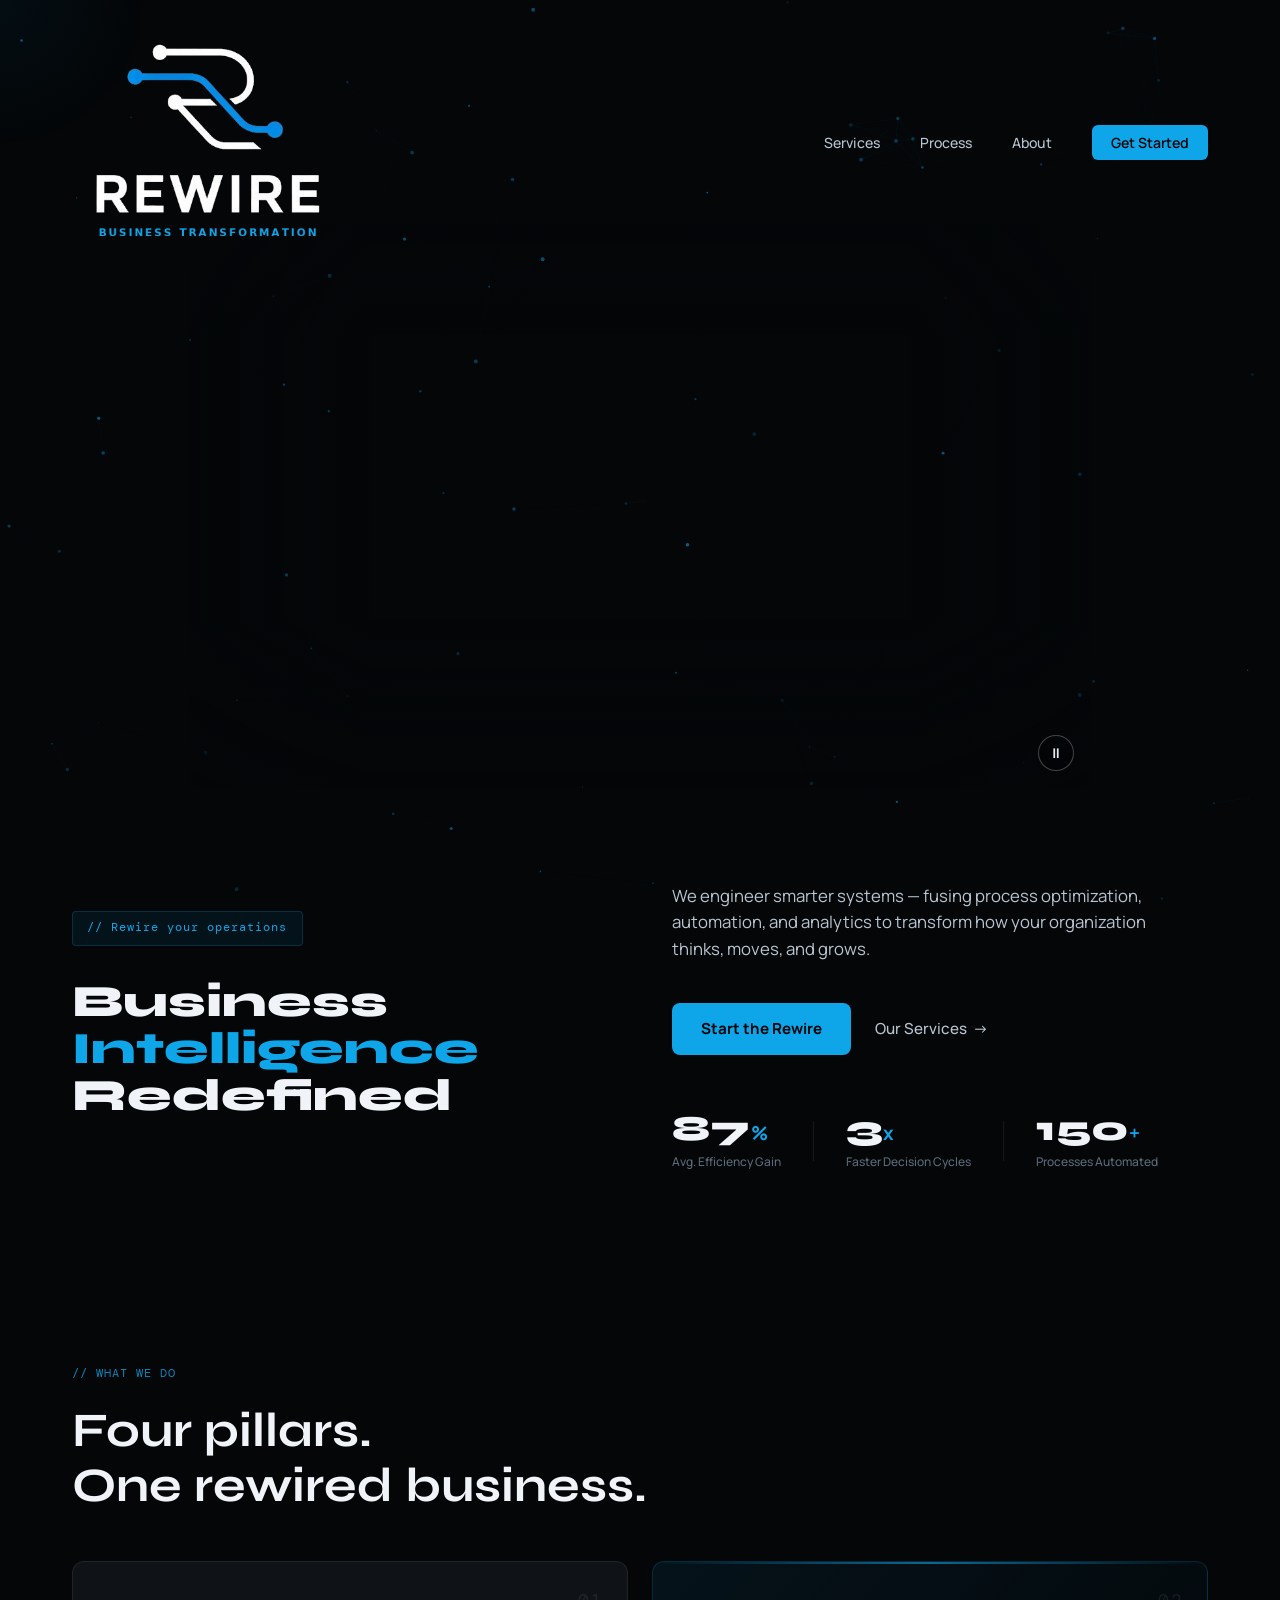
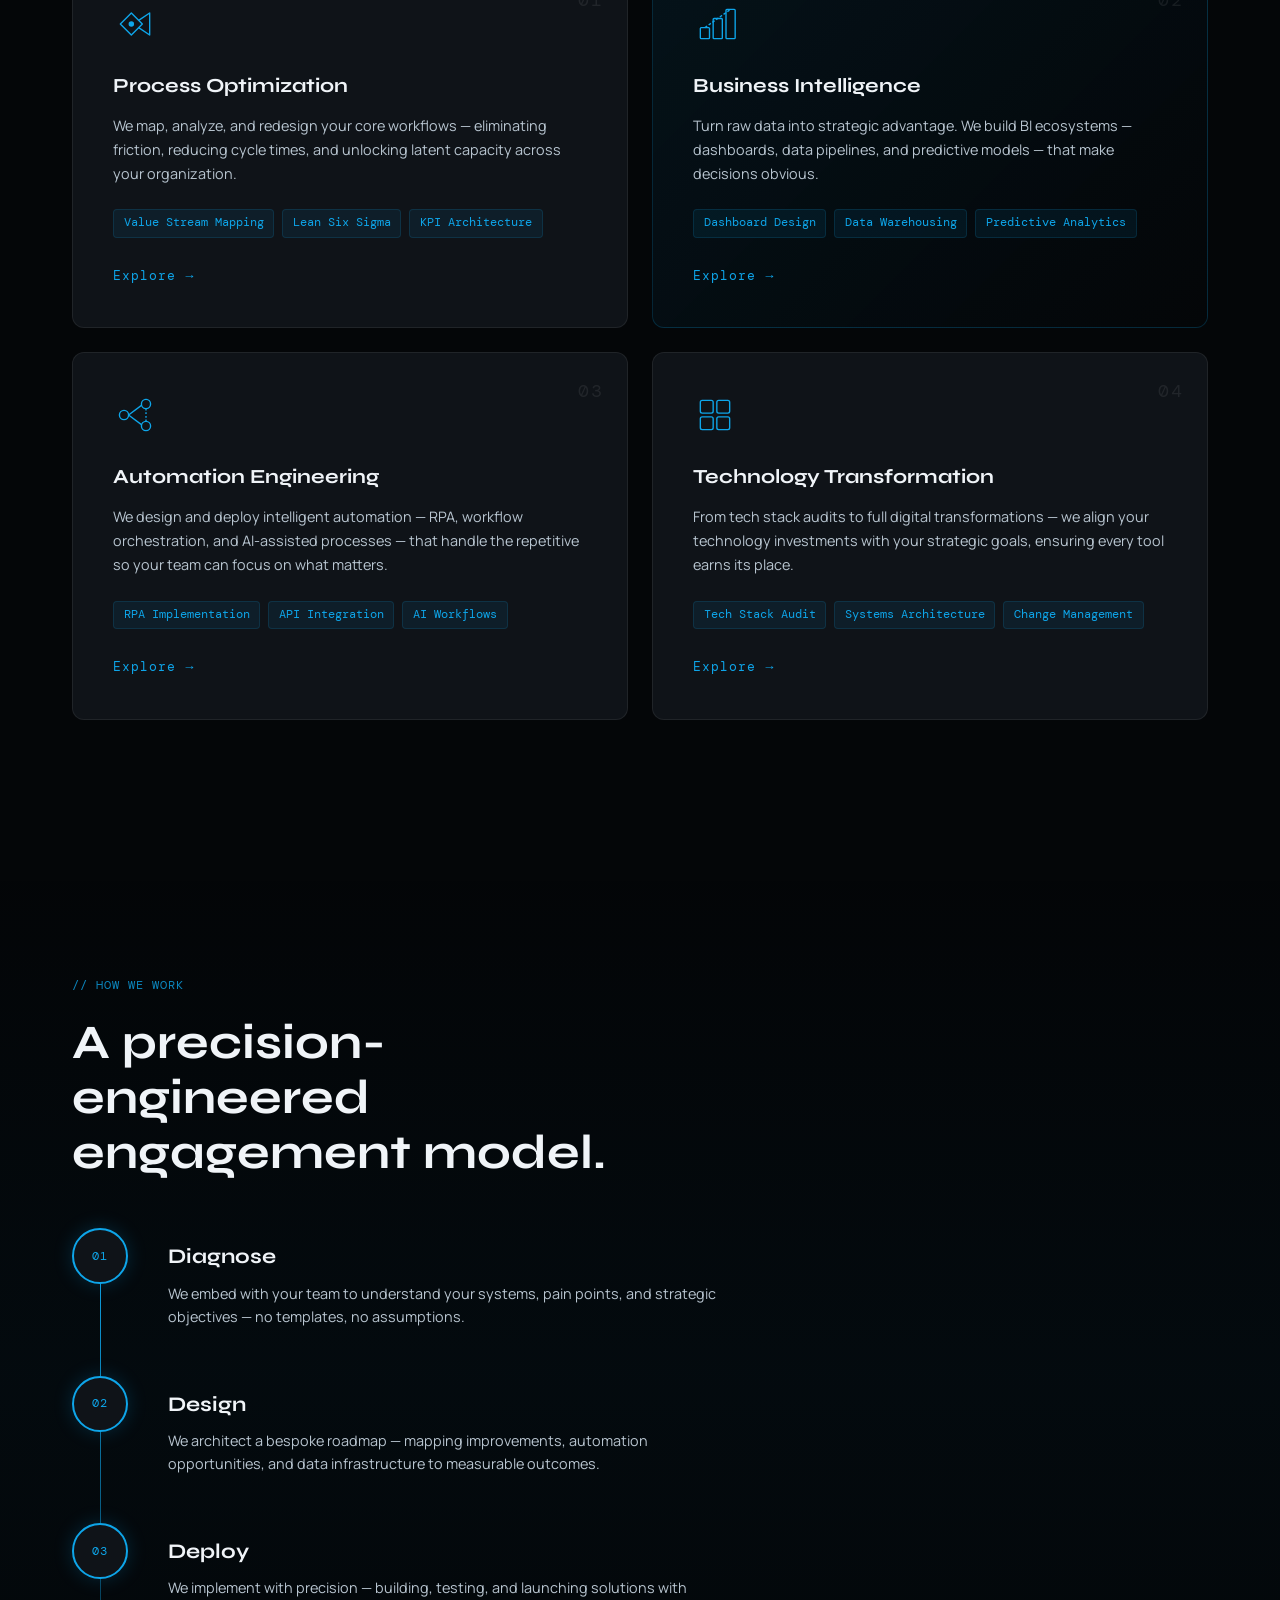
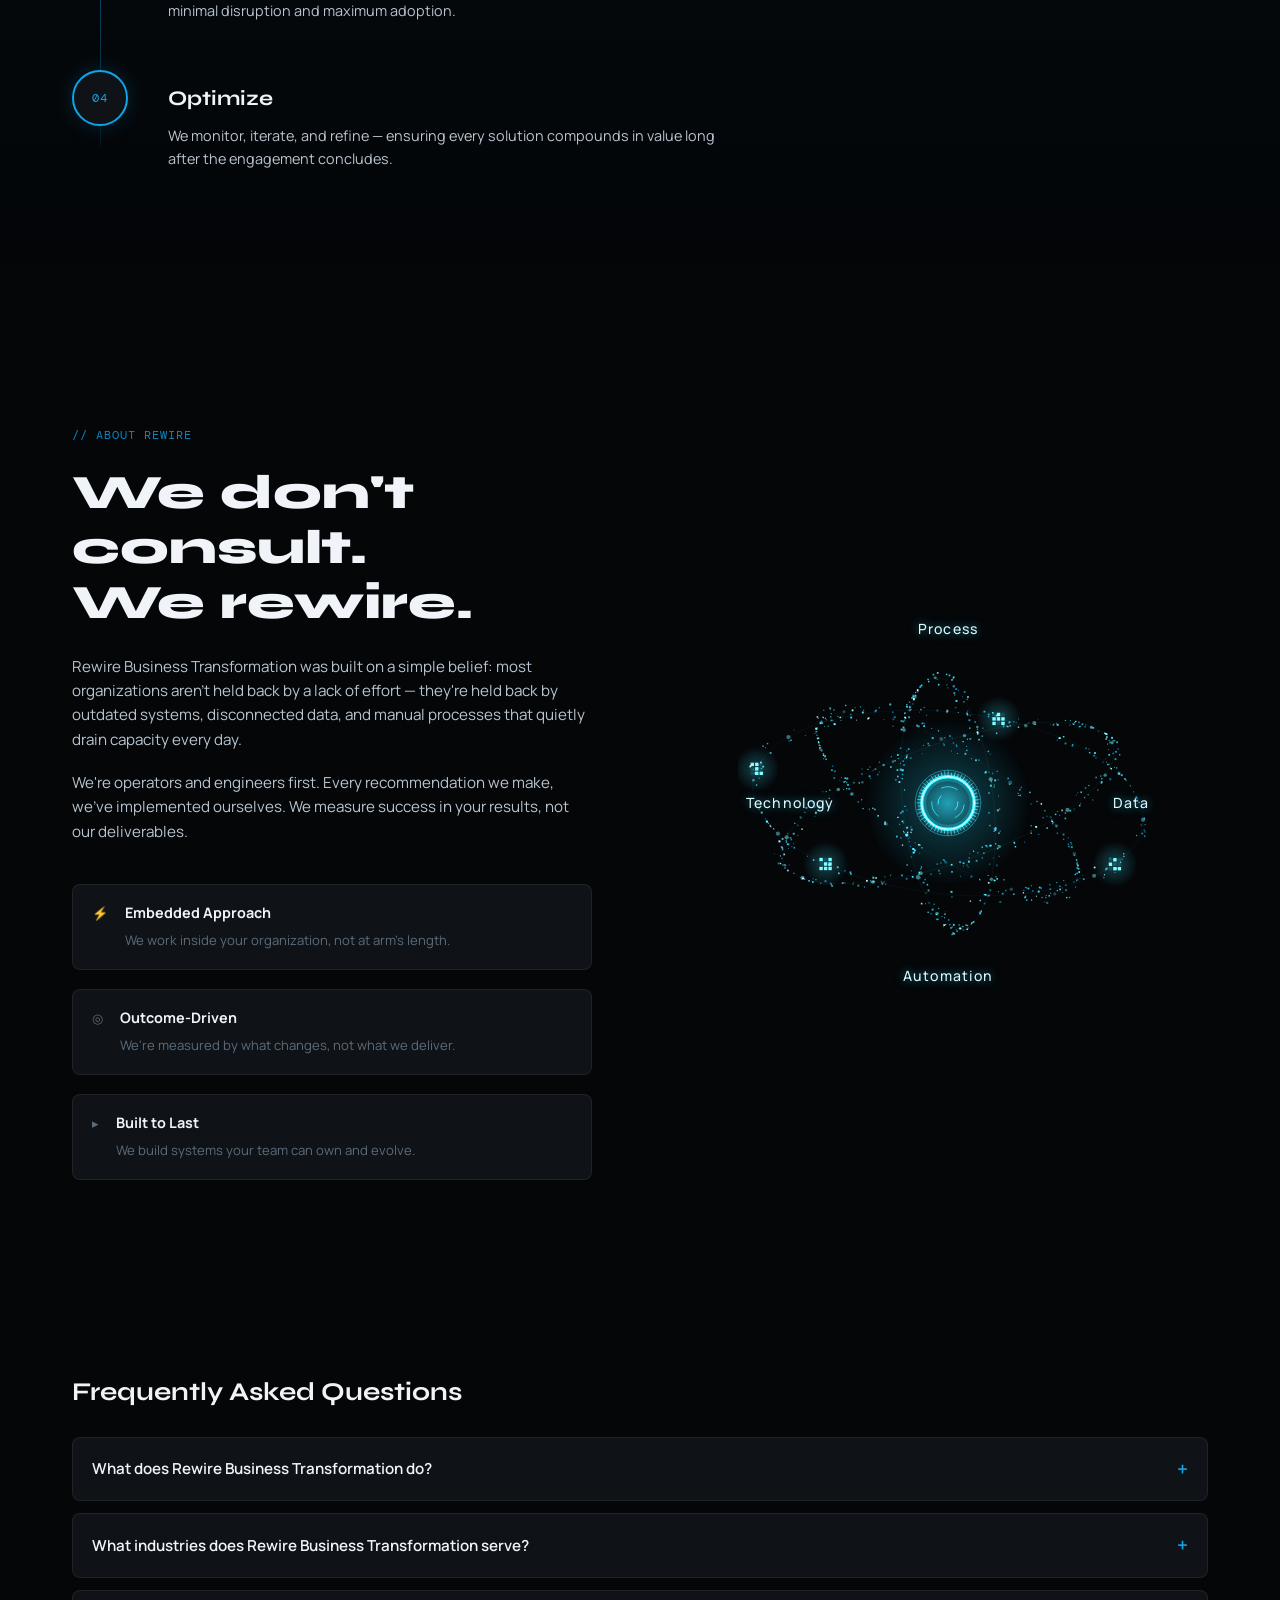
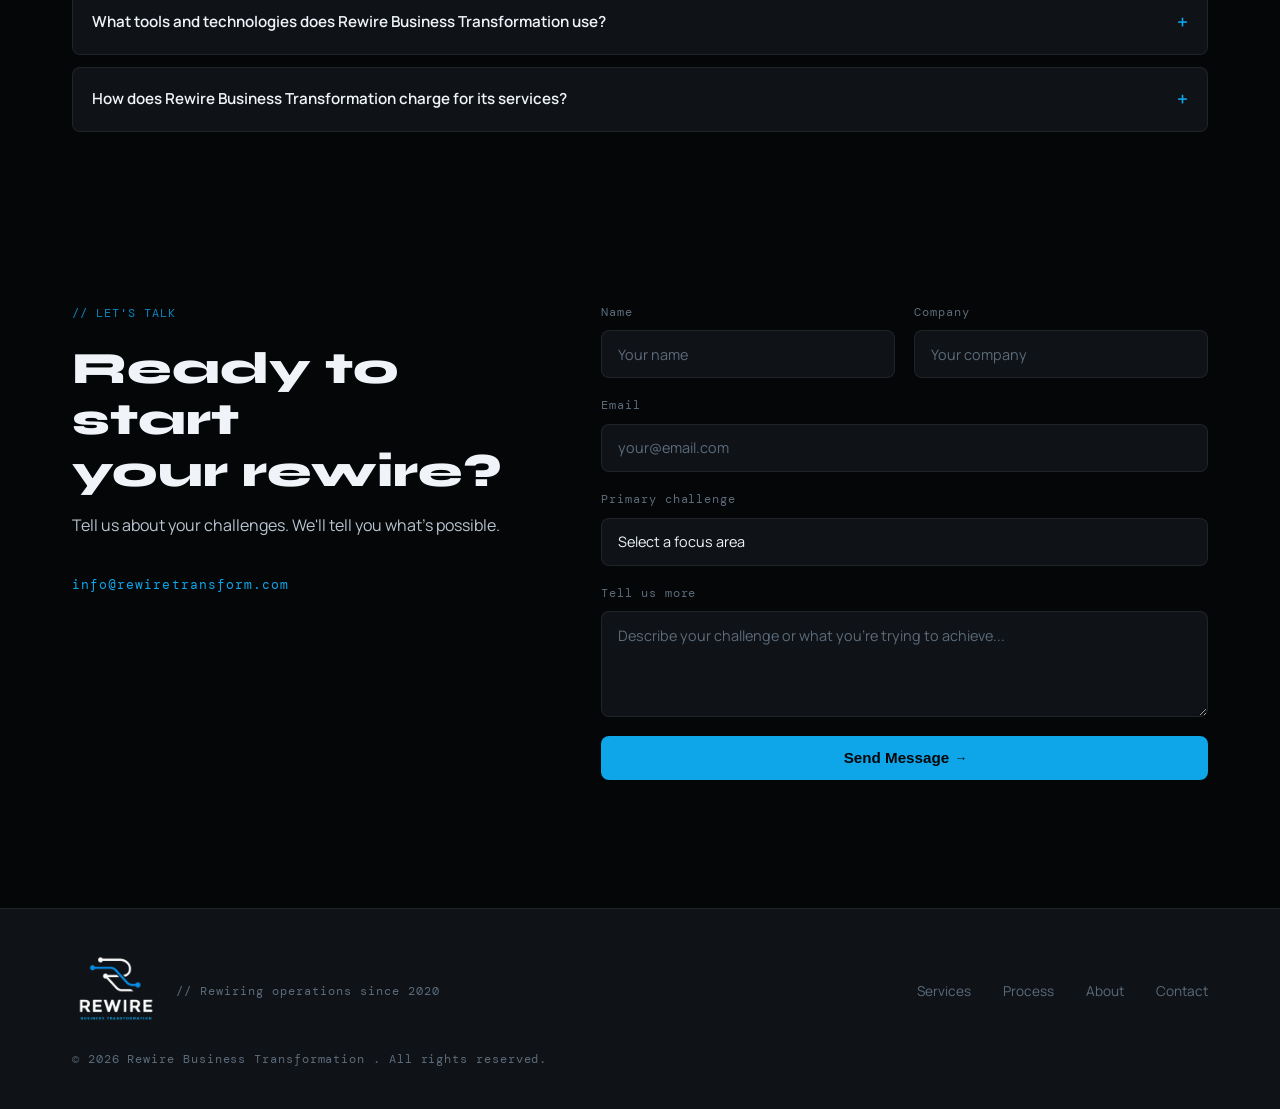
==== index.html @ fec54590 "Add files via upload" ====
<!DOCTYPE html>
<html lang="en">
<head>
<meta charset="UTF-8" />
<meta name="viewport" content="width=device-width, initial-scale=1.0" />

<!-- ═══ PRIMARY SEO ═══ -->
<title>Rewire Business Transformation | Business Intelligence, Process Optimization & Automation</title>
<meta name="description" content="Rewire Business Transformation helps SMBs eliminate operational drag and unlock data-driven growth through process optimization, workflow automation, business intelligence dashboards, and AI technology consulting." />
<meta name="keywords" content="business intelligence consulting, process optimization, workflow automation, RPA consulting, data analytics, dashboard design, AI automation, technology consulting, SMB consulting, operational efficiency" />
<meta name="author" content="Rewire Business Transformation" />
<meta name="robots" content="index, follow, max-snippet:-1, max-image-preview:large, max-video-preview:-1" />
<link rel="canonical" href="https://www.rewiretransform.com/" />

<!-- ═══ OPEN GRAPH (Facebook, LinkedIn) ═══ -->
<meta property="og:type" content="website" />
<meta property="og:url" content="https://www.rewiretransform.com/" />
<meta property="og:title" content="Rewire Business Transformation | Business Intelligence & Process Automation" />
<meta property="og:description" content="We find where your business is leaking time and money, then fix it with automation, dashboards, and intelligent systems. SMB specialists." />
<meta property="og:image" content="https://www.rewiretransform.com/Rewire.png" />
<meta property="og:image:width" content="1200" />
<meta property="og:image:height" content="630" />
<meta property="og:site_name" content="Rewire Business Transformation" />
<meta property="og:locale" content="en_US" />

<!-- ═══ TWITTER CARD ═══ -->
<meta name="twitter:card" content="summary_large_image" />
<meta name="twitter:url" content="https://www.rewiretransform.com/" />
<meta name="twitter:title" content="Rewire Business Transformation | Business Intelligence & Process Automation" />
<meta name="twitter:description" content="We find where your business is leaking time and money, then fix it with automation, dashboards, and intelligent systems." />
<meta name="twitter:image" content="https://www.rewiretransform.com/Rewire.png" />

<!-- ═══ STRUCTURED DATA — Organization ═══ -->
<script type="application/ld+json">
{
"@context": "https://schema.org",
"@type": "ProfessionalService",
"name": "Rewire Business Transformation",
"url": "https://www.rewiretransform.com",
"logo": "https://www.rewiretransform.com/Rewire.png",
"image": "https://www.rewiretransform.com/Rewire.png",
"description": "Rewire Business Transformation helps businesses eliminate operational inefficiency through process optimization, workflow automation, business intelligence dashboards, and AI technology consulting.",
"email": "info@rewiretransform.com",
"areaServed": "US",
"priceRange": "$$",
"knowsAbout": [
"Business Intelligence",
"Process Optimization",
"Workflow Automation",
"RPA Implementation",
"Data Analytics",
"Dashboard Design",
"AI Workflow Integration",
"Technology Consulting"
],
"hasOfferCatalog": {
"@type": "OfferCatalog",
"name": "Transformation Services",
"itemListElement": [
{
"@type": "Offer",
"itemOffered": {
"@type": "Service",
"name": "Process Optimization",
"description": "We map, analyze, and redesign your core workflows — eliminating friction, reducing cycle times, and unlocking latent capacity across your organization."
}
},
{
"@type": "Offer",
"itemOffered": {
"@type": "Service",
"name": "Business Intelligence",
"description": "We build BI ecosystems — dashboards, data pipelines, and predictive models — that make decisions obvious."
}
},
{
"@type": "Offer",
"itemOffered": {
"@type": "Service",
"name": "Automation Engineering",
"description": "We design and deploy intelligent automation — RPA, workflow orchestration, and AI-assisted processes."
}
},
{
"@type": "Offer",
"itemOffered": {
"@type": "Service",
"name": "Technology Transformation",
"description": "We align your technology investments with your strategic goals, ensuring every tool earns its place."
}
}
]
},
"sameAs": []
}
</script>

<!-- ═══ STRUCTURED DATA — FAQ ═══ -->
<script type="application/ld+json">
{
"@context": "https://schema.org",
"@type": "FAQPage",
"mainEntity": [
{
"@type": "Question",
"name": "What does Rewire Business Transformation do?",
"acceptedAnswer": {
"@type": "Answer",
"text": "Rewire Business Transformation helps small and mid-sized businesses eliminate operational drag and make smarter decisions through process optimization, workflow automation, business intelligence dashboards, and AI technology consulting."
}
},
{
"@type": "Question",
"name": "What industries does Rewire Business Transformation serve?",
"acceptedAnswer": {
"@type": "Answer",
"text": "We work with professional services, e-commerce operators, real estate teams, and SMBs with 10 to 100 employees who need better systems and data visibility to grow."
}
},
{
"@type": "Question",
"name": "How does Rewire Business Transformation charge for its services?",
"acceptedAnswer": {
"@type": "Answer",
"text": "We offer fixed-scope project engagements starting with a Business Diagnostic, through to full Rewire engagements covering automation, dashboards, and AI workflows. Monthly retainers are available for ongoing optimization."
}
},
{
"@type": "Question",
"name": "What tools and technologies does Rewire Business Transformation use?",
"acceptedAnswer": {
"@type": "Answer",
"text": "We use Make.com, n8n, Python, OpenAI APIs for automation; Power BI, Looker Studio, and Google Sheets for dashboards; and QuickBooks, Xero, and various CRMs for financial intelligence integrations."
}
}
]
}
</script>

<!-- ═══ PERFORMANCE ═══ -->
<link rel="preconnect" href="https://fonts.googleapis.com" />
<link rel="preconnect" href="https://fonts.gstatic.com" crossorigin />
<link href="https://fonts.googleapis.com/css2?family=Syne:wght@400;600;700;800&family=DM+Mono:wght@300;400;500&family=Manrope:wght@300;400;500;600&display=swap" rel="stylesheet" />
<link rel="stylesheet" href="style.css?v=1" />

<!-- Preload hero image for LCP -->
<link rel="preload" as="image" href="Rewire.png" />
</head>
<body>
<!-- Background canvas -->
<canvas id="bg-canvas" aria-hidden="true"></canvas>

<!-- Nav -->
<nav class="nav" id="nav" role="navigation" aria-label="Main navigation">
<div class="nav-inner">
<div class="nav-logo">
<a href="/" aria-label="Rewire Business Transformation home">
<img src="Rewire.png" alt="Rewire Business Transformation logo" class="logo-img" width="160" height="160" />
</a>
</div>
<ul class="nav-links">
<li><a href="#services">Services</a></li>
<li><a href="#process">Process</a></li>
<li><a href="#about">About</a></li>
<li><a href="#contact" class="nav-cta">Get Started</a></li>
</ul>
<button class="burger" id="burger" aria-label="Open menu" aria-expanded="false" aria-controls="mobile-menu">
<span></span><span></span><span></span>
</button>
</div>
</nav>

<!-- Mobile menu -->
<div class="mobile-menu" id="mobile-menu" role="dialog" aria-label="Mobile navigation" aria-modal="true">
<ul>
<li><a href="#services">Services</a></li>
<li><a href="#process">Process</a></li>
<li><a href="#about">About</a></li>
<li><a href="#contact">Get Started</a></li>
</ul>
</div>

<!-- Hero Video (own section, now on top) -->
<section class="hero-video-section">
<div class="hero-visual" aria-hidden="true">
<div class="circuit-diagram">
<video class="hero-video" autoplay muted loop playsinline id="hero-video">
<source src="Digital_data_flows_to_grids_202607132219.mp4" type="video/mp4" />
</video>
<div class="hero-video-overlay"></div>
<button id="video-toggle" class="video-toggle-btn" type="button" aria-label="Pause background video">⏸</button>
</div>
</div>
</section>

<!-- Hero (two columns: title left, copy/CTA/stats right) -->
<section class="hero" id="hero" aria-labelledby="hero-heading">
<div class="hero-content">
<div class="hero-left">
<div class="hero-tag mono">// Rewire your operations</div>
<h1 class="hero-title" id="hero-heading">
<span class="line">Business</span>
<span class="line accent-word">Intelligence</span>
<span class="line">Redefined</span>
</h1>
</div>
<div class="hero-right">
<p class="hero-sub">
We engineer smarter systems — fusing process optimization, automation, and analytics
to transform how your organization thinks, moves, and grows.
</p>
<div class="hero-actions">
<a href="#contact" class="btn-primary">Start the Rewire</a>
<a href="#services" class="btn-ghost">Our Services <span class="arrow" aria-hidden="true">→</span></a>
</div>
<div class="hero-stats" aria-label="Key results">
<div class="stat">
<span class="stat-num" data-target="87">0</span><span class="stat-unit" aria-hidden="true">%</span>
<span class="stat-label">Avg. Efficiency Gain</span>
</div>
<div class="stat-divider" aria-hidden="true"></div>
<div class="stat">
<span class="stat-num" data-target="3">0</span><span class="stat-unit" aria-hidden="true">x</span>
<span class="stat-label">Faster Decision Cycles</span>
</div>
<div class="stat-divider" aria-hidden="true"></div>
<div class="stat">
<span class="stat-num" data-target="150">0</span><span class="stat-unit" aria-hidden="true">+</span>
<span class="stat-label">Processes Automated</span>
</div>
</div>
</div>
</div>
</section>

<!-- Services -->
<section class="services" id="services" aria-labelledby="services-heading">
<div class="container">
<div class="section-header">
<div class="mono section-tag">// What we do</div>
<h2 class="section-title" id="services-heading">Four pillars.<br />One rewired business.</h2>
</div>
<div class="services-grid">

<article class="service-card" data-index="01">
<div class="service-icon" aria-hidden="true">
<svg viewBox="0 0 48 48" fill="none" xmlns="http://www.w3.org/2000/svg">
<path d="M8 24 L20 12 L32 24 L20 36 Z" stroke="currentColor" stroke-width="1.5" stroke-linejoin="round"/>
<path d="M28 20 L40 12 L40 36 L28 28" stroke="currentColor" stroke-width="1.5" stroke-linejoin="round"/>
<circle cx="20" cy="24" r="3" fill="currentColor"/>
</svg>
</div>
<span class="service-num mono" aria-hidden="true">01</span>
<h3>Process Optimization</h3>
<p>We map, analyze, and redesign your core workflows — eliminating friction, reducing cycle times, and unlocking latent capacity across your organization.</p>
<ul class="service-tags">
<li>Value Stream Mapping</li>
<li>Lean Six Sigma</li>
<li>KPI Architecture</li>
</ul>
<a href="#contact" class="service-link mono">Explore →</a>
</article>

<article class="service-card featured" data-index="02">
<div class="service-icon" aria-hidden="true">
<svg viewBox="0 0 48 48" fill="none" xmlns="http://www.w3.org/2000/svg">
<rect x="8" y="28" width="10" height="12" rx="1" stroke="currentColor" stroke-width="1.5"/>
<rect x="22" y="18" width="10" height="22" rx="1" stroke="currentColor" stroke-width="1.5"/>
<rect x="36" y="8" width="10" height="32" rx="1" stroke="currentColor" stroke-width="1.5"/>
<path d="M13 28 L27 18 L41 8" stroke="currentColor" stroke-width="1.5" stroke-dasharray="3 2"/>
</svg>
</div>
<span class="service-num mono" aria-hidden="true">02</span>
<h3>Business Intelligence</h3>
<p>Turn raw data into strategic advantage. We build BI ecosystems — dashboards, data pipelines, and predictive models — that make decisions obvious.</p>
<ul class="service-tags">
<li>Dashboard Design</li>
<li>Data Warehousing</li>
<li>Predictive Analytics</li>
</ul>
<a href="#contact" class="service-link mono">Explore →</a>
</article>

<article class="service-card" data-index="03">
<div class="service-icon" aria-hidden="true">
<svg viewBox="0 0 48 48" fill="none" xmlns="http://www.w3.org/2000/svg">
<circle cx="12" cy="24" r="5" stroke="currentColor" stroke-width="1.5"/>
<circle cx="36" cy="12" r="5" stroke="currentColor" stroke-width="1.5"/>
<circle cx="36" cy="36" r="5" stroke="currentColor" stroke-width="1.5"/>
<path d="M17 24 L31 13.5" stroke="currentColor" stroke-width="1.5"/>
<path d="M17 24 L31 34.5" stroke="currentColor" stroke-width="1.5"/>
<path d="M36 17 L36 31" stroke="currentColor" stroke-width="1.5" stroke-dasharray="2 2"/>
</svg>
</div>
<span class="service-num mono" aria-hidden="true">03</span>
<h3>Automation Engineering</h3>
<p>We design and deploy intelligent automation — RPA, workflow orchestration, and AI-assisted processes — that handle the repetitive so your team can focus on what matters.</p>
<ul class="service-tags">
<li>RPA Implementation</li>
<li>API Integration</li>
<li>AI Workflows</li>
</ul>
<a href="#contact" class="service-link mono">Explore →</a>
</article>

<article class="service-card" data-index="04">
<div class="service-icon" aria-hidden="true">
<svg viewBox="0 0 48 48" fill="none" xmlns="http://www.w3.org/2000/svg">
<rect x="8" y="8" width="14" height="14" rx="2" stroke="currentColor" stroke-width="1.5"/>
<rect x="26" y="8" width="14" height="14" rx="2" stroke="currentColor" stroke-width="1.5"/>
<rect x="8" y="26" width="14" height="14" rx="2" stroke="currentColor" stroke-width="1.5"/>
<rect x="26" y="26" width="14" height="14" rx="2" stroke="currentColor" stroke-width="1.5"/>
</svg>
</div>
<span class="service-num mono" aria-hidden="true">04</span>
<h3>Technology Transformation</h3>
<p>From tech stack audits to full digital transformations — we align your technology investments with your strategic goals, ensuring every tool earns its place.</p>
<ul class="service-tags">
<li>Tech Stack Audit</li>
<li>Systems Architecture</li>
<li>Change Management</li>
</ul>
<a href="#contact" class="service-link mono">Explore →</a>
</article>

</div>
</div>
</section>

<!-- Process Section -->
<section class="process" id="process" aria-labelledby="process-heading">
<div class="container">
<div class="section-header">
<div class="mono section-tag">// How we work</div>
<h2 class="section-title" id="process-heading">A precision-engineered<br />engagement model.</h2>
</div>
<div class="process-track">
<div class="process-line" aria-hidden="true"></div>
<ol class="process-steps">
<li class="process-step">
<div class="step-node" aria-hidden="true"><span class="mono">01</span></div>
<div class="step-content">
<h3>Diagnose</h3>
<p>We embed with your team to understand your systems, pain points, and strategic objectives — no templates, no assumptions.</p>
</div>
</li>
<li class="process-step">
<div class="step-node" aria-hidden="true"><span class="mono">02</span></div>
<div class="step-content">
<h3>Design</h3>
<p>We architect a bespoke roadmap — mapping improvements, automation opportunities, and data infrastructure to measurable outcomes.</p>
</div>
</li>
<li class="process-step">
<div class="step-node" aria-hidden="true"><span class="mono">03</span></div>
<div class="step-content">
<h3>Deploy</h3>
<p>We implement with precision — building, testing, and launching solutions with minimal disruption and maximum adoption.</p>
</div>
</li>
<li class="process-step">
<div class="step-node" aria-hidden="true"><span class="mono">04</span></div>
<div class="step-content">
<h3>Optimize</h3>
<p>We monitor, iterate, and refine — ensuring every solution compounds in value long after the engagement concludes.</p>
</div>
</li>
</ol>
</div>
</div>
</section>

<!-- About -->
<section class="about" id="about" aria-labelledby="about-heading">
<div class="container about-inner">
<div class="about-left">
<div class="mono section-tag">// About Rewire</div>
<h2 id="about-heading">We don't consult.<br />We rewire.</h2>
<p>Rewire Business Transformation was built on a simple belief: most organizations aren't held back by a lack of effort — they're held back by outdated systems, disconnected data, and manual processes that quietly drain capacity every day.</p>
<p>We're operators and engineers first. Every recommendation we make, we've implemented ourselves. We measure success in your results, not our deliverables.</p>
<div class="about-values">
<div class="value-item">
<span class="value-icon mono" aria-hidden="true">⚡</span>
<div>
<strong>Embedded Approach</strong>
<span>We work inside your organization, not at arm's length.</span>
</div>
</div>
<div class="value-item">
<span class="value-icon mono" aria-hidden="true">◎</span>
<div>
<strong>Outcome-Driven</strong>
<span>We're measured by what changes, not what we deliver.</span>
</div>
</div>
<div class="value-item">
<span class="value-icon mono" aria-hidden="true">▸</span>
<div>
<strong>Built to Last</strong>
<span>We build systems your team can own and evolve.</span>
</div>
</div>
</div>
</div>
<div class="about-right">
<div class="about-visual">
<div class="rw-orbiter" data-rw-orbiter data-loop="12" style="height:380px"
     data-labels="Process|Data|Automation|Technology"
     data-links=""></div>
</div>
</div>
</div>
</section>

<!-- FAQ — hidden visually but indexed by Google -->
<section class="faq-hidden" aria-label="Frequently asked questions">
<div class="container">
<h2>Frequently Asked Questions</h2>
<details>
<summary>What does Rewire Business Transformation do?</summary>
<p>Rewire Business Transformation helps small and mid-sized businesses eliminate operational drag and make smarter decisions through process optimization, workflow automation, business intelligence dashboards, and AI technology consulting.</p>
</details>
<details>
<summary>What industries does Rewire Business Transformation serve?</summary>
<p>We work with professional services, e-commerce operators, real estate teams, and SMBs with 10 to 100 employees who need better systems and data visibility to grow.</p>
</details>
<details>
<summary>What tools and technologies does Rewire Business Transformation use?</summary>
<p>We use Make.com, n8n, Python, and OpenAI APIs for automation; Power BI, Looker Studio, and Google Sheets for dashboards; and QuickBooks, Xero, and various CRMs for financial intelligence integrations.</p>
</details>
<details>
<summary>How does Rewire Business Transformation charge for its services?</summary>
<p>We offer fixed-scope project engagements starting with a Business Diagnostic, through to full Rewire engagements covering automation, dashboards, and AI workflows. Monthly retainers are available for ongoing optimization support.</p>
</details>
</div>
</section>

<!-- Contact -->
<section class="contact" id="contact" aria-labelledby="contact-heading">
<div class="container">
<div class="contact-inner">
<div class="contact-left">
<div class="mono section-tag">// Let's talk</div>
<h2 id="contact-heading">Ready to start<br />your rewire?</h2>
<p>Tell us about your challenges. We'll tell you what's possible.</p>
<div class="contact-info">
<a href="mailto:info@rewiretransform.com" class="mono contact-link">info@rewiretransform.com</a>
</div>
</div>
<form class="contact-form" id="contact-form" novalidate aria-label="Contact form">
<div class="form-row">
<div class="form-group">
<label class="mono" for="name">Name</label>
<input type="text" id="name" name="name" placeholder="Your name" required autocomplete="name" />
</div>
<div class="form-group">
<label class="mono" for="company">Company</label>
<input type="text" id="company" name="company" placeholder="Your company" autocomplete="organization" />
</div>
</div>
<div class="form-group">
<label class="mono" for="email">Email</label>
<input type="email" id="email" name="email" placeholder="your@email.com" required autocomplete="email" />
</div>
<div class="form-group">
<label class="mono" for="challenge">Primary challenge</label>
<select id="challenge" name="challenge">
<option value="">Select a focus area</option>
<option>Process Optimization</option>
<option>Business Intelligence</option>
<option>Automation Engineering</option>
<option>Technology Consulting</option>
<option>Multiple / Unsure</option>
</select>
</div>
<div class="form-group">
<label class="mono" for="message">Tell us more</label>
<textarea id="message" name="message" rows="4" placeholder="Describe your challenge or what you're trying to achieve..."></textarea>
</div>
<button type="submit" class="btn-primary full-width">Send Message <span class="mono" aria-hidden="true">→</span></button>
</form>
</div>
</div>
</section>

<!-- Footer -->
<footer class="footer" role="contentinfo">
<div class="container footer-inner">
<div class="footer-logo">
<a href="/" aria-label="Rewire Business Transformation home">
<img src="Rewire.png" alt="Rewire Business Transformation" width="52" height="52" />
</a>
<span class="mono footer-tagline">// Rewiring operations since 2020</span>
</div>
<nav class="footer-nav" aria-label="Footer navigation">
<a href="#services">Services</a>
<a href="#process">Process</a>
<a href="#about">About</a>
<a href="#contact">Contact</a>
</nav>
<div class="footer-copy mono">
© 2026 Rewire Business Transformation . All rights reserved.
</div>
</div>
</footer>

<script src="script.js?v=1"></script>

<!-- Rewire Orbiter — animated hero-style orbit (About section) -->
<script>
(function () {
  const TAU = Math.PI * 2;

  function mulberry32(a) {
    return function () {
      a |= 0; a = a + 0x6D2B79F5 | 0;
      let t = Math.imul(a ^ a >>> 15, 1 | a);
      t = t + Math.imul(t ^ t >>> 7, 61 | t) ^ t;
      return ((t ^ t >>> 14) >>> 0) / 4294967296;
    };
  }

  function createOrbiter(el, opts) {
    opts = Object.assign({ loop: 12, bg: null, labels: [], links: [] }, opts || {});
    const canvas = document.createElement('canvas');
    el.appendChild(canvas);
    canvas.setAttribute('aria-hidden', 'true');
    const ctx = canvas.getContext('2d');
    let W = 0, H = 0, dpr = 1;
    let T = opts.loop;
    let bg = opts.bg;
    const rnd = mulberry32(11);

    const COL = ['63,216,238', '14,165,233', '10,154,163', '201,248,255'];

    const orbits = [
      { rx: 1.00, ry: 0.34, tilt: -0.35, k:  1, n: 240, prec: 0.10 },
      { rx: 0.86, ry: 0.30, tilt:  0.55, k: -1, n: 210, prec: 0.08 },
      { rx: 0.72, ry: 0.26, tilt:  1.45, k:  1, n: 190, prec: 0.12 },
      { rx: 1.12, ry: 0.52, tilt:  0.10, k: -1, n: 150, prec: 0.05 }
    ];

    orbits.forEach(function (o, oi) {
      o.parts = [];
      for (let i = 0; i < o.n; i++) {
        o.parts.push({
          u: rnd(), off: (rnd() - 0.5) * 0.07, sp: rnd() < 0.25 ? 2 : 1,
          sz: 1.4 + rnd() * 2.2, a: 0.5 + rnd() * 0.5, c: rnd() < 0.12 ? 3 : (rnd() < 0.3 ? 1 : 0)
        });
      }
      o.pads = [];
      const np = oi === 3 ? 10 : 14;
      for (let j = 0; j < np; j++) {
        o.pads.push({
          a: TAU * j / np + (rnd() - 0.5) * 0.18,
          stub: (rnd() < 0.5 ? -1 : 1) * (0.035 + rnd() * 0.05),
          turn: (rnd() < 0.5 ? -1 : 1) * (0.02 + rnd() * 0.03),
          sz: 2 + rnd() * 2
        });
      }
    });

    const inbound = [];
    for (let i = 0; i < 620; i++) {
      inbound.push({
        ang: rnd() * TAU, u: rnd(), k: rnd() < 0.3 ? 2 : 1, spin: (rnd() - 0.5) * 1.6,
        jit: (rnd() - 0.5) * 2, sz: 1.3 + rnd() * 2.4, a: 0.5 + rnd() * 0.5,
        c: rnd() < 0.15 ? 3 : (rnd() < 0.3 ? 1 : 0)
      });
    }

    const blocks = [];
    const NB = Math.max(1, opts.labels.length || 4);
    for (let i = 0; i < NB; i++) {
      const cells = [];
      for (let j = 0; j < 9; j++) cells.push({ f: 2 + Math.floor(rnd() * 6), ph: rnd() * TAU });
      blocks.push({ ph: i / NB + 0.06, amp: 0.22 + rnd() * 0.16, cells: cells });
    }

    const labels = [];
    let burn = false;
    opts.labels.forEach(function (txt, i) {
      const href = opts.links[i];
      const n = document.createElement(href ? 'a' : 'span');
      n.className = 'rw-orbiter-label';
      if (href) n.href = href;
      n.textContent = txt;
      el.appendChild(n);
      labels.push({ el: n, txt: txt, w: 0, h: 0, font: '' });
    });
    function measureLabels() {
      labels.forEach(function (l) {
        l.w = l.el.offsetWidth; l.h = l.el.offsetHeight;
        l.font = getComputedStyle(l.el).font;
      });
    }
    if (document.fonts && document.fonts.ready) document.fonts.ready.then(function () { measureLabels(); placeLabels(); });

    const ticks = [];
    for (let i = 0; i < 56; i++) ticks.push({ r: 0.35 + rnd() * 0.65 });

    function resize() {
      const r = el.getBoundingClientRect();
      dpr = Math.min(window.devicePixelRatio || 1, 2);
      W = Math.max(1, r.width); H = Math.max(1, r.height);
      canvas.width = Math.round(W * dpr);
      canvas.height = Math.round(H * dpr);
      measureLabels();
      placeLabels();
    }

    // Fixed, evenly-spaced label positions (N/E/S/W-ish) so they never
    // overlap each other, regardless of where the animated blocks are.
    function placeLabels() {
      if (!labels.length) return;
      const U = Math.min(W * 0.5 / 1.2, H * 0.5 / 0.82);
      const cx = W / 2, cy = H / 2;
      const labelRadius = U * 1.55;
      const n = labels.length;
      labels.forEach(function (lb, i) {
        const a = -Math.PI / 2 + (TAU * i / n);
        let lx = cx + Math.cos(a) * labelRadius;
        let ly = cy + Math.sin(a) * labelRadius;
        lx = Math.max(lb.w / 2 + 8, Math.min(W - lb.w / 2 - 8, lx));
        ly = Math.max(lb.h / 2 + 8, Math.min(H - lb.h / 2 - 8, ly));
        lb.fx = lx; lb.fy = ly;
        lb.el.style.transform = 'translate(' + (lx - lb.w / 2).toFixed(1) + 'px,' + (ly - lb.h / 2).toFixed(1) + 'px)';
      });
    }

    function render(time) {
      const t = ((time % T) + T) % T;
      const p = t / T;
      ctx.setTransform(dpr, 0, 0, dpr, 0, 0);
      ctx.globalCompositeOperation = 'source-over';
      if (bg) { ctx.fillStyle = bg; ctx.fillRect(0, 0, W, H); } else { ctx.clearRect(0, 0, W, H); }
      ctx.globalCompositeOperation = 'lighter';

      const U = Math.min(W * 0.5 / 1.2, H * 0.5 / 0.82);
      const s = Math.max(0.55, Math.min(1.6, U / 450));
      const cx = W / 2, cy = H / 2;
      const R = U * 0.15;
      const f2 = (p * 2) % 1;
      const pulse = Math.exp(-f2 * 5);
      const rippleMax = U * 1.15;

      let g = ctx.createRadialGradient(cx, cy, 0, cx, cy, R * 1.25);
      g.addColorStop(0, 'rgba(40,170,190,' + (0.45 + 0.25 * pulse) + ')');
      g.addColorStop(1, 'rgba(40,170,190,0)');
      ctx.fillStyle = g; ctx.beginPath(); ctx.arc(cx, cy, R * 1.25, 0, TAU); ctx.fill();
      g = ctx.createRadialGradient(cx, cy, R * 0.9, cx, cy, R * 3.2);
      g.addColorStop(0, 'rgba(30,190,220,' + (0.16 + 0.12 * pulse) + ')');
      g.addColorStop(1, 'rgba(30,190,220,0)');
      ctx.fillStyle = g; ctx.beginPath(); ctx.arc(cx, cy, R * 3.2, 0, TAU); ctx.fill();

      orbits.forEach(function (o) {
        const tilt = o.tilt + o.prec * Math.sin(TAU * p);
        const oc = Math.cos(tilt), os = Math.sin(tilt);
        ctx.beginPath();
        for (let i = 0; i <= 128; i++) {
          const a = TAU * i / 128;
          const x = o.rx * Math.cos(a), y = o.ry * Math.sin(a);
          const px = cx + U * (x * oc - y * os), py = cy + U * (x * os + y * oc);
          if (i === 0) ctx.moveTo(px, py); else ctx.lineTo(px, py);
        }
        ctx.strokeStyle = 'rgba(63,216,238,0.10)';
        ctx.lineWidth = 1 * s;
        ctx.stroke();

        o.pads.forEach(function (pad) {
          const x = o.rx * Math.cos(pad.a), y = o.ry * Math.sin(pad.a);
          const px = cx + U * (x * oc - y * os), py = cy + U * (x * os + y * oc);
          ctx.beginPath();
          ctx.arc(px, py, pad.sz * s, 0, TAU);
          ctx.fillStyle = 'rgba(120,235,250,0.5)';
          ctx.fill();
        });

        o.parts.forEach(function (part) {
          const u = (part.u + p * o.k * part.sp) % 1;
          const a = TAU * u;
          const x = o.rx * Math.cos(a) + part.off, y = o.ry * Math.sin(a) + part.off;
          const px = cx + U * (x * oc - y * os), py = cy + U * (x * os + y * oc);
          const z = part.sz * s;
          ctx.globalAlpha = part.a;
          ctx.fillStyle = 'rgba(' + COL[part.c] + ',1)';
          ctx.fillRect(px - z / 2, py - z / 2, z, z);
        });
      });
      ctx.globalAlpha = 1;

      const ob = orbits[3];
      const obt = ob.tilt + ob.prec * Math.sin(TAU * p);
      const oc2 = Math.cos(obt), os2 = Math.sin(obt);
      const cell = U * 0.019, gap = cell * 0.35;
      const burnList = [];
      blocks.forEach(function (bk, bi) {
        const a = TAU * bk.ph + bk.amp * Math.sin(TAU * p + bk.ph * 7);
        const x = ob.rx * Math.cos(a), y = ob.ry * Math.sin(a);
        const bx = cx + U * (x * oc2 - y * os2), by = cy + U * (x * os2 + y * oc2);
        const gr = ctx.createRadialGradient(bx, by, 0, bx, by, cell * 7);
        gr.addColorStop(0, 'rgba(63,216,238,0.3)'); gr.addColorStop(1, 'rgba(63,216,238,0)');
        ctx.fillStyle = gr; ctx.beginPath(); ctx.arc(bx, by, cell * 7, 0, TAU); ctx.fill();
        for (let j = 0; j < 9; j++) {
          const cl = bk.cells[j];
          const on = Math.sin(TAU * cl.f * p + cl.ph) > -0.25;
          const gx = bx + ((j % 3) - 1) * (cell + gap), gy = by + (Math.floor(j / 3) - 1) * (cell + gap);
          ctx.fillStyle = on ? 'rgba(120,235,250,0.95)' : 'rgba(40,160,180,0.16)';
          ctx.fillRect(gx - cell / 2, gy - cell / 2, cell, cell);
        }

        const lb = labels[bi];
        if (lb && burn && lb.fx != null) {
          burnList.push([lb, lb.fx, lb.fy]);
        }
      });

      ctx.lineWidth = 1.5 * s;
      ctx.strokeStyle = 'rgba(63,216,238,' + (Math.pow(1 - f2, 2) * 0.5) + ')';
      ctx.beginPath(); ctx.arc(cx, cy, R + (rippleMax - R) * f2, 0, TAU); ctx.stroke();

      ctx.lineCap = 'round';
      ctx.lineWidth = 16 * s; ctx.strokeStyle = 'rgba(30,190,220,' + (0.12 + 0.12 * pulse) + ')';
      ctx.beginPath(); ctx.arc(cx, cy, R, 0, TAU); ctx.stroke();
      ctx.lineWidth = 6 * s; ctx.strokeStyle = 'rgba(63,216,238,' + (0.35 + 0.3 * pulse) + ')';
      ctx.beginPath(); ctx.arc(cx, cy, R, 0, TAU); ctx.stroke();
      ctx.lineWidth = 1.8 * s; ctx.strokeStyle = 'rgba(210,250,255,' + (0.85 + 0.15 * pulse) + ')';
      ctx.beginPath(); ctx.arc(cx, cy, R, 0, TAU); ctx.stroke();

      ctx.lineWidth = 1 * s;
      ctx.strokeStyle = 'rgba(160,240,255,' + (0.25 + 0.55 * pulse) + ')';
      ctx.beginPath();
      for (let i = 0; i < ticks.length; i++) {
        const a = TAU * (i / ticks.length + p);
        const len = R * (0.03 + 0.16 * pulse * ticks[i].r);
        ctx.moveTo(cx + Math.cos(a) * (R + 3 * s), cy + Math.sin(a) * (R + 3 * s));
        ctx.lineTo(cx + Math.cos(a) * (R + 3 * s + len), cy + Math.sin(a) * (R + 3 * s + len));
      }
      ctx.stroke();

      ctx.lineWidth = 1.2 * s; ctx.strokeStyle = 'rgba(63,216,238,0.7)';
      for (let i = 0; i < 3; i++) {
        const a0 = TAU * (p + i / 3);
        ctx.beginPath(); ctx.arc(cx, cy, R * 0.62, a0, a0 + 1.0); ctx.stroke();
      }
      for (let i = 0; i < 2; i++) {
        const a0 = -TAU * (p + i / 2);
        ctx.beginPath(); ctx.arc(cx, cy, R * 0.38, a0, a0 + 0.9); ctx.stroke();
      }

      ctx.globalCompositeOperation = 'source-over';

      if (burn) {
        ctx.textAlign = 'center'; ctx.textBaseline = 'middle';
        burnList.forEach(function (b) {
          ctx.font = b[0].font; ctx.shadowColor = 'rgba(63,216,238,0.85)'; ctx.shadowBlur = 10;
          ctx.fillStyle = '#d6f8ff'; ctx.fillText(b[0].txt, b[1], b[2]);
          ctx.shadowBlur = 0;
        });
      }
    }

    let raf = 0, start = 0, running = false, visible = true;
    const reduce = window.matchMedia && window.matchMedia('(prefers-reduced-motion: reduce)').matches;

    function frame(now) {
      if (!running) return;
      render((now - start) / 1000);
      raf = requestAnimationFrame(frame);
    }
    function play() {
      if (running || reduce) return;
      running = true; start = performance.now() - (start ? 0 : 0);
      raf = requestAnimationFrame(frame);
    }
    function stop() { running = false; cancelAnimationFrame(raf); }
    function restart() { stop(); start = performance.now(); running = true; raf = requestAnimationFrame(frame); }

    resize();
    if (reduce) { render(T * 0.18); } else { start = performance.now(); play(); }

    if ('ResizeObserver' in window) {
      new ResizeObserver(function () { resize(); if (!running) render(T * 0.18); }).observe(el);
    } else { window.addEventListener('resize', resize); }
    if ('IntersectionObserver' in window) {
      new IntersectionObserver(function (e) {
        visible = e[0].isIntersecting;
        if (visible && !document.hidden) play(); else stop();
      }).observe(el);
    }
    document.addEventListener('visibilitychange', function () {
      if (document.hidden) stop(); else if (visible) play();
    });

    return {
      canvas: canvas, restart: restart, stop: stop, play: play, renderAt: render,
      get loop() { return T; },
      setBg: function (v) { bg = v; if (!running) render(T * 0.18); },
      setBurn: function (v) {
        burn = v;
        labels.forEach(function (l) { l.el.style.visibility = v ? 'hidden' : ''; });
        if (!running) render(T * 0.18);
      }
    };
  }

  window.createOrbiter = createOrbiter;

  document.querySelectorAll('[data-rw-orbiter]').forEach(function (el) {
    createOrbiter(el, {
      loop: parseFloat(el.dataset.loop) || 12,
      bg: el.dataset.bg || null,
      labels: el.dataset.labels ? el.dataset.labels.split('|') : [],
      links: el.dataset.links ? el.dataset.links.split('|').filter(Boolean) : []
    });
  });
})();
</script>
</body>
</html>
---- style.css ----
/* ============================================================
   REWIRE CONSULTING — CSS
   Dark space aesthetic, electric blue accents
   ============================================================ */

*, *::before, *::after { box-sizing: border-box; margin: 0; padding: 0; }

:root {
  --black:    #040608;
  --dark:     #0a0d12;
  --surface:  #0f1318;
  --surface2: #141920;
  --border:   rgba(255,255,255,0.07);
  --blue:     #0ea5e9;
  --blue-dim: #0369a1;
  --blue-glow:#38bdf8;
  --white:    #f0f4f8;
  --muted:    #5c6b7a;
  --text:     #b8c5d0;

  --font-display: 'Syne', sans-serif;
  --font-body:    'Manrope', sans-serif;
  --font-mono:    'DM Mono', monospace;

  --radius: 12px;
  --transition: 0.3s cubic-bezier(0.25, 0.46, 0.45, 0.94);
}

html { scroll-behavior: smooth; }

body {
  background: var(--black);
  color: var(--text);
  font-family: var(--font-body);
  font-size: 16px;
  line-height: 1.6;
  overflow-x: hidden;
}

/* ── Scrollbar ── */
::-webkit-scrollbar { width: 4px; }
::-webkit-scrollbar-track { background: var(--dark); }
::-webkit-scrollbar-thumb { background: var(--blue-dim); border-radius: 2px; }

/* ── Utils ── */
.mono { font-family: var(--font-mono); font-size: 0.78rem; letter-spacing: 0.08em; }
.container { max-width: 1200px; margin: 0 auto; padding: 0 2rem; }
.section-tag { color: var(--blue); text-transform: uppercase; margin-bottom: 1.2rem; opacity: 0.8; }
.section-title {
  font-family: var(--font-display);
  font-size: clamp(2rem, 4vw, 3rem);
  font-weight: 700;
  color: var(--white);
  line-height: 1.15;
  margin-bottom: 3rem;
}
.section-header { max-width: 600px; }

/* ── Canvas Background ── */
#bg-canvas {
  position: fixed;
  top: 0; left: 0;
  width: 100%; height: 100%;
  z-index: 0;
  pointer-events: none;
}

/* ── Navigation ── */
.nav {
  position: fixed;
  top: 0; left: 0; right: 0;
  z-index: 100;
  padding: 1.2rem 0;
  transition: var(--transition);
}
.nav.scrolled {
  background: rgba(4, 6, 8, 0.92);
  backdrop-filter: blur(20px);
  border-bottom: 1px solid var(--border);
  padding: 0.6rem 0;
}
.nav.scrolled .logo-img { height: 165px; }
.nav-inner {
  max-width: 1200px;
  margin: 0 auto;
  padding: 0 2rem;
  display: flex;
  align-items: center;
  justify-content: space-between;
}
.nav-logo { display: flex; align-items: center; }
.logo-img { height: 240px; width: auto; transition: height var(--transition); }
.nav-links { display: flex; align-items: center; gap: 2.5rem; list-style: none; }
.nav-links a {
  color: var(--text);
  text-decoration: none;
  font-size: 0.88rem;
  font-weight: 500;
  transition: color var(--transition);
}
.nav-links a:hover { color: var(--white); }
.nav-cta {
  background: var(--blue) !important;
  color: var(--black) !important;
  padding: 0.5rem 1.2rem;
  border-radius: 6px;
  font-weight: 600 !important;
  transition: all var(--transition) !important;
}
.nav-cta:hover { background: var(--blue-glow) !important; transform: translateY(-1px); }
.burger { display: none; flex-direction: column; gap: 5px; background: none; border: none; cursor: pointer; padding: 4px; }
.burger span { display: block; width: 22px; height: 1.5px; background: var(--white); transition: var(--transition); }

/* ── Mobile Menu ── */
.mobile-menu {
  position: fixed;
  top: 0; left: 0; right: 0; bottom: 0;
  background: var(--dark);
  z-index: 99;
  display: flex;
  align-items: center;
  justify-content: center;
  opacity: 0;
  pointer-events: none;
  transition: var(--transition);
}
.mobile-menu.open { opacity: 1; pointer-events: all; }
.mobile-menu ul { list-style: none; text-align: center; }
.mobile-menu li { margin: 1.5rem 0; }
.mobile-menu a {
  font-family: var(--font-display);
  font-size: 2rem;
  font-weight: 700;
  color: var(--white);
  text-decoration: none;
  transition: color var(--transition);
}
.mobile-menu a:hover { color: var(--blue); }

/* ── Hero (video now sits in its own section above this one) ── */
.hero {
  position: relative;
  z-index: 1;
  max-width: 1200px;
  margin: 0 auto;
  padding: 4rem 2rem;
}
.hero-content {
  position: relative;
  display: grid;
  grid-template-columns: 1fr 1fr;
  gap: 4rem;
  align-items: center;
}
.hero-left { position: relative; }
.hero-right { position: relative; }
.hero-tag {
  display: inline-flex;
  align-items: center;
  gap: 0.5rem;
  color: var(--blue);
  background: rgba(14, 165, 233, 0.08);
  border: 1px solid rgba(14, 165, 233, 0.2);
  padding: 0.4rem 0.9rem;
  border-radius: 4px;
  margin-bottom: 2rem;
  animation: fadeUp 0.8s ease both;
}
.hero-title {
  font-family: var(--font-display);
  font-size: clamp(1.8rem, 3.5vw, 3rem);
  font-weight: 800;
  color: var(--white);
  line-height: 1.05;
  margin-bottom: 1.5rem;
}
.hero-title .line {
  display: block;
  opacity: 0;
  transform: translateY(30px);
  animation: fadeUp 0.8s ease forwards;
}
.hero-title .line:nth-child(1) { animation-delay: 0.1s; }
.hero-title .line:nth-child(2) { animation-delay: 0.2s; }
.hero-title .line:nth-child(3) { animation-delay: 0.3s; }
.accent-word { color: var(--blue); }
.hero-sub {
  font-size: 1.05rem;
  color: var(--text);
  max-width: 480px;
  margin-bottom: 2.5rem;
  opacity: 0;
  animation: fadeUp 0.8s ease 0.5s forwards;
}
.hero-actions {
  display: flex;
  align-items: center;
  gap: 1.5rem;
  flex-wrap: wrap;
  margin-bottom: 3.5rem;
  opacity: 0;
  animation: fadeUp 0.8s ease 0.6s forwards;
}
.btn-primary {
  display: inline-flex;
  align-items: center;
  gap: 0.5rem;
  background: var(--blue);
  color: var(--black);
  padding: 0.85rem 1.8rem;
  border-radius: 8px;
  font-weight: 700;
  font-size: 0.95rem;
  text-decoration: none;
  border: none;
  cursor: pointer;
  transition: all var(--transition);
  position: relative;
  overflow: hidden;
}
.btn-primary::before {
  content: '';
  position: absolute;
  top: 0; left: -100%; width: 100%; height: 100%;
  background: linear-gradient(90deg, transparent, rgba(255,255,255,0.2), transparent);
  transition: left 0.5s ease;
}
.btn-primary:hover::before { left: 100%; }
.btn-primary:hover { background: var(--blue-glow); transform: translateY(-2px); box-shadow: 0 8px 30px rgba(14, 165, 233, 0.35); }
.btn-primary.full-width { width: 100%; justify-content: center; }
.btn-ghost {
  display: inline-flex;
  align-items: center;
  gap: 0.4rem;
  color: var(--text);
  text-decoration: none;
  font-weight: 500;
  font-size: 0.95rem;
  transition: color var(--transition);
}
.btn-ghost:hover { color: var(--white); }
.btn-ghost .arrow { transition: transform var(--transition); }
.btn-ghost:hover .arrow { transform: translateX(4px); }

/* ── Hero Stats ── */
.hero-stats {
  display: flex;
  align-items: center;
  gap: 2rem;
  opacity: 0;
  animation: fadeUp 0.8s ease 0.8s forwards;
}
.stat { text-align: left; }
.stat-num {
  font-family: var(--font-display);
  font-size: 2.2rem;
  font-weight: 800;
  color: var(--white);
  line-height: 1;
}
.stat-unit { font-size: 1.2rem; color: var(--blue); font-weight: 700; }
.stat-label { display: block; font-size: 0.75rem; color: var(--muted); margin-top: 0.25rem; font-weight: 500; }
.stat-divider { width: 1px; height: 40px; background: var(--border); }

/* ── Hero Video Section (its own section, stacked below .hero) ── */
.hero-video-section {
  position: relative;
  z-index: 1;
  max-width: 1200px;
  margin: 0 auto;
  padding: 14rem 2rem 2rem;
}
.hero-visual {
  position: relative;
  max-width: 900px;
  margin: 0 auto;
  opacity: 0;
  animation: fadeIn 1.2s ease 0.4s forwards;
}
.circuit-diagram {
  position: relative;
  aspect-ratio: 16 / 10;
  overflow: hidden;
  border-radius: 12px;
}
.circuit-svg {
  width: 100%;
  height: 100%;
  filter: drop-shadow(0 0 30px rgba(14, 165, 233, 0.15));
}
.c-path {
  stroke-dasharray: 1000;
  stroke-dashoffset: 1000;
  animation: drawPath 2s ease 0.8s forwards;
}
.metric-card {
  position: absolute;
  background: rgba(15, 19, 24, 0.9);
  border: 1px solid var(--border);
  border-radius: 8px;
  padding: 0.75rem 1rem;
  backdrop-filter: blur(10px);
  display: flex;
  flex-direction: column;
  gap: 0.2rem;
  animation: floatCard 4s ease-in-out infinite;
  min-width: 130px;
}
.metric-card:nth-child(2) { animation-delay: 2s; }
.metric-card .mono { color: var(--muted); font-size: 0.68rem; }
.metric-card strong { color: var(--white); font-size: 1.1rem; font-family: var(--font-display); }
.metric-dot {
  width: 6px; height: 6px;
  background: var(--blue);
  border-radius: 50%;
  align-self: flex-start;
  margin-bottom: 0.2rem;
  box-shadow: 0 0 8px var(--blue);
  animation: pulse 2s ease infinite;
}

/* ── Hero pause/play toggle (ADA: WCAG 2.2.2 Pause, Stop, Hide) ── */
.video-toggle-btn {
  position: absolute;
  bottom: 16px;
  right: 16px;
  z-index: 5;
  width: 36px;
  height: 36px;
  border-radius: 50%;
  border: 1px solid rgba(255,255,255,0.25);
  background: rgba(4,6,8,0.6);
  color: #e5edf3;
  font-size: 14px;
  line-height: 1;
  cursor: pointer;
  display: flex;
  align-items: center;
  justify-content: center;
  transition: background 0.2s ease, border-color 0.2s ease;
}
.video-toggle-btn:hover,
.video-toggle-btn:focus-visible {
  background: rgba(4,6,8,0.85);
  border-color: rgba(14,165,233,0.6);
}
.video-toggle-btn:focus-visible {
  outline: 2px solid #0ea5e9;
  outline-offset: 2px;
}

/* ── Services ── */
.services {
  position: relative;
  z-index: 1;
  padding: 8rem 0;
}
.services-grid {
  display: grid;
  grid-template-columns: repeat(2, 1fr);
  gap: 1.5rem;
}
.service-card {
  background: var(--surface);
  border: 1px solid var(--border);
  border-radius: var(--radius);
  padding: 2.5rem;
  position: relative;
  overflow: hidden;
  transition: all var(--transition);
  cursor: pointer;
}
.service-card::before {
  content: '';
  position: absolute;
  top: 0; left: 0; right: 0;
  height: 2px;
  background: linear-gradient(90deg, transparent, var(--blue), transparent);
  opacity: 0;
  transition: opacity var(--transition);
}
.service-card:hover { border-color: rgba(14, 165, 233, 0.25); transform: translateY(-4px); background: var(--surface2); }
.service-card:hover::before { opacity: 1; }
.service-card.featured {
  background: linear-gradient(135deg, rgba(14, 165, 233, 0.08), rgba(4, 6, 8, 0.5));
  border-color: rgba(14, 165, 233, 0.2);
}
.service-card.featured::before { opacity: 0.6; }
.service-icon {
  width: 44px; height: 44px;
  color: var(--blue);
  margin-bottom: 1.5rem;
}
.service-num {
  position: absolute;
  top: 1.5rem; right: 1.5rem;
  color: rgba(255,255,255,0.08);
  font-size: 1.1rem;
}
.service-card h3 {
  font-family: var(--font-display);
  font-size: 1.25rem;
  font-weight: 700;
  color: var(--white);
  margin-bottom: 0.75rem;
}
.service-card p { font-size: 0.9rem; color: var(--text); margin-bottom: 1.5rem; line-height: 1.65; }
.service-tags {
  display: flex;
  flex-wrap: wrap;
  gap: 0.5rem;
  list-style: none;
  margin-bottom: 1.5rem;
}
.service-tags li {
  font-size: 0.72rem;
  font-family: var(--font-mono);
  color: var(--blue);
  background: rgba(14, 165, 233, 0.08);
  border: 1px solid rgba(14, 165, 233, 0.15);
  padding: 0.25rem 0.6rem;
  border-radius: 4px;
}
.service-link {
  color: var(--blue);
  text-decoration: none;
  font-size: 0.82rem;
  transition: all var(--transition);
}
.service-link:hover { color: var(--blue-glow); letter-spacing: 0.02em; }

/* ── Process ── */
.process {
  position: relative;
  z-index: 1;
  padding: 8rem 0;
  background: linear-gradient(180deg, transparent, rgba(14, 165, 233, 0.03) 50%, transparent);
}
.process-track { position: relative; }
.process-line {
  position: absolute;
  left: 28px;
  top: 24px;
  bottom: 24px;
  width: 1px;
  background: linear-gradient(180deg, var(--blue), rgba(14, 165, 233, 0.1));
}
.process-steps { display: flex; flex-direction: column; gap: 3rem; }
.process-step {
  display: flex;
  gap: 2.5rem;
  align-items: flex-start;
  opacity: 0;
  transform: translateX(-20px);
  transition: all 0.6s ease;
}
.process-step.visible { opacity: 1; transform: none; }
.step-node {
  width: 56px; height: 56px;
  background: var(--surface);
  border: 2px solid var(--blue);
  border-radius: 50%;
  display: flex;
  align-items: center;
  justify-content: center;
  flex-shrink: 0;
  position: relative;
  z-index: 1;
  box-shadow: 0 0 20px rgba(14, 165, 233, 0.2);
}
.step-node .mono { color: var(--blue); font-size: 0.75rem; }
.step-content { padding-top: 0.75rem; }
.step-content h3 {
  font-family: var(--font-display);
  font-size: 1.3rem;
  font-weight: 700;
  color: var(--white);
  margin-bottom: 0.5rem;
}
.step-content p { font-size: 0.9rem; color: var(--text); max-width: 560px; }

/* ── About ── */
.about {
  position: relative;
  z-index: 1;
  padding: 8rem 0;
}
.about-inner {
  display: grid;
  grid-template-columns: 1fr 1fr;
  gap: 6rem;
  align-items: center;
}
.about-left h2 {
  font-family: var(--font-display);
  font-size: clamp(2rem, 4vw, 3rem);
  font-weight: 800;
  color: var(--white);
  line-height: 1.15;
  margin-bottom: 1.5rem;
}
.about-left p { color: var(--text); margin-bottom: 1.2rem; font-size: 0.95rem; }
.about-values { margin-top: 2.5rem; display: flex; flex-direction: column; gap: 1.2rem; }
.value-item {
  display: flex;
  align-items: flex-start;
  gap: 1rem;
  padding: 1rem 1.2rem;
  background: var(--surface);
  border: 1px solid var(--border);
  border-radius: 8px;
  transition: border-color var(--transition);
}
.value-item:hover { border-color: rgba(14, 165, 233, 0.2); }
.value-icon { color: var(--blue); font-size: 1rem; margin-top: 0.1rem; flex-shrink: 0; }
.value-item strong { display: block; color: var(--white); font-size: 0.9rem; margin-bottom: 0.2rem; }
.value-item span { color: var(--muted); font-size: 0.82rem; }

/* ── Orbiter (animated canvas orbit, replaces old CSS spin orbit) ── */
.about-right { display: flex; justify-content: center; }
.about-visual { width: 100%; max-width: 420px; margin: 0 auto; }
.rw-orbiter { position: relative; width: 100%; background: transparent; }
.rw-orbiter canvas { position: absolute; inset: 0; width: 100%; height: 100%; display: block; }

.rw-orbiter-label {
  position: absolute; left: 0; top: 0; white-space: nowrap; will-change: transform;
  font-size: clamp(12px, 1.1vw, 15px); font-weight: 500; line-height: 1.2; font-family: inherit; letter-spacing: .08em;
  color: #d6f8ff; text-decoration: none; text-shadow: 0 0 10px rgba(63,216,238,.65), 0 0 2px rgba(0,0,0,.9);
  transition: color .2s, text-shadow .2s;
}
a.rw-orbiter-label:hover, a.rw-orbiter-label:focus-visible { color: #fff; text-shadow: 0 0 16px rgba(63,216,238,1); outline: none; }

/* ── Contact ── */
.contact {
  position: relative;
  z-index: 1;
  padding: 8rem 0;
}
.contact-inner {
  display: grid;
  grid-template-columns: 1fr 1.4fr;
  gap: 6rem;
  align-items: start;
}
.contact-left h2 {
  font-family: var(--font-display);
  font-size: clamp(2rem, 3.5vw, 2.8rem);
  font-weight: 800;
  color: var(--white);
  line-height: 1.15;
  margin-bottom: 1rem;
}
.contact-left p { color: var(--text); margin-bottom: 2rem; }
.contact-link { color: var(--blue); text-decoration: none; font-size: 0.82rem; }
.contact-link:hover { color: var(--blue-glow); }

/* ── Form ── */
.contact-form { display: flex; flex-direction: column; gap: 1.2rem; }
.form-row { display: grid; grid-template-columns: 1fr 1fr; gap: 1.2rem; }
.form-group { display: flex; flex-direction: column; gap: 0.5rem; }
.form-group label { color: var(--muted); font-size: 0.72rem; }
.form-group input,
.form-group select,
.form-group textarea {
  background: var(--surface);
  border: 1px solid var(--border);
  border-radius: 8px;
  padding: 0.85rem 1rem;
  color: var(--white);
  font-family: var(--font-body);
  font-size: 0.9rem;
  transition: border-color var(--transition), box-shadow var(--transition);
  outline: none;
  width: 100%;
  -webkit-appearance: none;
}
.form-group select { cursor: pointer; }
.form-group input::placeholder,
.form-group textarea::placeholder { color: var(--muted); }
.form-group input:focus,
.form-group select:focus,
.form-group textarea:focus {
  border-color: rgba(14, 165, 233, 0.4);
  box-shadow: 0 0 0 3px rgba(14, 165, 233, 0.08);
}
.form-group textarea { resize: vertical; min-height: 100px; }
.form-group select option { background: var(--surface); }

/* ── Footer ── */
.footer {
  position: relative;
  z-index: 1;
  border-top: 1px solid var(--border);
  padding: 2.5rem 0;
  background: var(--surface);
}
.footer-inner {
  display: flex;
  align-items: center;
  justify-content: space-between;
  flex-wrap: wrap;
  gap: 1rem;
}
.footer-logo { display: flex; align-items: center; gap: 1rem; }
.footer-logo img { height: 78px; width: auto; }
.footer-tagline { color: var(--muted); }
.footer-nav { display: flex; gap: 2rem; }
.footer-nav a { color: var(--muted); text-decoration: none; font-size: 0.85rem; transition: color var(--transition); }
.footer-nav a:hover { color: var(--white); }
.footer-copy { color: var(--muted); font-size: 0.72rem; }

/* ── Animations ── */
@keyframes fadeUp {
  to { opacity: 1; transform: translateY(0); }
}
@keyframes fadeIn {
  to { opacity: 1; }
}
@keyframes drawPath {
  to { stroke-dashoffset: 0; }
}
@keyframes floatCard {
  0%, 100% { transform: translateY(0); }
  50% { transform: translateY(-10px); }
}
@keyframes pulse {
  0%, 100% { box-shadow: 0 0 6px var(--blue); }
  50% { box-shadow: 0 0 14px var(--blue), 0 0 28px rgba(14,165,233,0.4); }
}

/* ── Responsive ── */

/* Tablet */
@media (max-width: 1024px) {
  .logo-img { height: 180px; }
  .nav.scrolled .logo-img { height: 128px; }
  .hero { padding: 2rem; }
  .hero-content { grid-template-columns: 1fr; gap: 2.5rem; }
  .hero-video-section { padding: 10rem 2rem 2rem; }
  .hero-visual { max-width: 420px; margin: 0 auto; }
  .about-inner { grid-template-columns: 1fr; gap: 4rem; }
  .contact-inner { grid-template-columns: 1fr; gap: 3rem; }
  .services { padding: 6rem 0; }
  .process { padding: 6rem 0; }
  .about  { padding: 6rem 0; }
  .contact { padding: 6rem 0; }
}

/* Mobile */
@media (max-width: 768px) {
  /* Nav */
  .nav { padding: 0.6rem 0; }
  .nav.scrolled { padding: 0.4rem 0; }
  .nav-links { display: none; }
  .burger { display: flex; }
  .logo-img { height: 120px; }
  .nav.scrolled .logo-img { height: 90px; }

  /* Hero — push down enough for the logo */
  .hero { padding: 1.5rem; }
  .hero-video-section { padding: 8rem 1.5rem 1.5rem; }
  .hero-sub { font-size: 0.95rem; }
  .hero-stats {
    display: grid;
    grid-template-columns: repeat(3, 1fr);
    gap: 0;
    background: var(--surface);
    border: 1px solid var(--border);
    border-radius: 10px;
    padding: 1.2rem 0.5rem;
    text-align: center;
  }
  .stat { text-align: center; }
  .stat-divider { display: block; width: 1px; height: auto; background: var(--border); }
  .stat-num { font-size: 1.6rem; }
  .stat-label { font-size: 0.68rem; }

  /* Services */
  .services { padding: 5rem 0; }
  .services-grid { grid-template-columns: 1fr; gap: 1rem; }
  .service-card { padding: 1.8rem; }

  /* Process */
  .process { padding: 5rem 0; }
  .process-line { left: 23px; }
  .process-step { gap: 1.5rem; }
  .step-node { width: 46px; height: 46px; flex-shrink: 0; }
  .step-content h3 { font-size: 1.1rem; }
  .step-content p { font-size: 0.85rem; }

  /* About */
  .about { padding: 5rem 0; }
  .about-right { display: none; }
  .about-left h2 { font-size: 2rem; }

  /* Contact */
  .contact { padding: 5rem 0; }
  .form-row { grid-template-columns: 1fr; }
  .contact-left h2 { font-size: 1.8rem; }

  /* Footer */
  .footer-inner { flex-direction: column; align-items: center; text-align: center; gap: 1.2rem; }
  .footer-logo { flex-direction: column; gap: 0.5rem; }
  .footer-logo img { height: 105px; }
  .footer-nav { flex-wrap: wrap; justify-content: center; gap: 1rem; }
}

/* Small mobile */
@media (max-width: 480px) {
  .container { padding: 0 1.2rem; }
  .logo-img { height: 96px; }
  .nav.scrolled .logo-img { height: 75px; }
  .hero-video-section { padding-top: 7rem; }
  .hero-title { font-size: 2rem; }
  .hero-tag { font-size: 0.7rem; }
  .hero-actions { flex-direction: column; align-items: stretch; }
  .btn-primary, .btn-ghost { text-align: center; justify-content: center; }
  .metric-card { display: none; }
  .section-title { font-size: 1.8rem; }
  .service-card { padding: 1.4rem; }
  .service-card h3 { font-size: 1.1rem; }
  .hero-stats { padding: 1rem 0.3rem; }
  .stat-num { font-size: 1.4rem; }
  .stat-label { font-size: 0.62rem; }
  .mobile-menu a { font-size: 1.6rem; }
  .footer-logo img { height: 84px; }
}

/* ── FAQ hidden section (crawlable, not visually prominent) ── */
.faq-hidden {
  padding: 4rem 0 2rem;
  position: relative;
  z-index: 1;
}
.faq-hidden h2 {
  font-family: var(--font-display);
  font-size: 1.6rem;
  color: var(--white);
  margin-bottom: 1.5rem;
}
.faq-hidden details {
  border: 1px solid var(--border);
  border-radius: 8px;
  margin-bottom: 0.75rem;
  background: var(--surface);
}
.faq-hidden summary {
  padding: 1rem 1.2rem;
  cursor: pointer;
  font-weight: 600;
  color: var(--white);
  list-style: none;
  display: flex;
  justify-content: space-between;
  align-items: center;
  font-size: 0.95rem;
}
.faq-hidden summary::-webkit-details-marker { display: none; }
.faq-hidden summary::after {
  content: '+';
  color: var(--blue);
  font-size: 1.2rem;
  transition: transform var(--transition);
}
.faq-hidden details[open] summary::after { transform: rotate(45deg); }
.faq-hidden details p {
  padding: 0 1.2rem 1rem;
  color: var(--text);
  font-size: 0.9rem;
  line-height: 1.65;
}

/* ── HERO VIDEO ── */
.hero-video {
  width: 100%;
  height: 100%;
  object-fit: cover;
  object-position: center;
  display: block;
  border-radius: var(--radius);
}
.hero-video-overlay {
  position: absolute;
  inset: 0;
  border-radius: var(--radius);
  background:
    linear-gradient(to right, rgba(4,6,8,0.35) 0%, transparent 20%, transparent 80%, rgba(4,6,8,0.35) 100%),
    linear-gradient(to bottom, rgba(4,6,8,0.2) 0%, transparent 20%, transparent 70%, rgba(4,6,8,0.55) 100%);
  pointer-events: none;
}
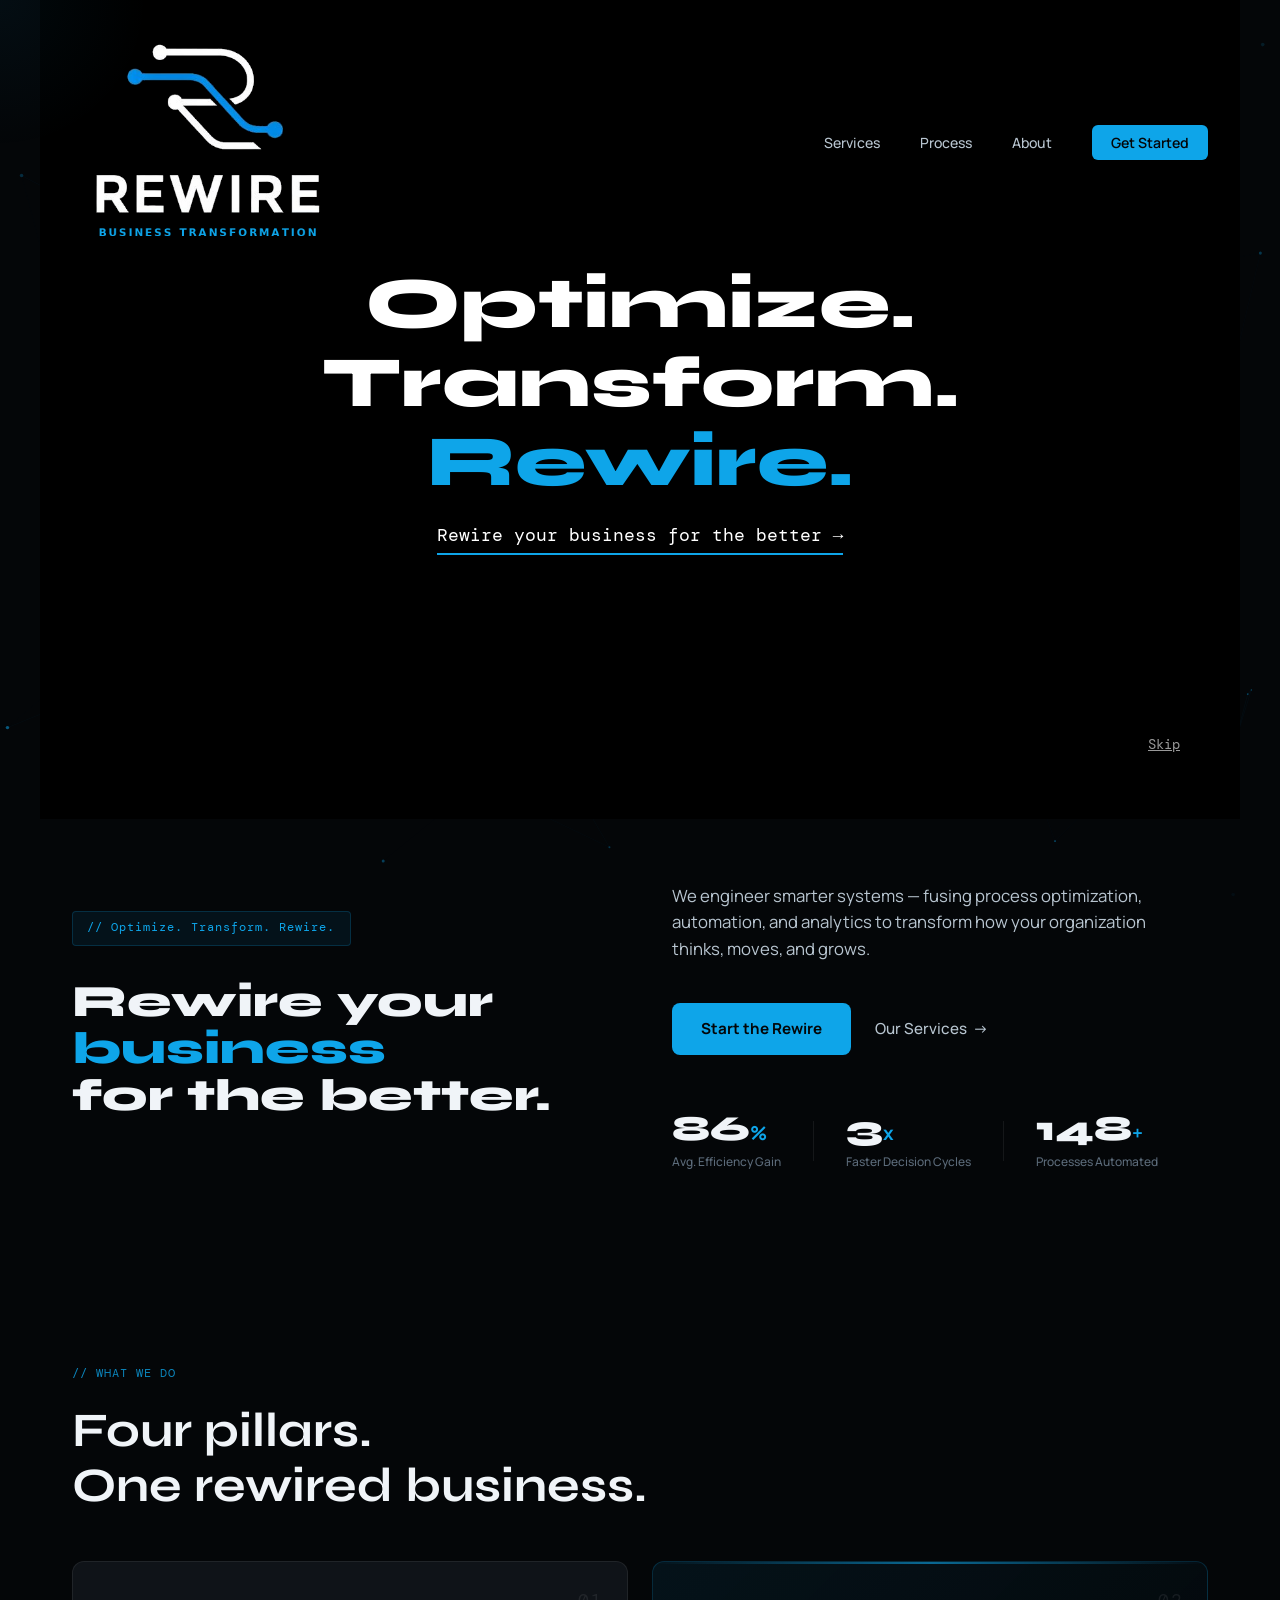
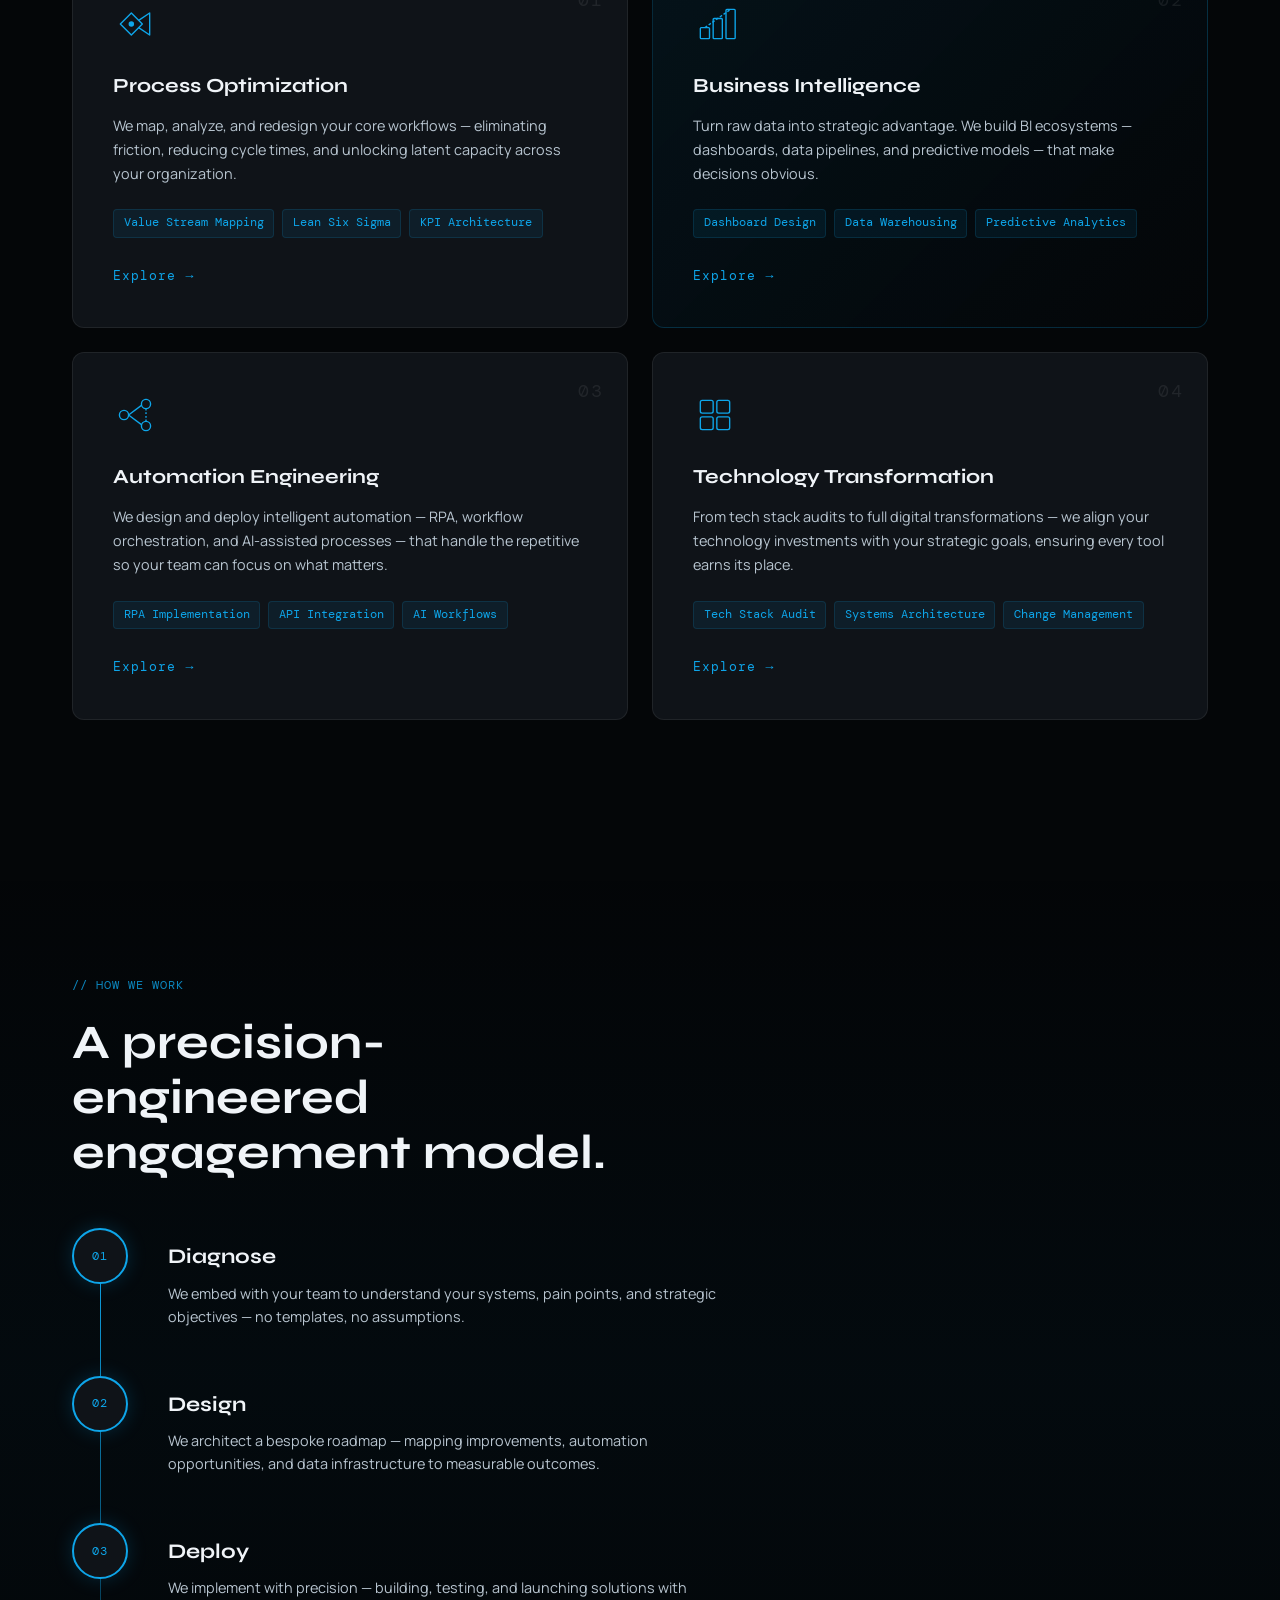
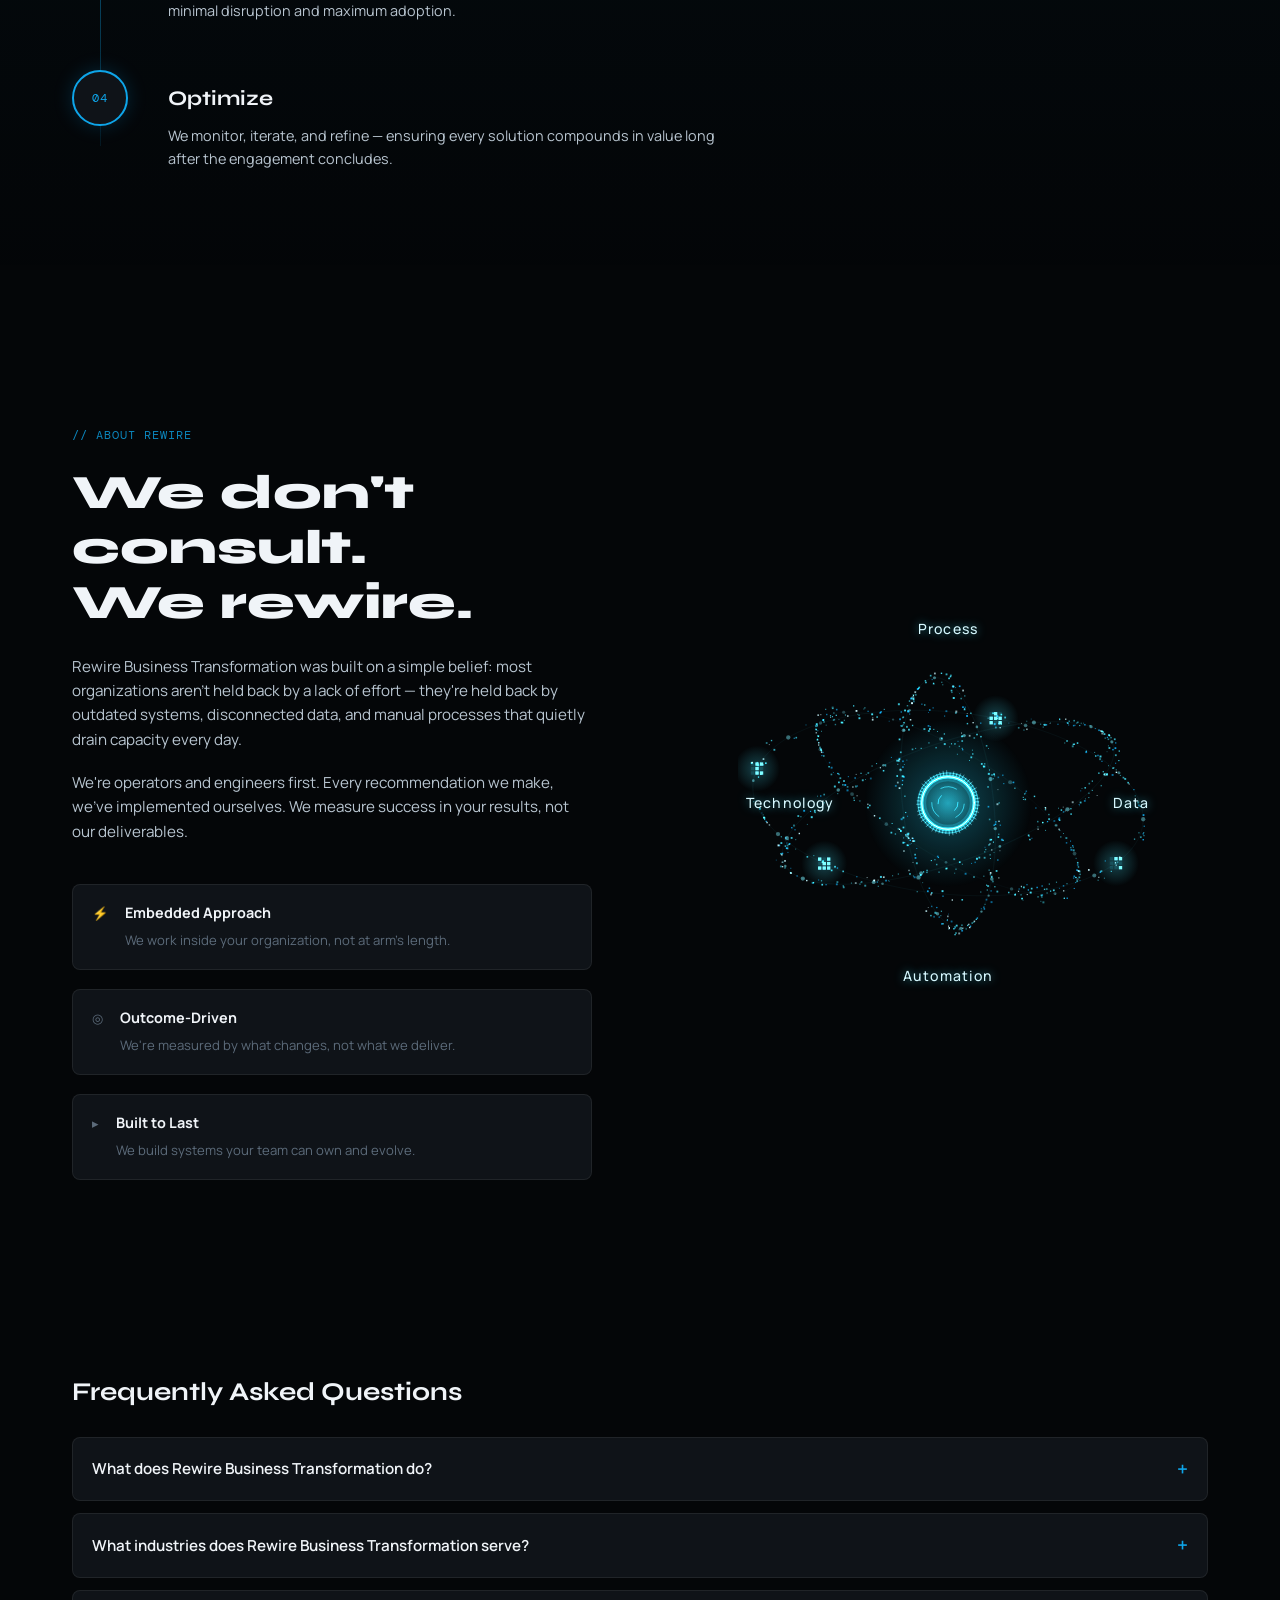
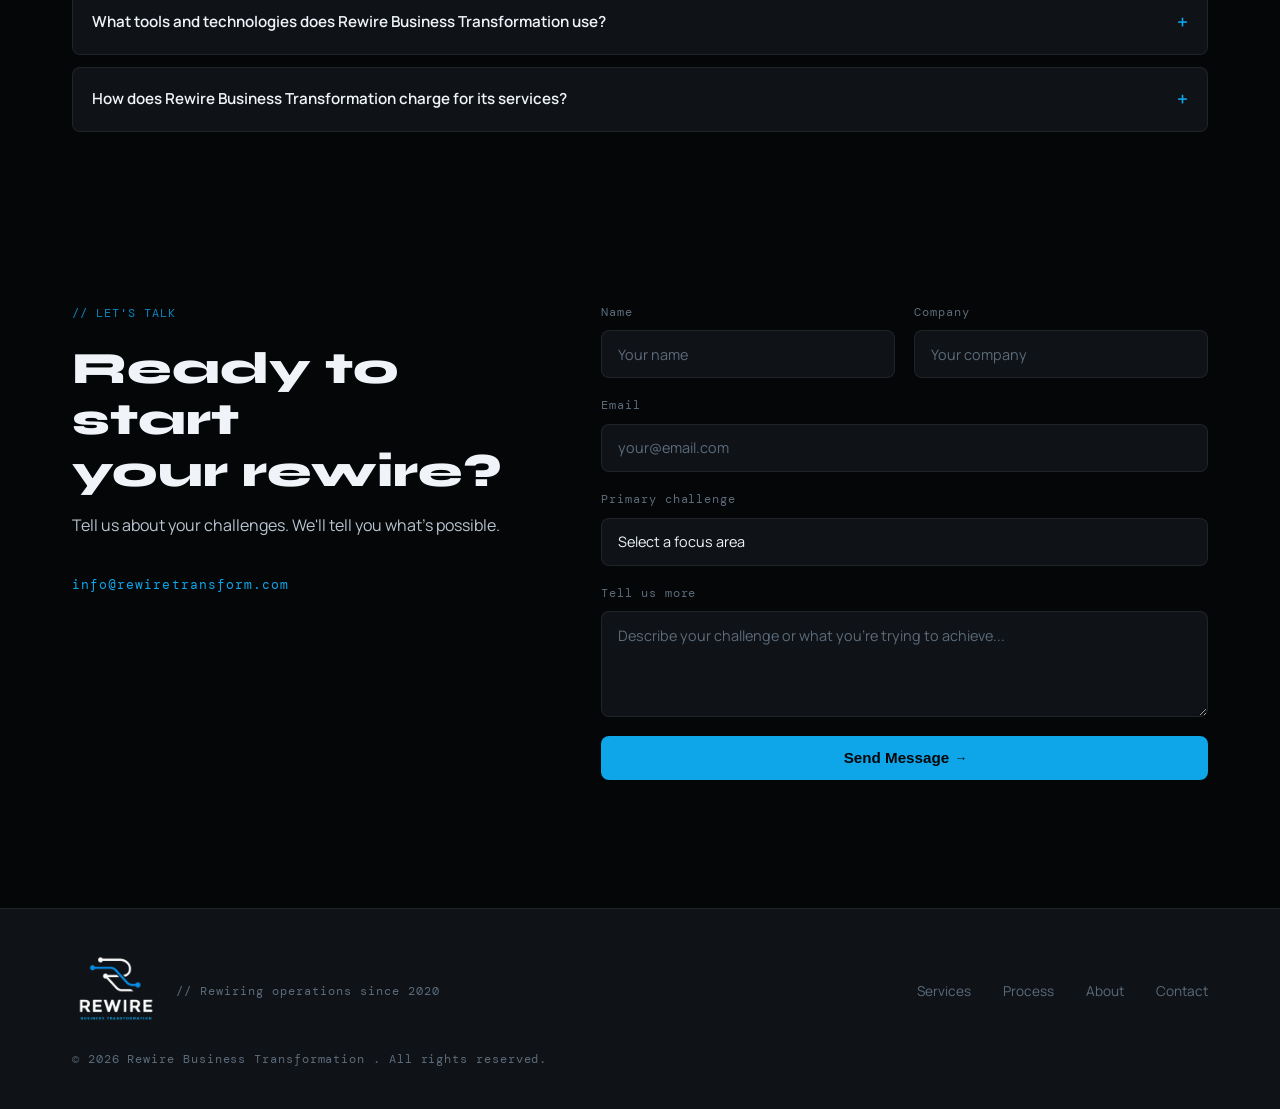
==== commit 45813fc3: "Add files via upload" ====
--- a/index.html
+++ b/index.html
@@ -143,6 +143,28 @@
 <link href="https://fonts.googleapis.com/css2?family=Syne:wght@400;600;700;800&family=DM+Mono:wght@300;400;500&family=Manrope:wght@300;400;500;600&display=swap" rel="stylesheet" />
 <link rel="stylesheet" href="style.css?v=1" />
 
+<!-- ═══ HERO INTRO (plays before the video) ═══ -->
+<script>try{if(sessionStorage.getItem('rwIntro')||matchMedia('(prefers-reduced-motion: reduce)').matches)document.documentElement.classList.add('rw-skip')}catch(e){}</script>
+<style>
+.hero-video-section{position:relative}
+.rw-intro{position:absolute;inset:0;z-index:5;background:#000;display:flex;flex-direction:column;
+  align-items:center;justify-content:center;gap:1.2rem;text-align:center;padding:0 6%;transition:opacity .8s ease}
+.rw-intro.done{opacity:0;pointer-events:none}
+.rw-intro-words{margin:0;color:#fff;font-family:'Syne',sans-serif;font-weight:800;font-size:clamp(2rem,6vw,4.5rem);line-height:1.1}
+.rw-intro-words span{display:inline-block;margin:0 .15em;opacity:0;transform:translateY(12px);animation:rwRise .7s ease forwards}
+.rw-intro-words span:nth-child(1){animation-delay:.4s}
+.rw-intro-words span:nth-child(2){animation-delay:1.2s}
+.rw-intro-words span:nth-child(3){animation-delay:2s;color:#0ea5e9}
+.rw-intro-link{color:#fff;text-decoration:none;font-family:'DM Mono',monospace;font-size:clamp(.85rem,2vw,1.1rem);
+  border-bottom:2px solid #0ea5e9;padding-bottom:.25rem;opacity:0;animation:rwRise .7s ease 2.8s forwards}
+.rw-intro-link:hover{color:#0ea5e9}
+.rw-intro-skip{position:absolute;right:5%;bottom:8%;background:none;border:0;color:#fff;opacity:.6;
+  font-family:'DM Mono',monospace;font-size:.85rem;cursor:pointer;text-decoration:underline}
+.rw-skip .rw-intro{display:none}
+@keyframes rwRise{to{opacity:1;transform:none}}
+</style>
+<noscript><style>.rw-intro{display:none}</style></noscript>
+
 <!-- Preload hero image for LCP -->
 <link rel="preload" as="image" href="Rewire.png" />
 </head>
@@ -185,11 +207,16 @@
 <div class="hero-visual" aria-hidden="true">
 <div class="circuit-diagram">
 <video class="hero-video" autoplay muted loop playsinline id="hero-video">
-<source src="Digital_data_flows_to_grids_202607132219.mp4" type="video/mp4" />
+<source src="Hero_Video.mp4" type="video/mp4" />
 </video>
 <div class="hero-video-overlay"></div>
 <button id="video-toggle" class="video-toggle-btn" type="button" aria-label="Pause background video">⏸</button>
 </div>
+</div>
+<div class="rw-intro" id="rwIntro">
+  <p class="rw-intro-words"><span>Optimize.</span><span>Transform.</span><span>Rewire.</span></p>
+  <a class="rw-intro-link" href="#hero">Rewire your business for the better →</a>
+  <button type="button" class="rw-intro-skip">Skip</button>
 </div>
 </section>
 
@@ -197,11 +224,11 @@
 <section class="hero" id="hero" aria-labelledby="hero-heading">
 <div class="hero-content">
 <div class="hero-left">
-<div class="hero-tag mono">// Rewire your operations</div>
+<div class="hero-tag mono">// Optimize. Transform. Rewire.</div>
 <h1 class="hero-title" id="hero-heading">
-<span class="line">Business</span>
-<span class="line accent-word">Intelligence</span>
-<span class="line">Redefined</span>
+<span class="line">Rewire your</span>
+<span class="line accent-word">business</span>
+<span class="line">for the better.</span>
 </h1>
 </div>
 <div class="hero-right">
@@ -506,6 +533,28 @@
 
 <script src="script.js?v=1"></script>
 
+<!-- Hero intro controller -->
+<script>
+(function(){
+  var intro=document.getElementById('rwIntro'), v=document.getElementById('hero-video');
+  if(!intro||!v) return;
+  if(document.documentElement.classList.contains('rw-skip')){intro.remove();return;}
+  v.pause(); try{v.currentTime=0}catch(e){}
+  var done=false;
+  function finish(){
+    if(done) return; done=true;
+    intro.classList.add('done');
+    var p=v.play(); if(p&&p.catch) p.catch(function(){});
+    try{sessionStorage.setItem('rwIntro','1')}catch(e){}
+    setTimeout(function(){intro.remove()},900);
+  }
+  var t=setTimeout(finish,4200);
+  intro.addEventListener('click',function(e){
+    if(e.target.closest('a,button')){clearTimeout(t);finish();}
+  });
+})();
+</script>
+
 <!-- Rewire Orbiter — animated hero-style orbit (About section) -->
 <script>
 (function () {
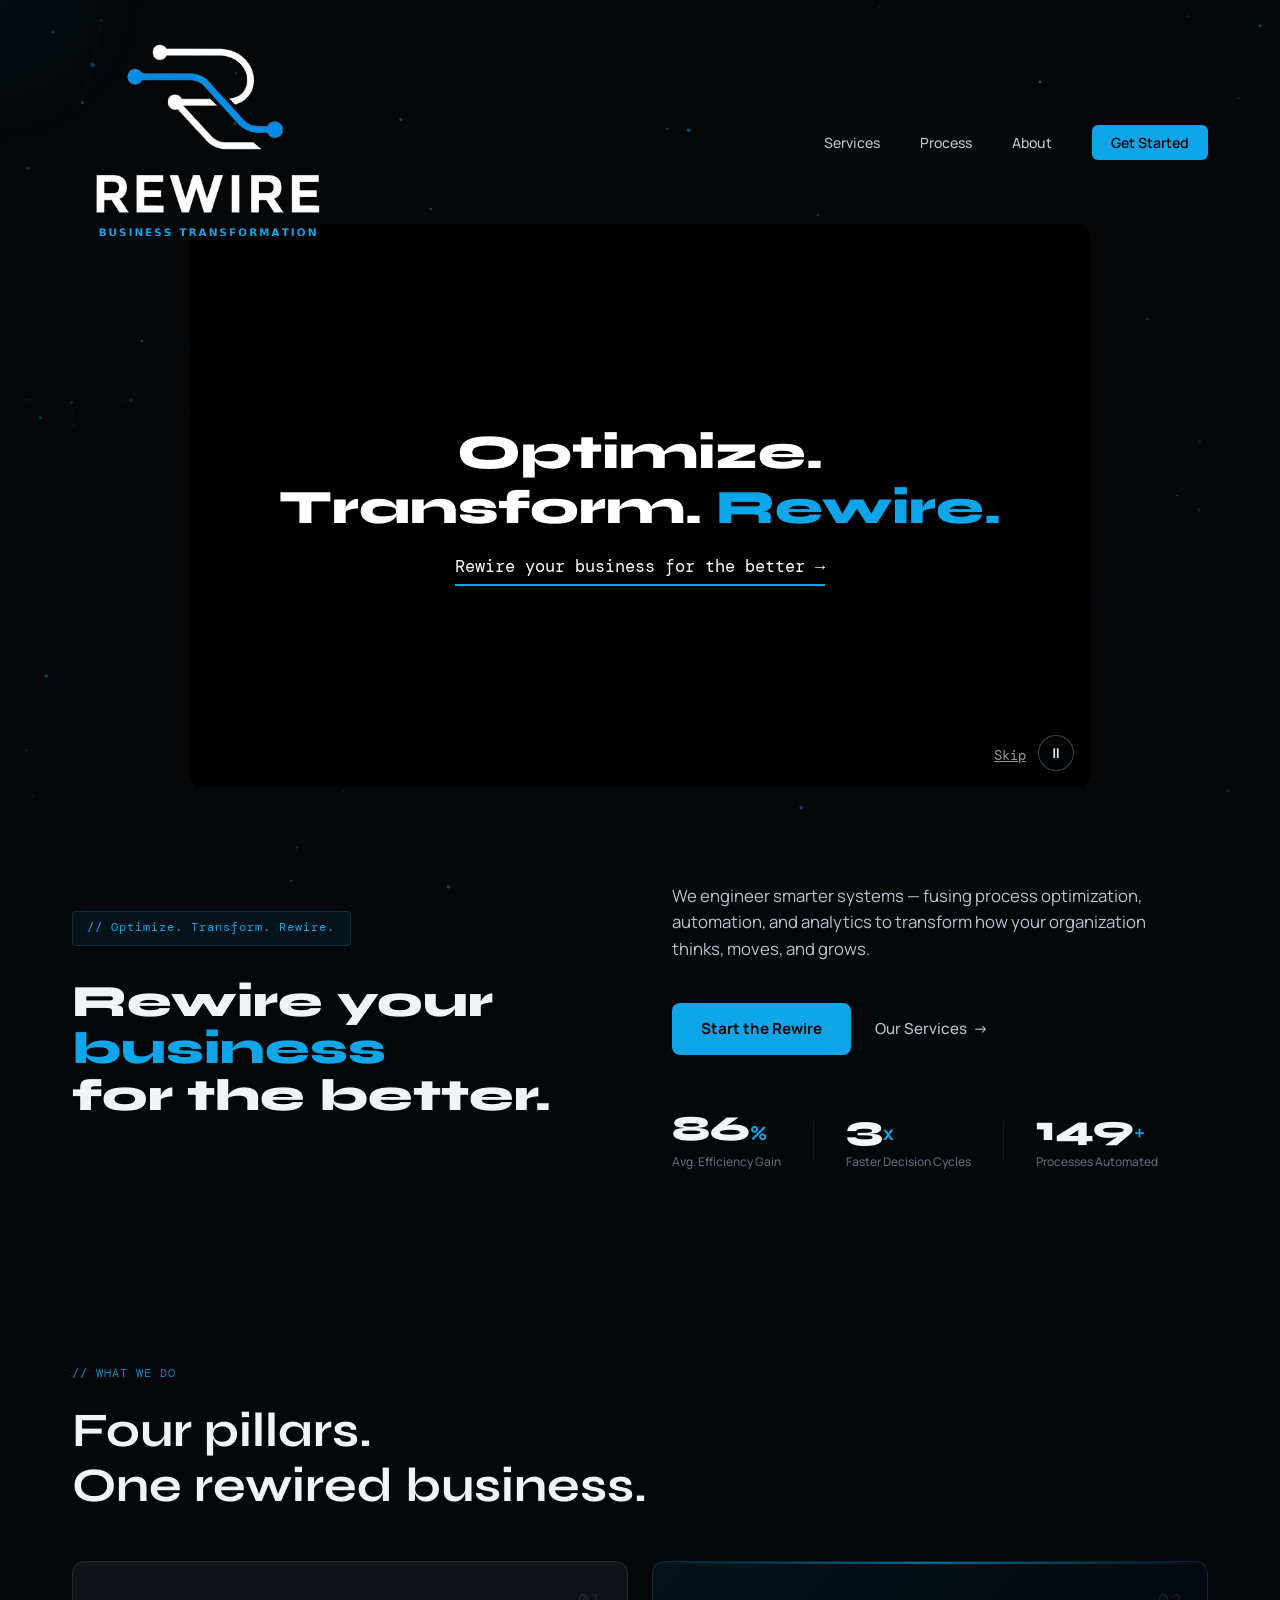
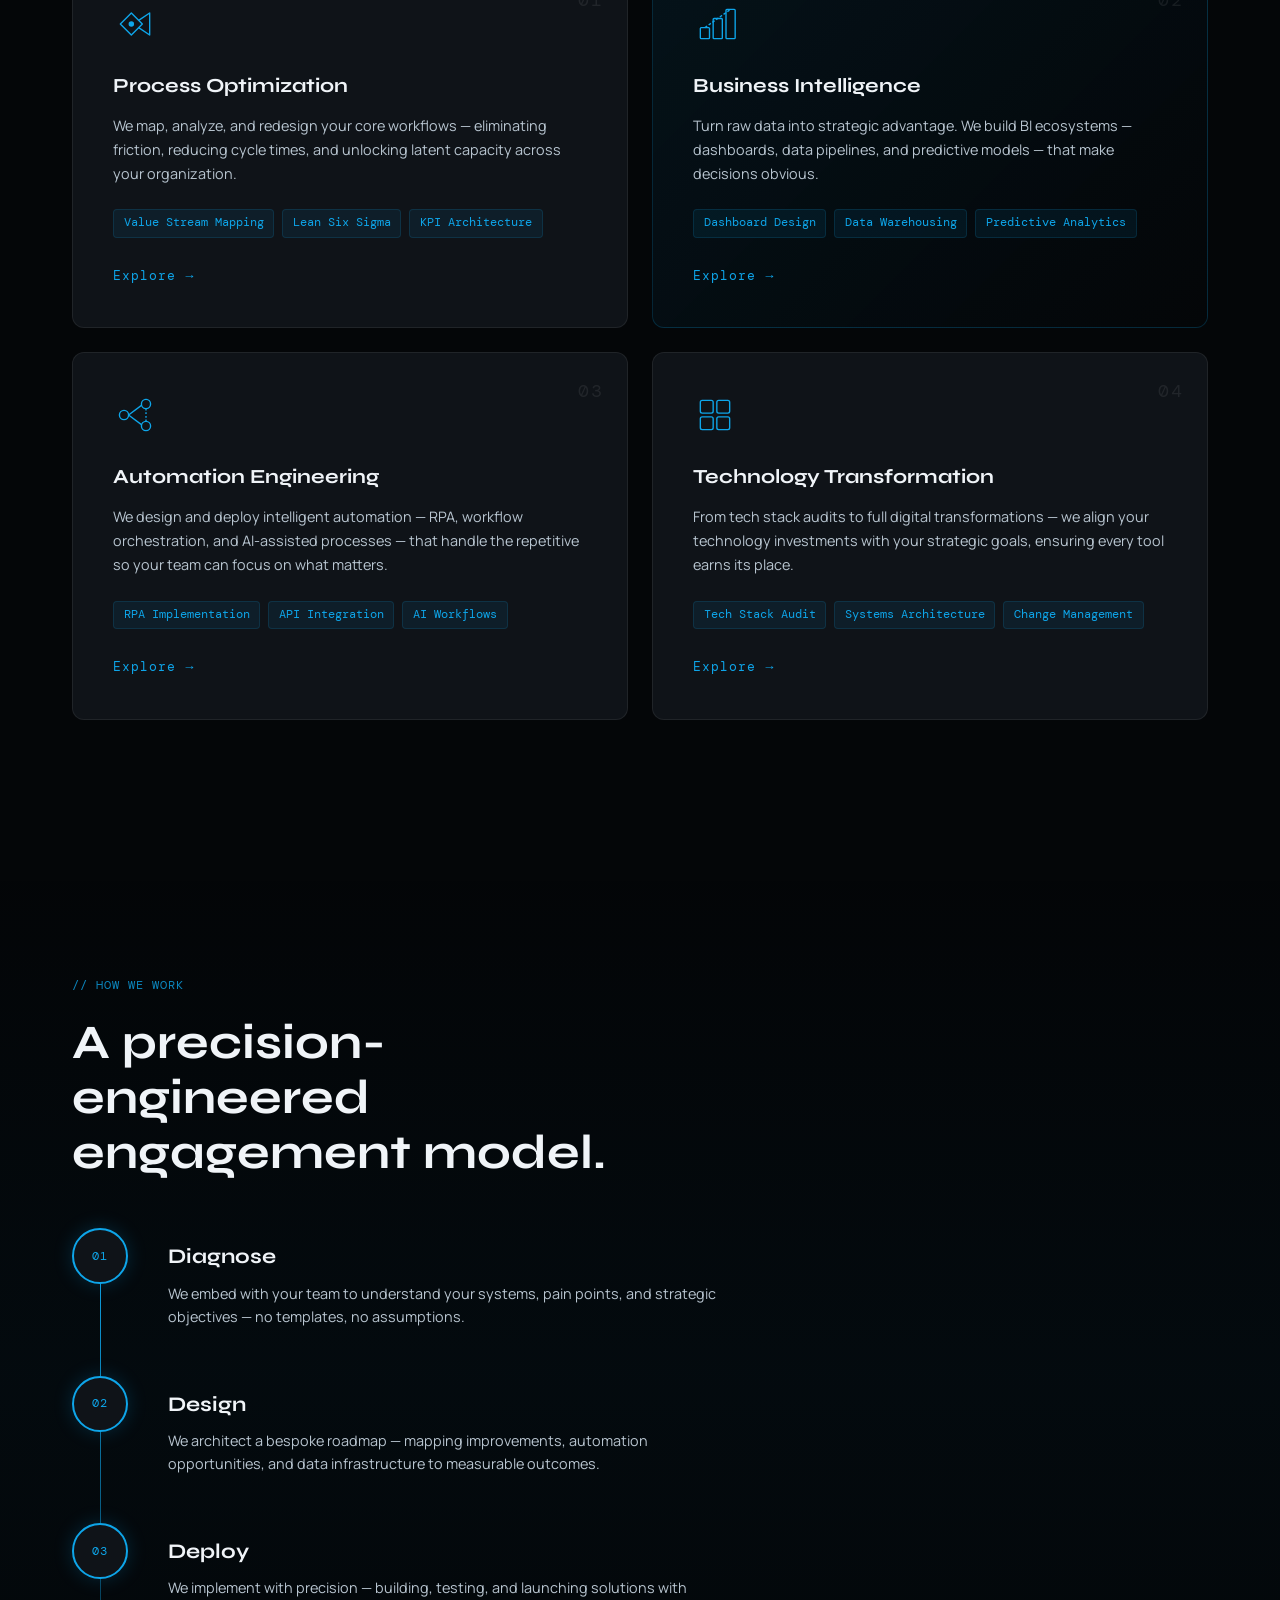
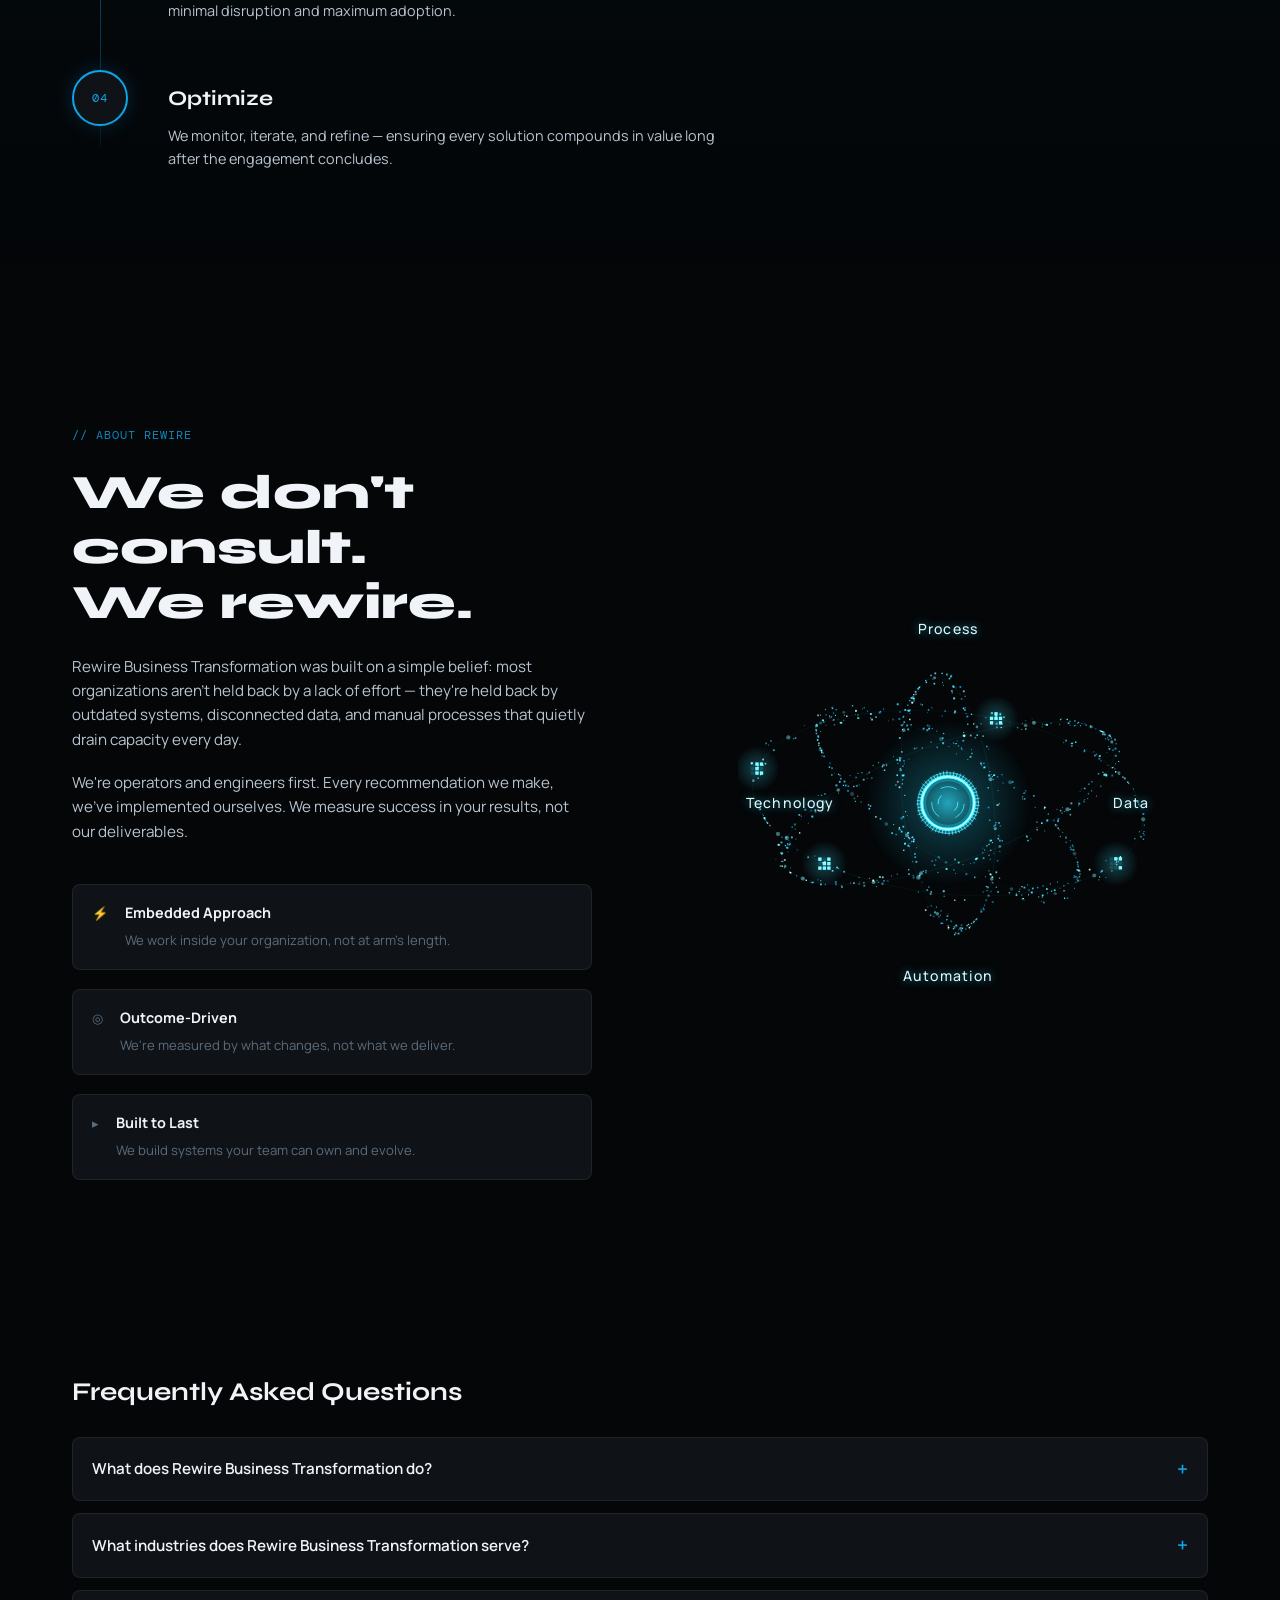
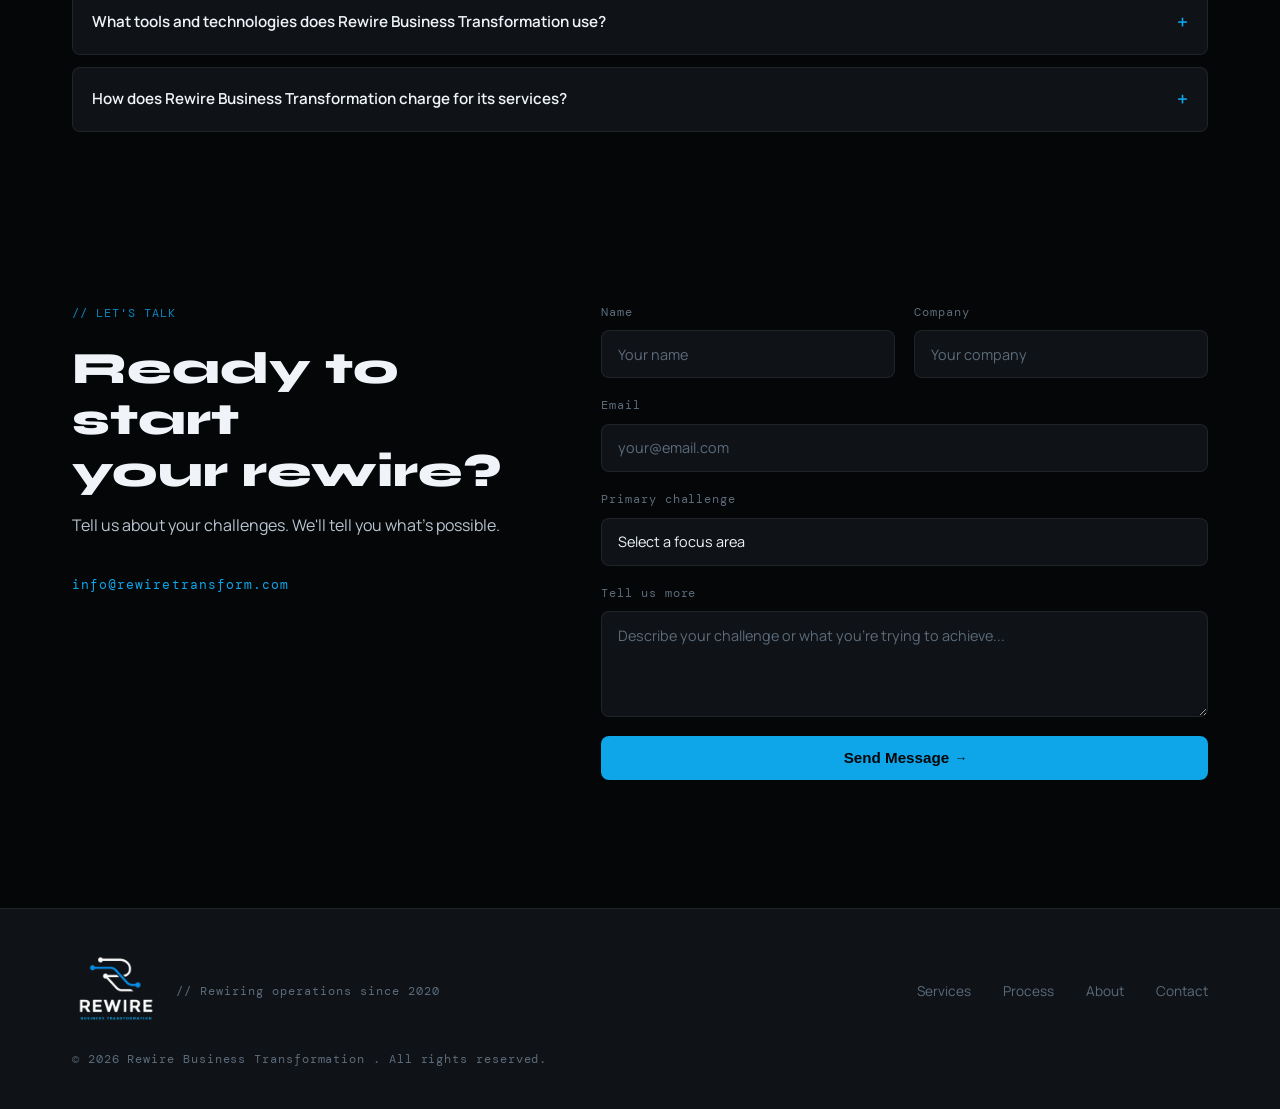
==== commit 0ec80d08: "Update index.html" ====
--- a/index.html
+++ b/index.html
@@ -144,24 +144,30 @@
 <link rel="stylesheet" href="style.css?v=1" />
 
 <!-- ═══ HERO INTRO (plays before the video) ═══ -->
-<script>try{if(sessionStorage.getItem('rwIntro')||matchMedia('(prefers-reduced-motion: reduce)').matches)document.documentElement.classList.add('rw-skip')}catch(e){}</script>
+<script>try{if(location.search.indexOf('intro')<0&&sessionStorage.getItem('rwIntro'))document.documentElement.classList.add('rw-skip')}catch(e){}</script>
 <style>
-.hero-video-section{position:relative}
-.rw-intro{position:absolute;inset:0;z-index:5;background:#000;display:flex;flex-direction:column;
-  align-items:center;justify-content:center;gap:1.2rem;text-align:center;padding:0 6%;transition:opacity .8s ease}
+/* Intro lives INSIDE .circuit-diagram (the video box), so it matches the video's edges and spacing exactly */
+.rw-intro{position:absolute;inset:0;z-index:4;background:#000;border-radius:inherit;
+  display:flex;flex-direction:column;align-items:center;justify-content:center;
+  gap:1.1rem;text-align:center;padding:0 6%;box-sizing:border-box;transition:opacity .8s ease}
 .rw-intro.done{opacity:0;pointer-events:none}
-.rw-intro-words{margin:0;color:#fff;font-family:'Syne',sans-serif;font-weight:800;font-size:clamp(2rem,6vw,4.5rem);line-height:1.1}
+.rw-intro-words{margin:0;color:#fff;font-family:'Syne',sans-serif;font-weight:800;
+  font-size:clamp(1.4rem,4.6vw,3rem);line-height:1.15}
 .rw-intro-words span{display:inline-block;margin:0 .15em;opacity:0;transform:translateY(12px);animation:rwRise .7s ease forwards}
 .rw-intro-words span:nth-child(1){animation-delay:.4s}
 .rw-intro-words span:nth-child(2){animation-delay:1.2s}
 .rw-intro-words span:nth-child(3){animation-delay:2s;color:#0ea5e9}
-.rw-intro-link{color:#fff;text-decoration:none;font-family:'DM Mono',monospace;font-size:clamp(.85rem,2vw,1.1rem);
+.rw-intro-link{color:#fff;text-decoration:none;font-family:'DM Mono',monospace;font-size:clamp(.8rem,1.8vw,1.05rem);
   border-bottom:2px solid #0ea5e9;padding-bottom:.25rem;opacity:0;animation:rwRise .7s ease 2.8s forwards}
 .rw-intro-link:hover{color:#0ea5e9}
-.rw-intro-skip{position:absolute;right:5%;bottom:8%;background:none;border:0;color:#fff;opacity:.6;
-  font-family:'DM Mono',monospace;font-size:.85rem;cursor:pointer;text-decoration:underline}
+.rw-intro-skip{position:absolute;right:64px;bottom:24px;background:none;border:0;color:#fff;opacity:.6;
+  font-family:'DM Mono',monospace;font-size:.85rem;line-height:1;cursor:pointer;text-decoration:underline}
+.rw-intro-skip:hover,.rw-intro-skip:focus-visible{opacity:1}
 .rw-skip .rw-intro{display:none}
 @keyframes rwRise{to{opacity:1;transform:none}}
+@media (prefers-reduced-motion: reduce){
+  .rw-intro-words span,.rw-intro-link{animation:none;opacity:1;transform:none}
+}
 </style>
 <noscript><style>.rw-intro{display:none}</style></noscript>
 
@@ -204,19 +210,19 @@
 
 <!-- Hero Video (own section, now on top) -->
 <section class="hero-video-section">
-<div class="hero-visual" aria-hidden="true">
+<div class="hero-visual">
 <div class="circuit-diagram">
-<video class="hero-video" autoplay muted loop playsinline id="hero-video">
+<video class="hero-video" autoplay muted loop playsinline id="hero-video" aria-hidden="true">
 <source src="Hero_Video.mp4" type="video/mp4" />
 </video>
-<div class="hero-video-overlay"></div>
-<button id="video-toggle" class="video-toggle-btn" type="button" aria-label="Pause background video">⏸</button>
-</div>
-</div>
+<div class="hero-video-overlay" aria-hidden="true"></div>
 <div class="rw-intro" id="rwIntro">
   <p class="rw-intro-words"><span>Optimize.</span><span>Transform.</span><span>Rewire.</span></p>
   <a class="rw-intro-link" href="#hero">Rewire your business for the better →</a>
   <button type="button" class="rw-intro-skip">Skip</button>
+</div>
+<button id="video-toggle" class="video-toggle-btn" type="button" aria-label="Pause background video">⏸</button>
+</div>
 </div>
 </section>
 
@@ -548,7 +554,8 @@
     try{sessionStorage.setItem('rwIntro','1')}catch(e){}
     setTimeout(function(){intro.remove()},900);
   }
-  var t=setTimeout(finish,4200);
+  var reduce=matchMedia('(prefers-reduced-motion: reduce)').matches;
+  var t=setTimeout(finish,reduce?2600:4200);
   intro.addEventListener('click',function(e){
     if(e.target.closest('a,button')){clearTimeout(t);finish();}
   });
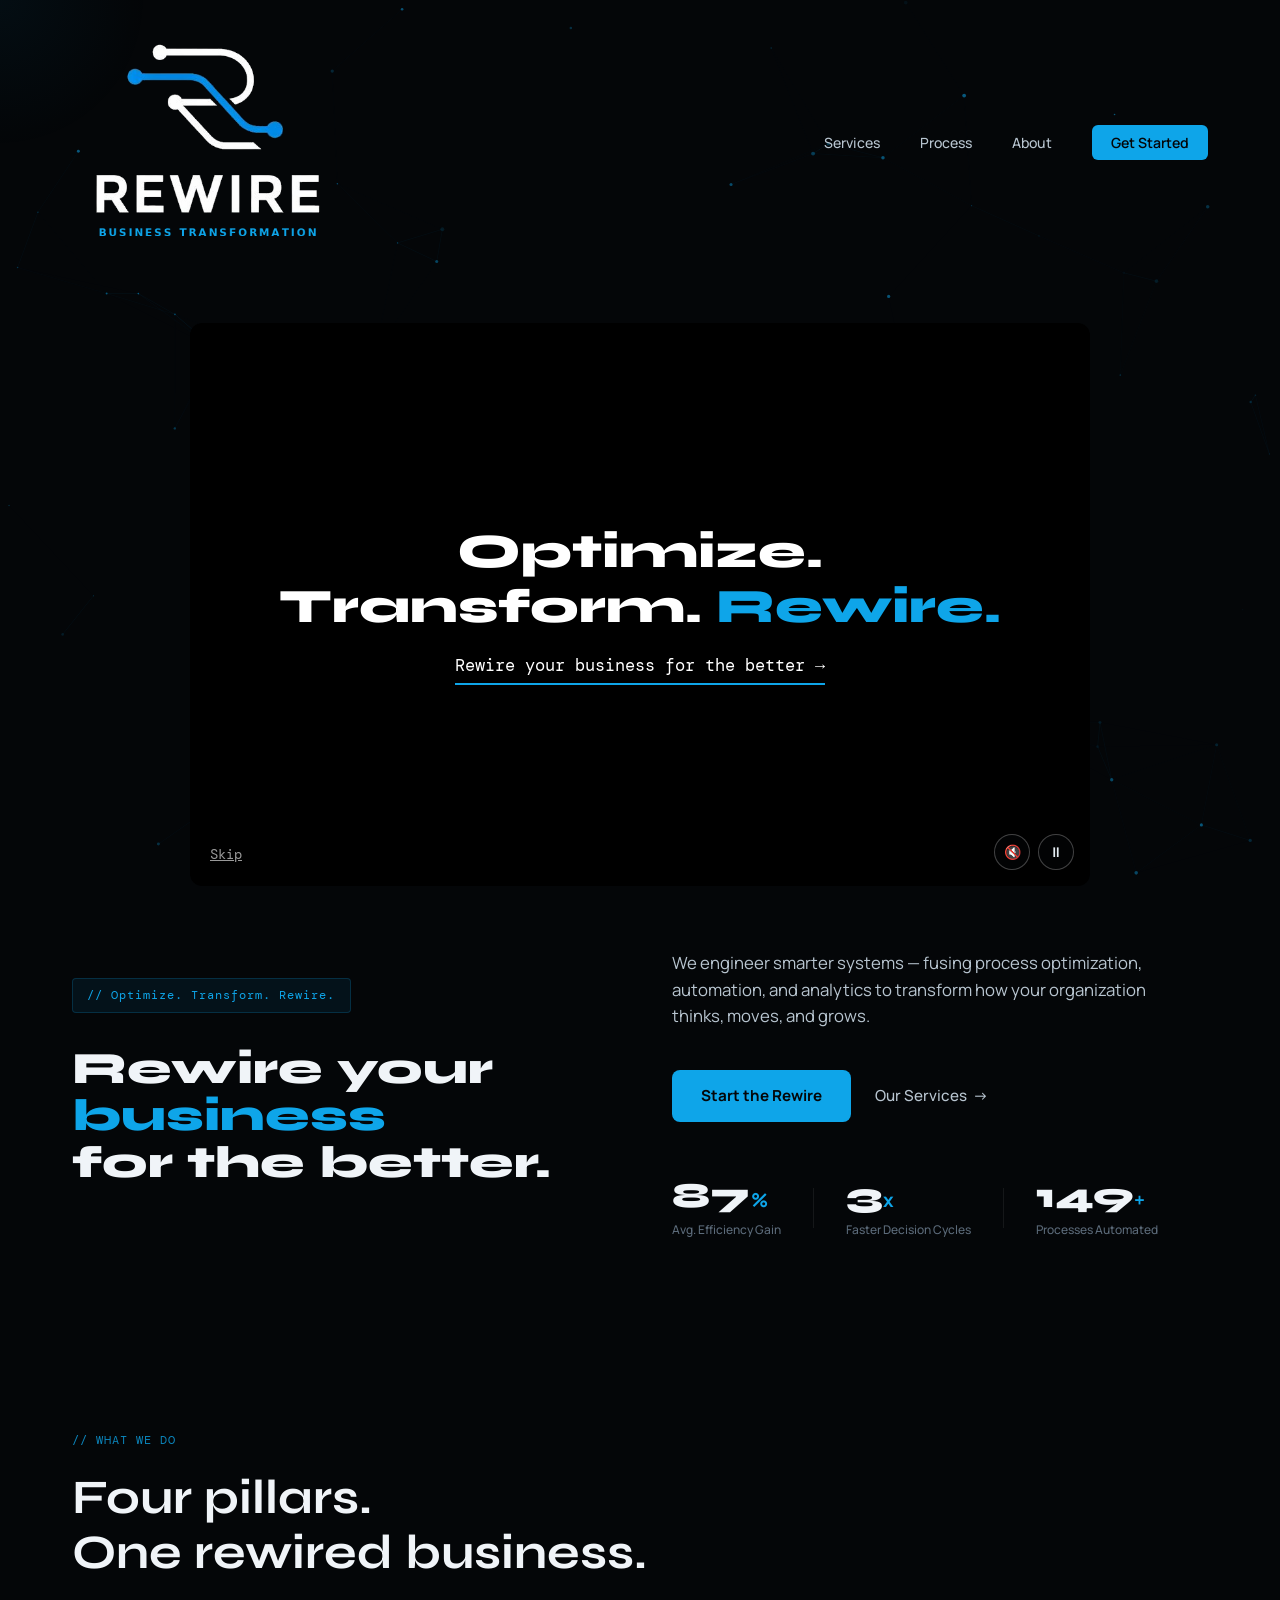
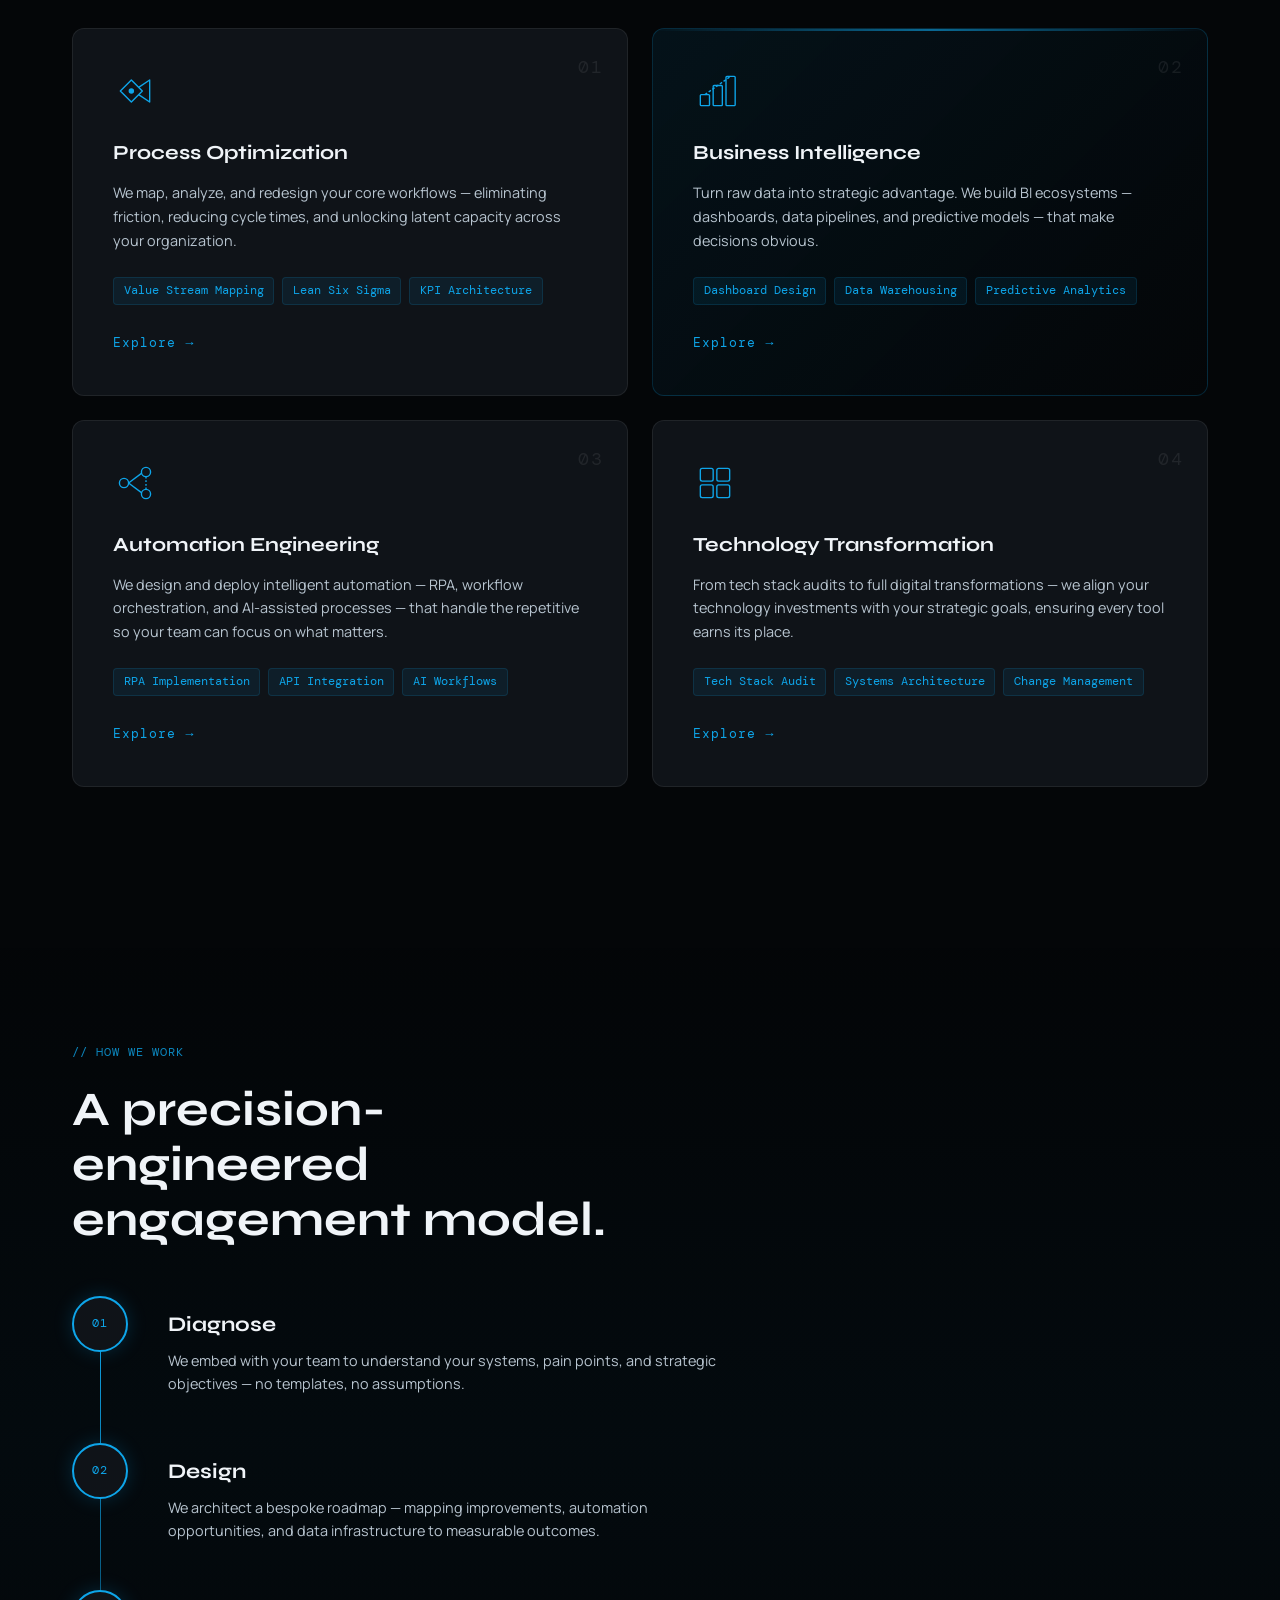
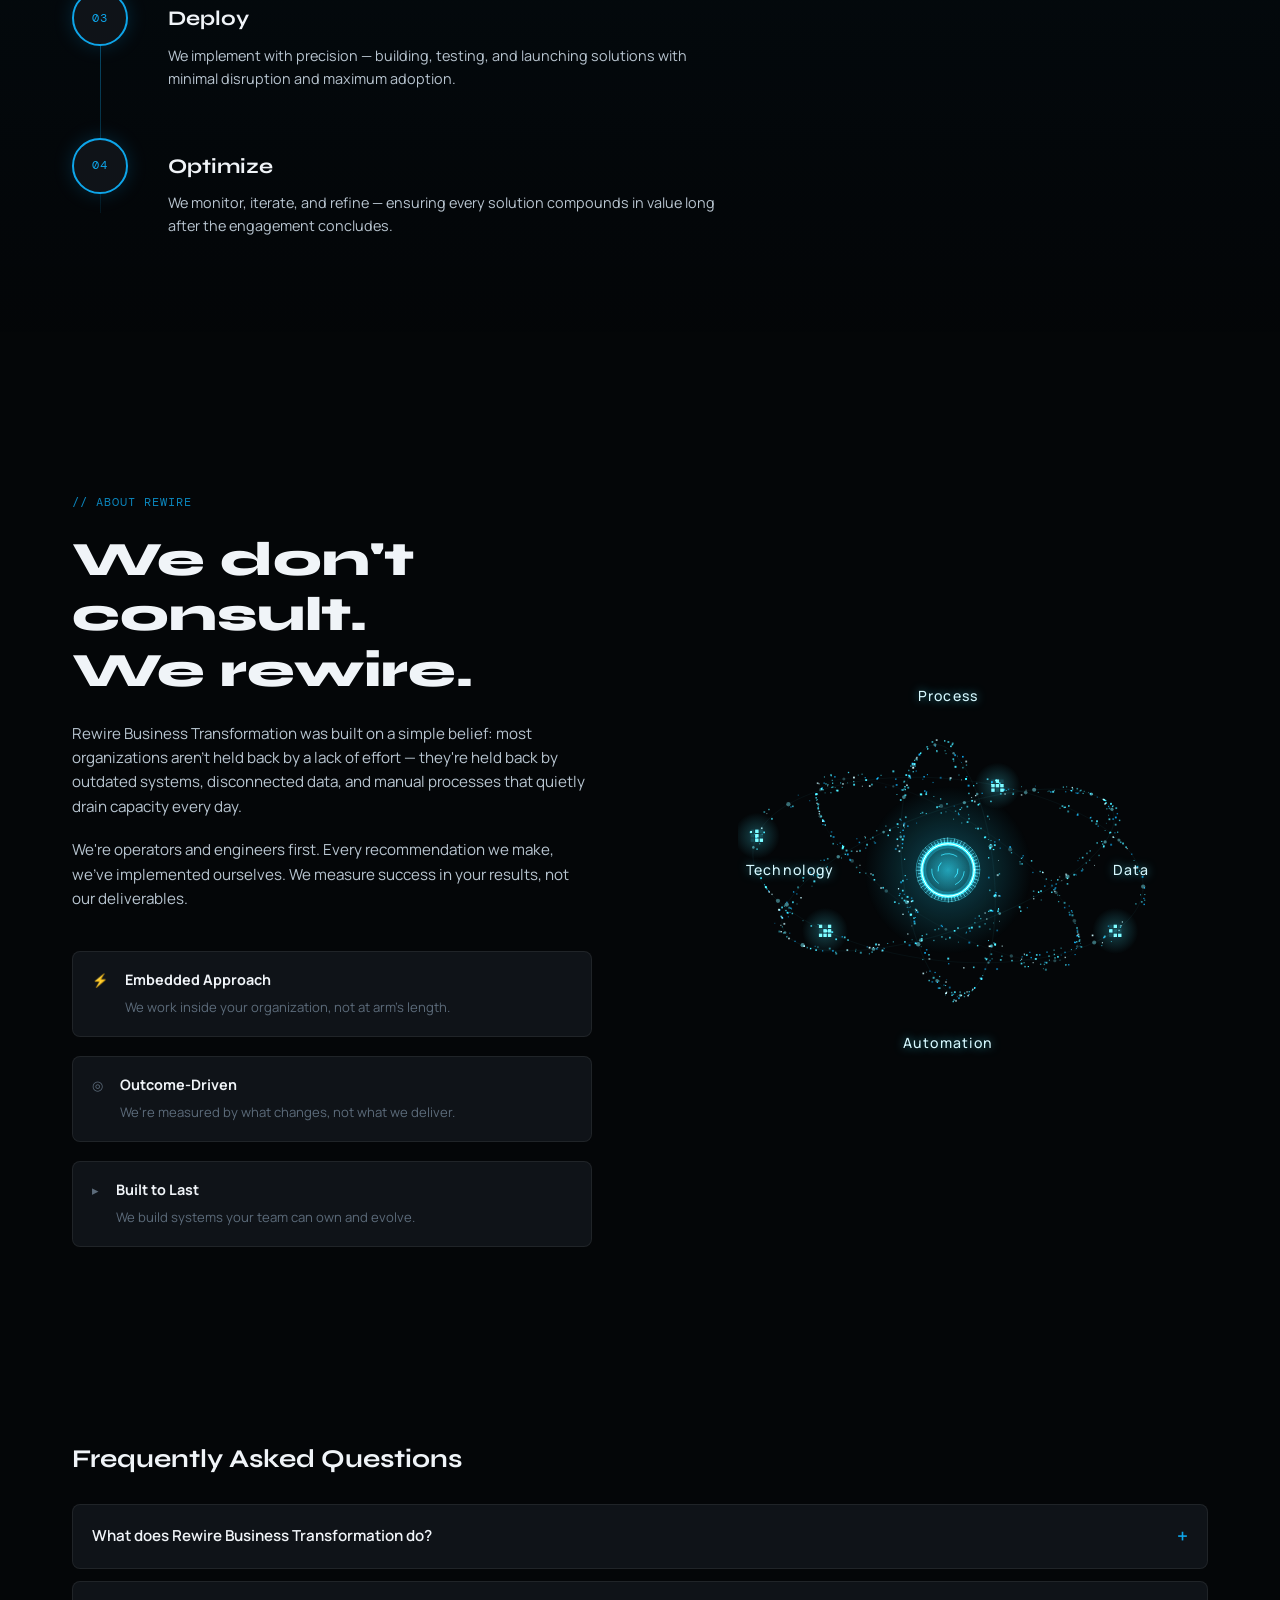
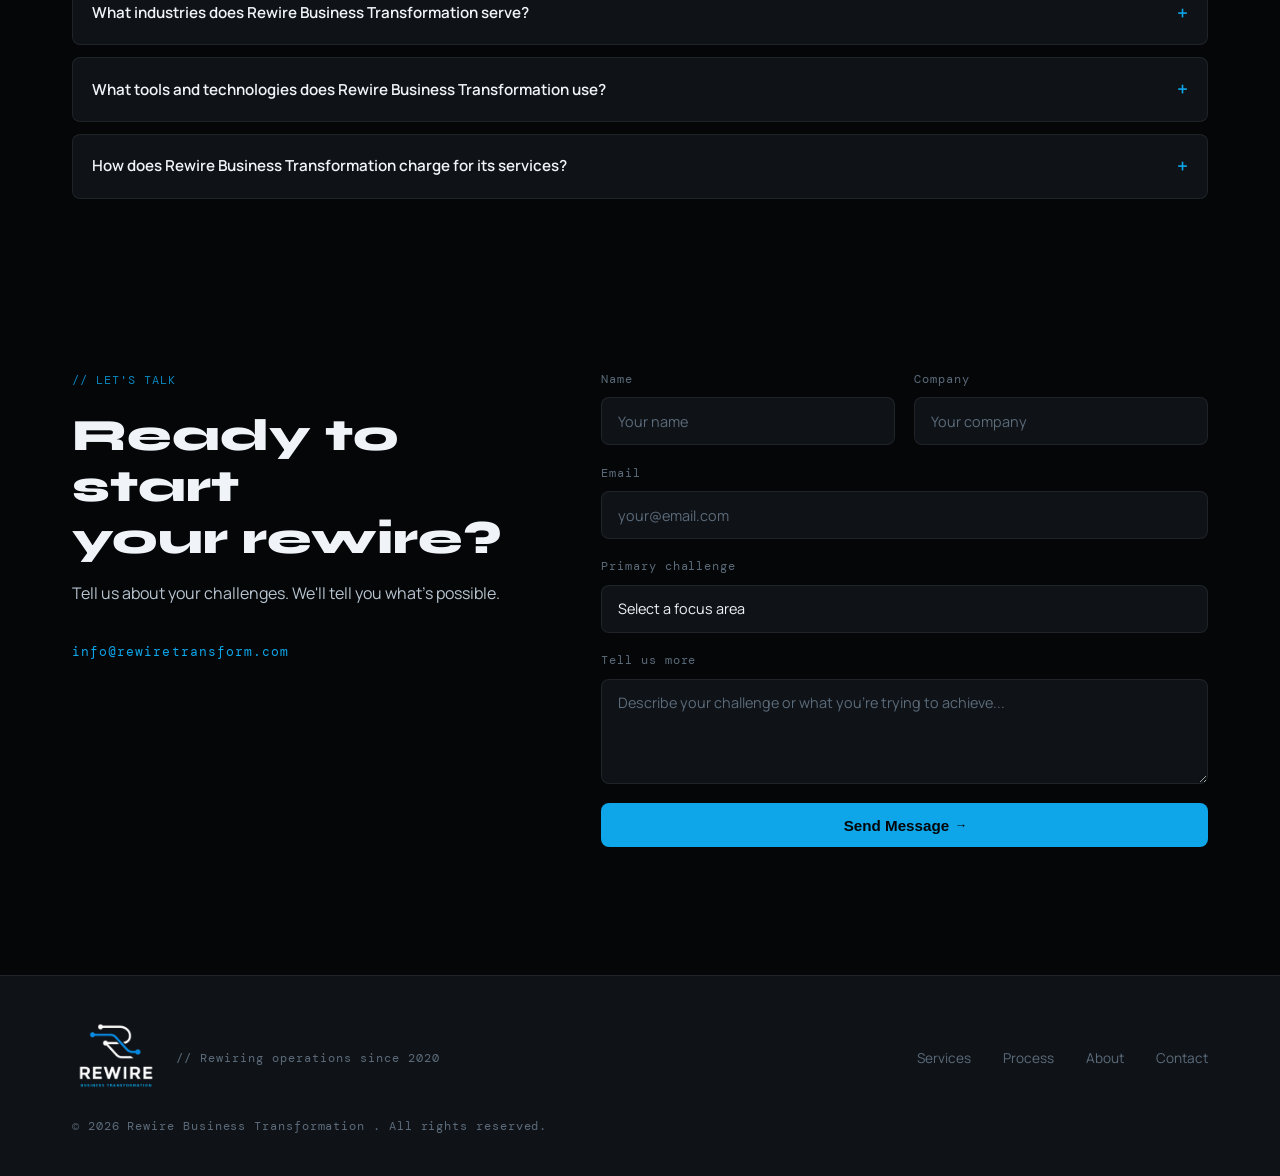
==== commit aaa69365: "Add files via upload" ====
--- a/index.html
+++ b/index.html
@@ -144,29 +144,51 @@
 <link rel="stylesheet" href="style.css?v=1" />
 
 <!-- ═══ HERO INTRO (plays before the video) ═══ -->
-<script>try{if(location.search.indexOf('intro')<0&&sessionStorage.getItem('rwIntro'))document.documentElement.classList.add('rw-skip')}catch(e){}</script>
 <style>
 /* Intro lives INSIDE .circuit-diagram (the video box), so it matches the video's edges and spacing exactly */
 .rw-intro{position:absolute;inset:0;z-index:4;background:#000;border-radius:inherit;
   display:flex;flex-direction:column;align-items:center;justify-content:center;
-  gap:1.1rem;text-align:center;padding:0 6%;box-sizing:border-box;transition:opacity .8s ease}
-.rw-intro.done{opacity:0;pointer-events:none}
+  gap:1.1rem;text-align:center;padding:0 6%;box-sizing:border-box;transition:opacity .6s ease,visibility 0s}
+.rw-intro.done{opacity:0;pointer-events:none;visibility:hidden;transition:opacity .8s ease,visibility 0s .8s}
 .rw-intro-words{margin:0;color:#fff;font-family:'Syne',sans-serif;font-weight:800;
   font-size:clamp(1.4rem,4.6vw,3rem);line-height:1.15}
-.rw-intro-words span{display:inline-block;margin:0 .15em;opacity:0;transform:translateY(12px);animation:rwRise .7s ease forwards}
-.rw-intro-words span:nth-child(1){animation-delay:.4s}
-.rw-intro-words span:nth-child(2){animation-delay:1.2s}
-.rw-intro-words span:nth-child(3){animation-delay:2s;color:#0ea5e9}
+.rw-intro-words span{display:inline-block;margin:0 .15em;opacity:0;transform:translateY(12px)}
+.rw-intro.run .rw-intro-words span{animation:rwRise .7s ease forwards}
+.rw-intro.run .rw-intro-words span:nth-child(1){animation-delay:.4s}
+.rw-intro.run .rw-intro-words span:nth-child(2){animation-delay:1.2s}
+.rw-intro.run .rw-intro-words span:nth-child(3){animation-delay:2s}
+.rw-intro-words span:nth-child(3){color:#0ea5e9}
 .rw-intro-link{color:#fff;text-decoration:none;font-family:'DM Mono',monospace;font-size:clamp(.8rem,1.8vw,1.05rem);
-  border-bottom:2px solid #0ea5e9;padding-bottom:.25rem;opacity:0;animation:rwRise .7s ease 2.8s forwards}
+  border-bottom:2px solid #0ea5e9;padding-bottom:.25rem;opacity:0;transform:translateY(12px)}
+.rw-intro.run .rw-intro-link{animation:rwRise .7s ease 2.8s forwards}
 .rw-intro-link:hover{color:#0ea5e9}
-.rw-intro-skip{position:absolute;right:64px;bottom:24px;background:none;border:0;color:#fff;opacity:.6;
+.video-toggle-btn.video-sound-btn{right:60px}
+.rw-intro-skip{position:absolute;left:20px;bottom:24px;background:none;border:0;color:#fff;opacity:.6;
   font-family:'DM Mono',monospace;font-size:.85rem;line-height:1;cursor:pointer;text-decoration:underline}
 .rw-intro-skip:hover,.rw-intro-skip:focus-visible{opacity:1}
-.rw-skip .rw-intro{display:none}
 @keyframes rwRise{to{opacity:1;transform:none}}
 @media (prefers-reduced-motion: reduce){
-  .rw-intro-words span,.rw-intro-link{animation:none;opacity:1;transform:none}
+  .rw-intro-words span,.rw-intro-link,
+  .rw-intro.run .rw-intro-words span,.rw-intro.run .rw-intro-link{animation:none;opacity:1;transform:none}
+}
+
+/* Equal spacing: gap from the logo (above) to the video row = gap from the video row to the headline (below).
+   Change --vgap to move the row up or down; both sides stay equal. */
+:root{--vgap:4rem}
+.hero-video-section{
+  padding-top:calc(1.2rem + 240px + var(--vgap));          /* nav padding + logo height + gap */
+  padding-bottom:max(0px,calc(var(--vgap) - 4rem));        /* .hero already adds 4rem above its content */
+}
+@media (max-width:1024px){
+  :root{--vgap:3rem}
+  .hero-video-section{padding-top:calc(1.2rem + 180px + var(--vgap));padding-bottom:max(0px,calc(var(--vgap) - 2rem))}
+}
+@media (max-width:768px){
+  :root{--vgap:2.5rem}
+  .hero-video-section{padding-top:calc(.6rem + 120px + var(--vgap));padding-bottom:max(0px,calc(var(--vgap) - 1.5rem))}
+}
+@media (max-width:480px){
+  .hero-video-section{padding-top:calc(.6rem + 96px + var(--vgap))}
 }
 </style>
 <noscript><style>.rw-intro{display:none}</style></noscript>
@@ -222,6 +244,7 @@
   <button type="button" class="rw-intro-skip">Skip</button>
 </div>
 <button id="video-toggle" class="video-toggle-btn" type="button" aria-label="Pause background video">⏸</button>
+<button id="rw-sound" class="video-toggle-btn video-sound-btn" type="button" aria-label="Turn sound on" aria-pressed="false">🔇</button>
 </div>
 </div>
 </section>
@@ -544,21 +567,58 @@
 (function(){
   var intro=document.getElementById('rwIntro'), v=document.getElementById('hero-video');
   if(!intro||!v) return;
-  if(document.documentElement.classList.contains('rw-skip')){intro.remove();return;}
-  v.pause(); try{v.currentTime=0}catch(e){}
-  var done=false;
-  function finish(){
-    if(done) return; done=true;
+  var reduce=matchMedia('(prefers-reduced-motion: reduce)').matches;
+  var HOLD=reduce?2600:4200, timer=null, showing=false;
+
+  // Loop is driven here: intro -> video plays once -> 'ended' -> intro again.
+  v.loop=false; v.removeAttribute('loop');
+
+  function play(){ var p=v.play(); if(p&&p.catch) p.catch(function(){}); }
+
+  // Sound: try it on the first play only. Browsers block unmuted autoplay until the visitor
+  // interacts, so if blocked we fall back to muted. A click on Skip / the link / the sound button counts.
+  var firstPlay=true, userUnmuted=false, sb=document.getElementById('rw-sound');
+  function playWithSound(){
+    v.muted=false;
+    var p=v.play();
+    if(p&&p.catch) p.catch(function(){ v.muted=true; play(); });
+  }
+  function syncSound(){
+    if(!sb) return;
+    var on=!v.muted;
+    sb.textContent=on?'🔊':'🔇';
+    sb.setAttribute('aria-label',on?'Turn sound off':'Turn sound on');
+    sb.setAttribute('aria-pressed',on?'true':'false');
+  }
+  v.addEventListener('volumechange',syncSound); syncSound();
+  if(sb) sb.addEventListener('click',function(){
+    v.muted=!v.muted; userUnmuted=!v.muted;
+    if(!v.muted && v.paused && !showing) play();
+  });
+
+  function show(){
+    showing=true; clearTimeout(timer);
+    v.pause(); try{v.currentTime=0}catch(e){}
+    intro.classList.remove('run','done');
+    void intro.offsetWidth;                  // restart the word animations
+    intro.classList.add('run');
+    timer=setTimeout(hide,HOLD);
+  }
+  function hide(){
+    if(!showing) return;
+    showing=false; clearTimeout(timer);
     intro.classList.add('done');
-    var p=v.play(); if(p&&p.catch) p.catch(function(){});
-    try{sessionStorage.setItem('rwIntro','1')}catch(e){}
-    setTimeout(function(){intro.remove()},900);
+    if(firstPlay){ firstPlay=false; playWithSound(); } else play();
   }
-  var reduce=matchMedia('(prefers-reduced-motion: reduce)').matches;
-  var t=setTimeout(finish,reduce?2600:4200);
-  intro.addEventListener('click',function(e){
-    if(e.target.closest('a,button')){clearTimeout(t);finish();}
+
+  v.addEventListener('ended',function(){
+    if(!userUnmuted) v.muted=true;           // later loops default to no audio
+    if(reduce){ try{v.currentTime=0}catch(e){} play(); return; }  // reduced motion: plain loop, no repeating intro
+    show();
   });
+  intro.addEventListener('click',function(e){ if(e.target.closest('a,button')) hide(); });
+
+  show();
 })();
 </script>
 
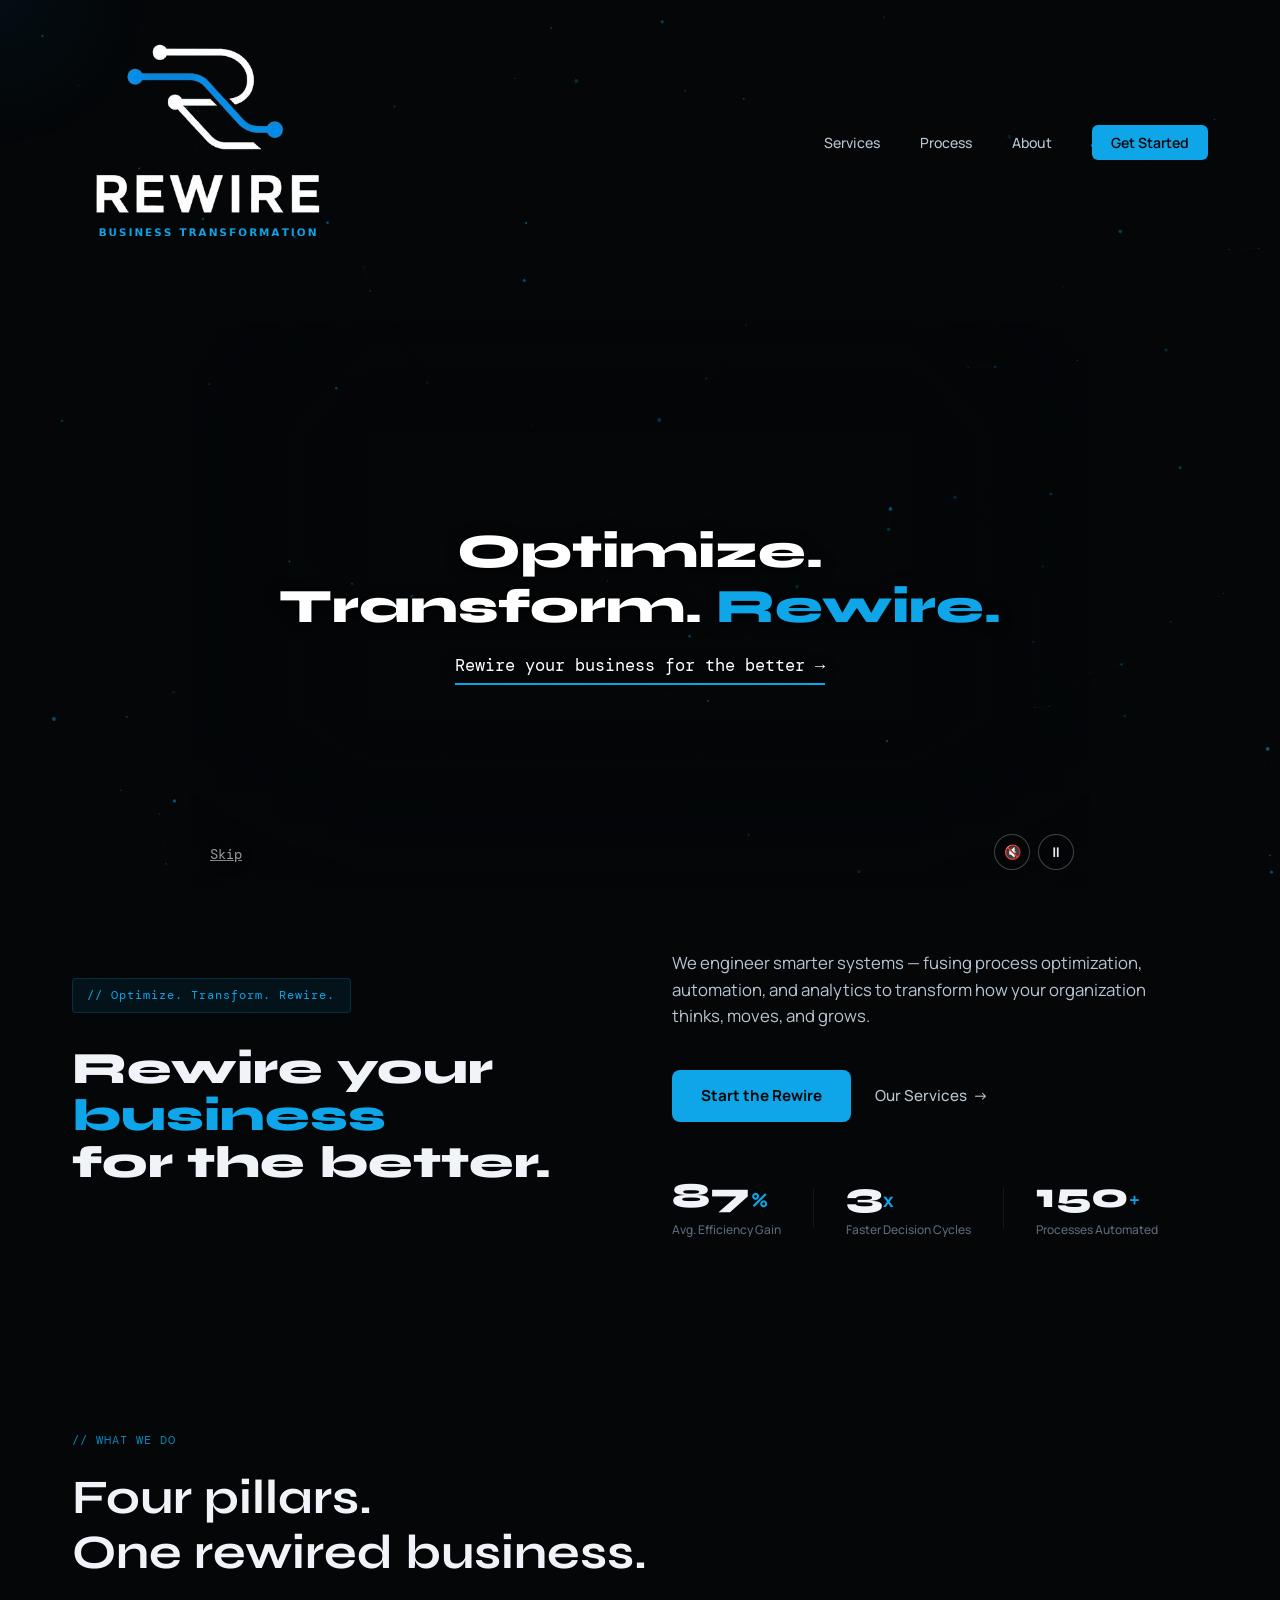
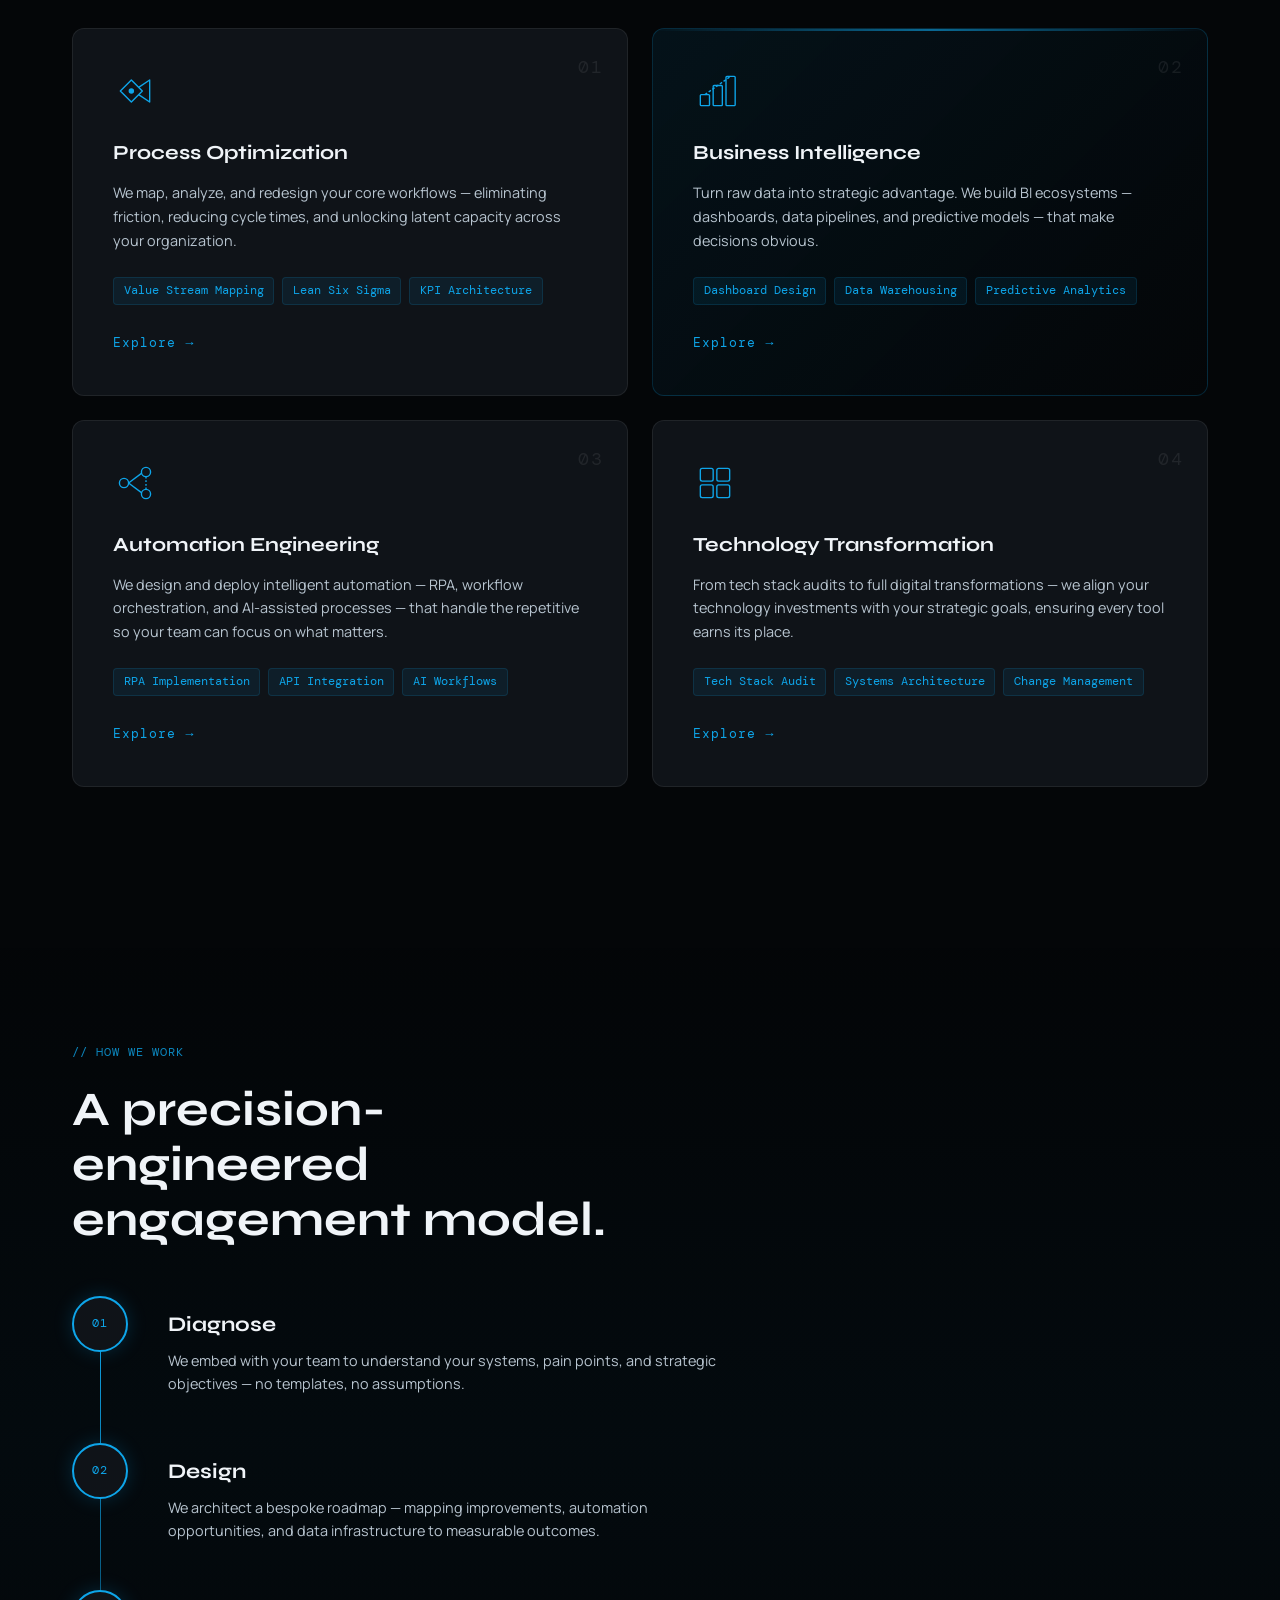
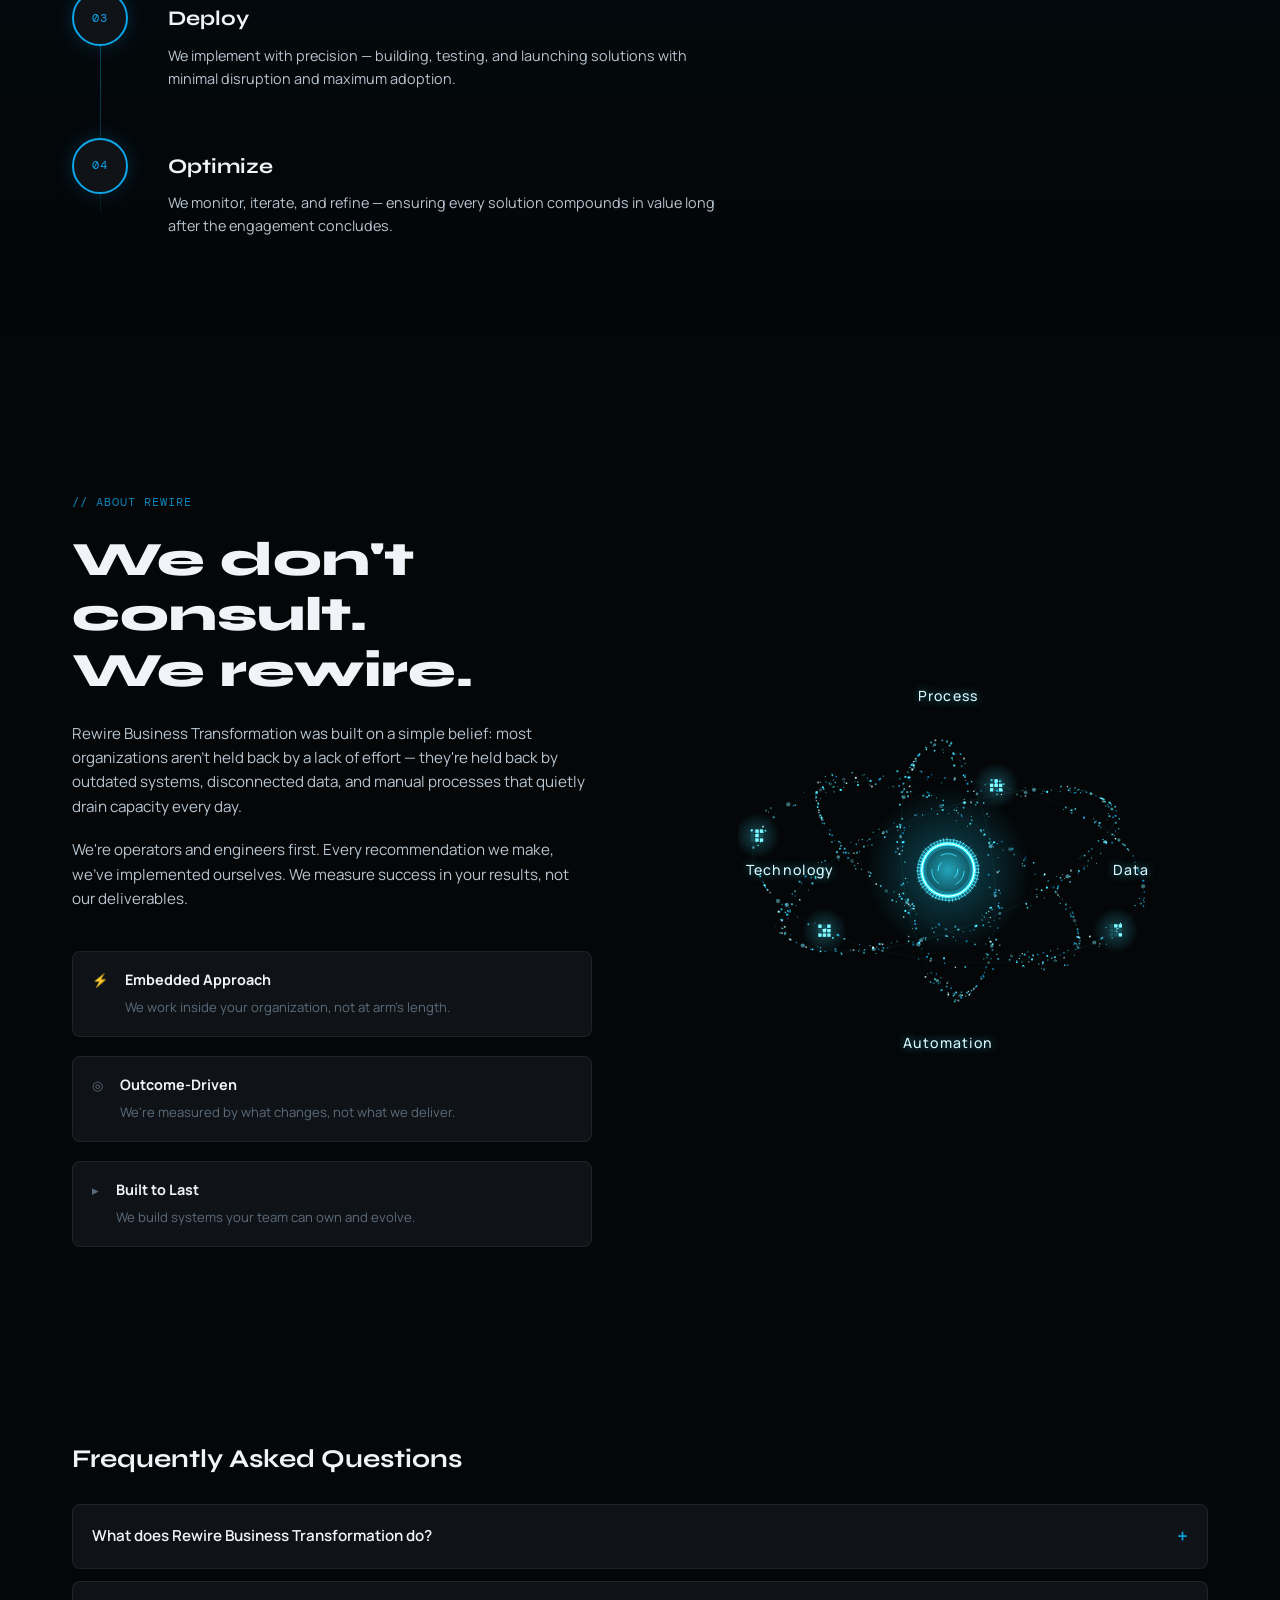
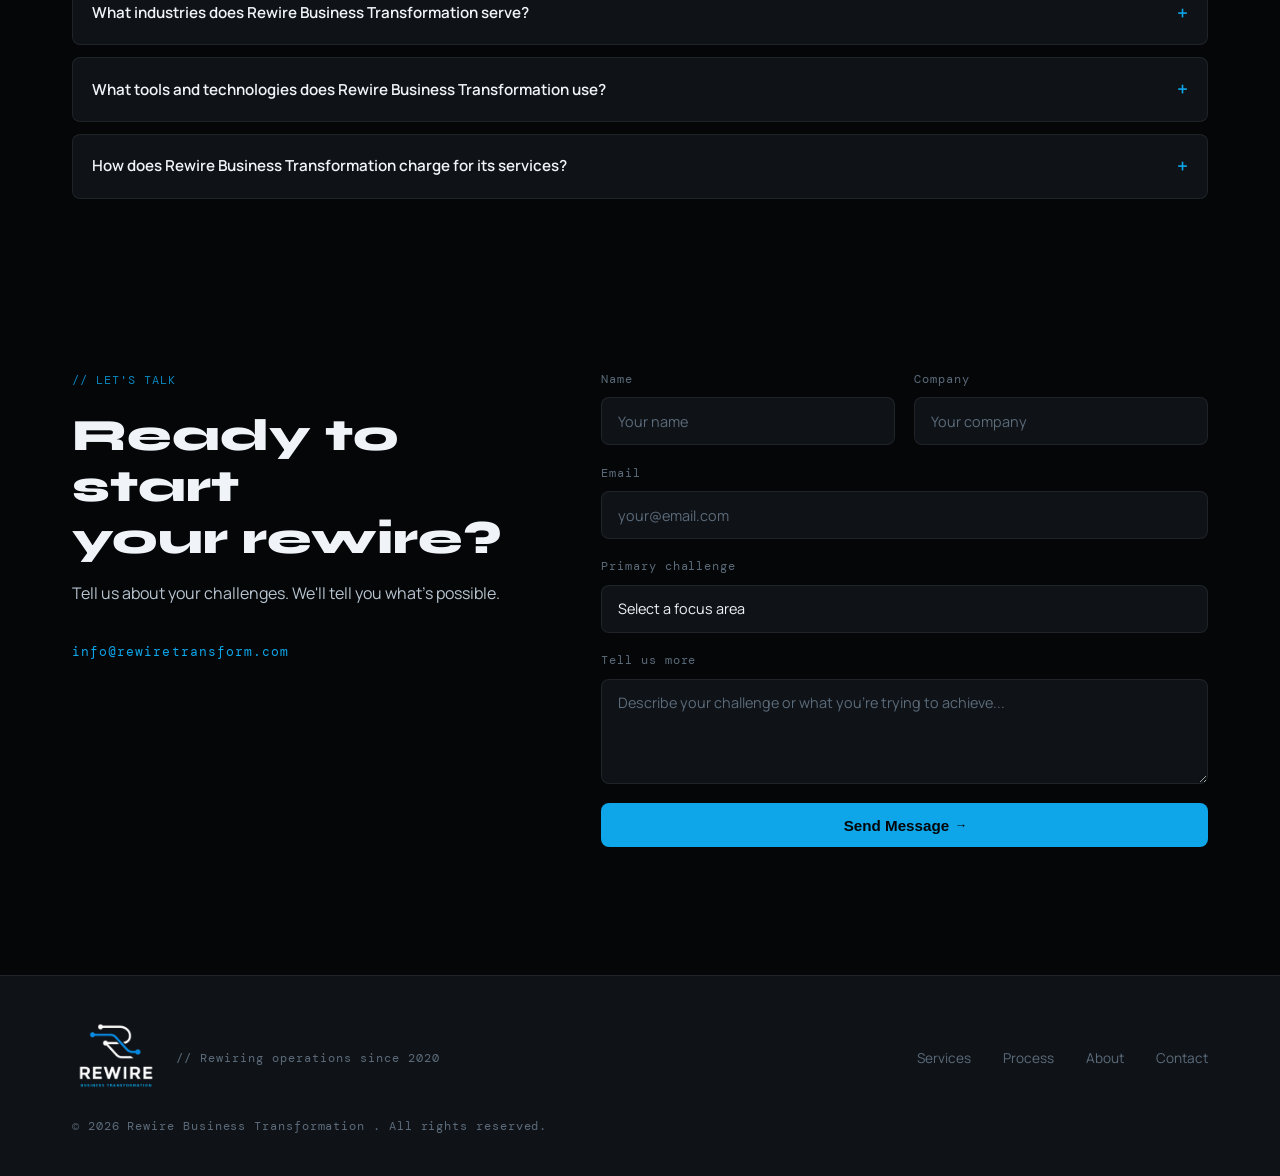
==== commit 1f7b3323: "Add files via upload" ====
--- a/index.html
+++ b/index.html
@@ -146,7 +146,7 @@
 <!-- ═══ HERO INTRO (plays before the video) ═══ -->
 <style>
 /* Intro lives INSIDE .circuit-diagram (the video box), so it matches the video's edges and spacing exactly */
-.rw-intro{position:absolute;inset:0;z-index:4;background:#000;border-radius:inherit;
+.rw-intro{position:absolute;inset:0;z-index:4;background:transparent;border-radius:inherit;
   display:flex;flex-direction:column;align-items:center;justify-content:center;
   gap:1.1rem;text-align:center;padding:0 6%;box-sizing:border-box;transition:opacity .6s ease,visibility 0s}
 .rw-intro.done{opacity:0;pointer-events:none;visibility:hidden;transition:opacity .8s ease,visibility 0s .8s}
@@ -158,6 +158,8 @@
 .rw-intro.run .rw-intro-words span:nth-child(2){animation-delay:1.2s}
 .rw-intro.run .rw-intro-words span:nth-child(3){animation-delay:2s}
 .rw-intro-words span:nth-child(3){color:#0ea5e9}
+/* readability over the video frame now that there is no black backing */
+.rw-intro-words,.rw-intro-link,.rw-intro-skip{text-shadow:0 2px 14px rgba(0,0,0,.85),0 0 3px rgba(0,0,0,.7)}
 .rw-intro-link{color:#fff;text-decoration:none;font-family:'DM Mono',monospace;font-size:clamp(.8rem,1.8vw,1.05rem);
   border-bottom:2px solid #0ea5e9;padding-bottom:.25rem;opacity:0;transform:translateY(12px)}
 .rw-intro.run .rw-intro-link{animation:rwRise .7s ease 2.8s forwards}
@@ -234,7 +236,7 @@
 <section class="hero-video-section">
 <div class="hero-visual">
 <div class="circuit-diagram">
-<video class="hero-video" autoplay muted loop playsinline id="hero-video" aria-hidden="true">
+<video class="hero-video" autoplay muted loop playsinline preload="auto" id="hero-video" aria-hidden="true">
 <source src="Hero_Video.mp4" type="video/mp4" />
 </video>
 <div class="hero-video-overlay" aria-hidden="true"></div>
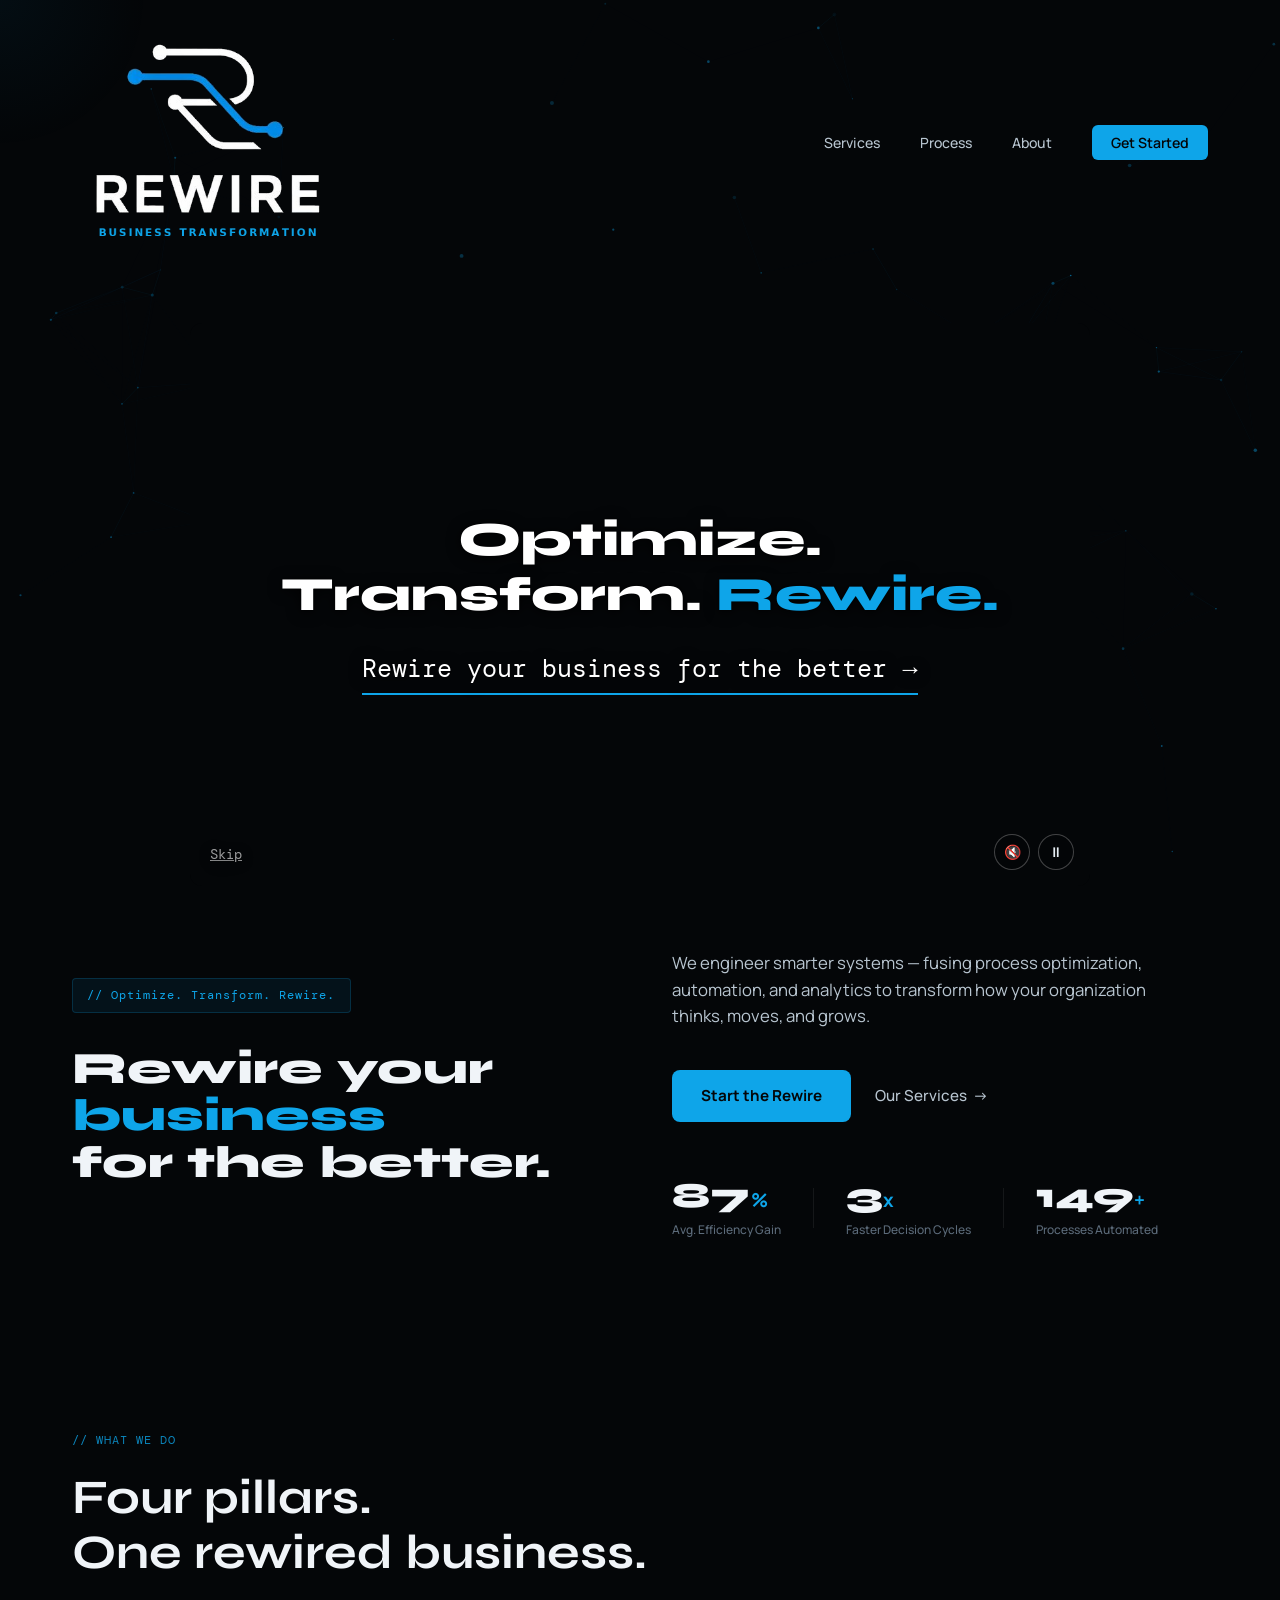
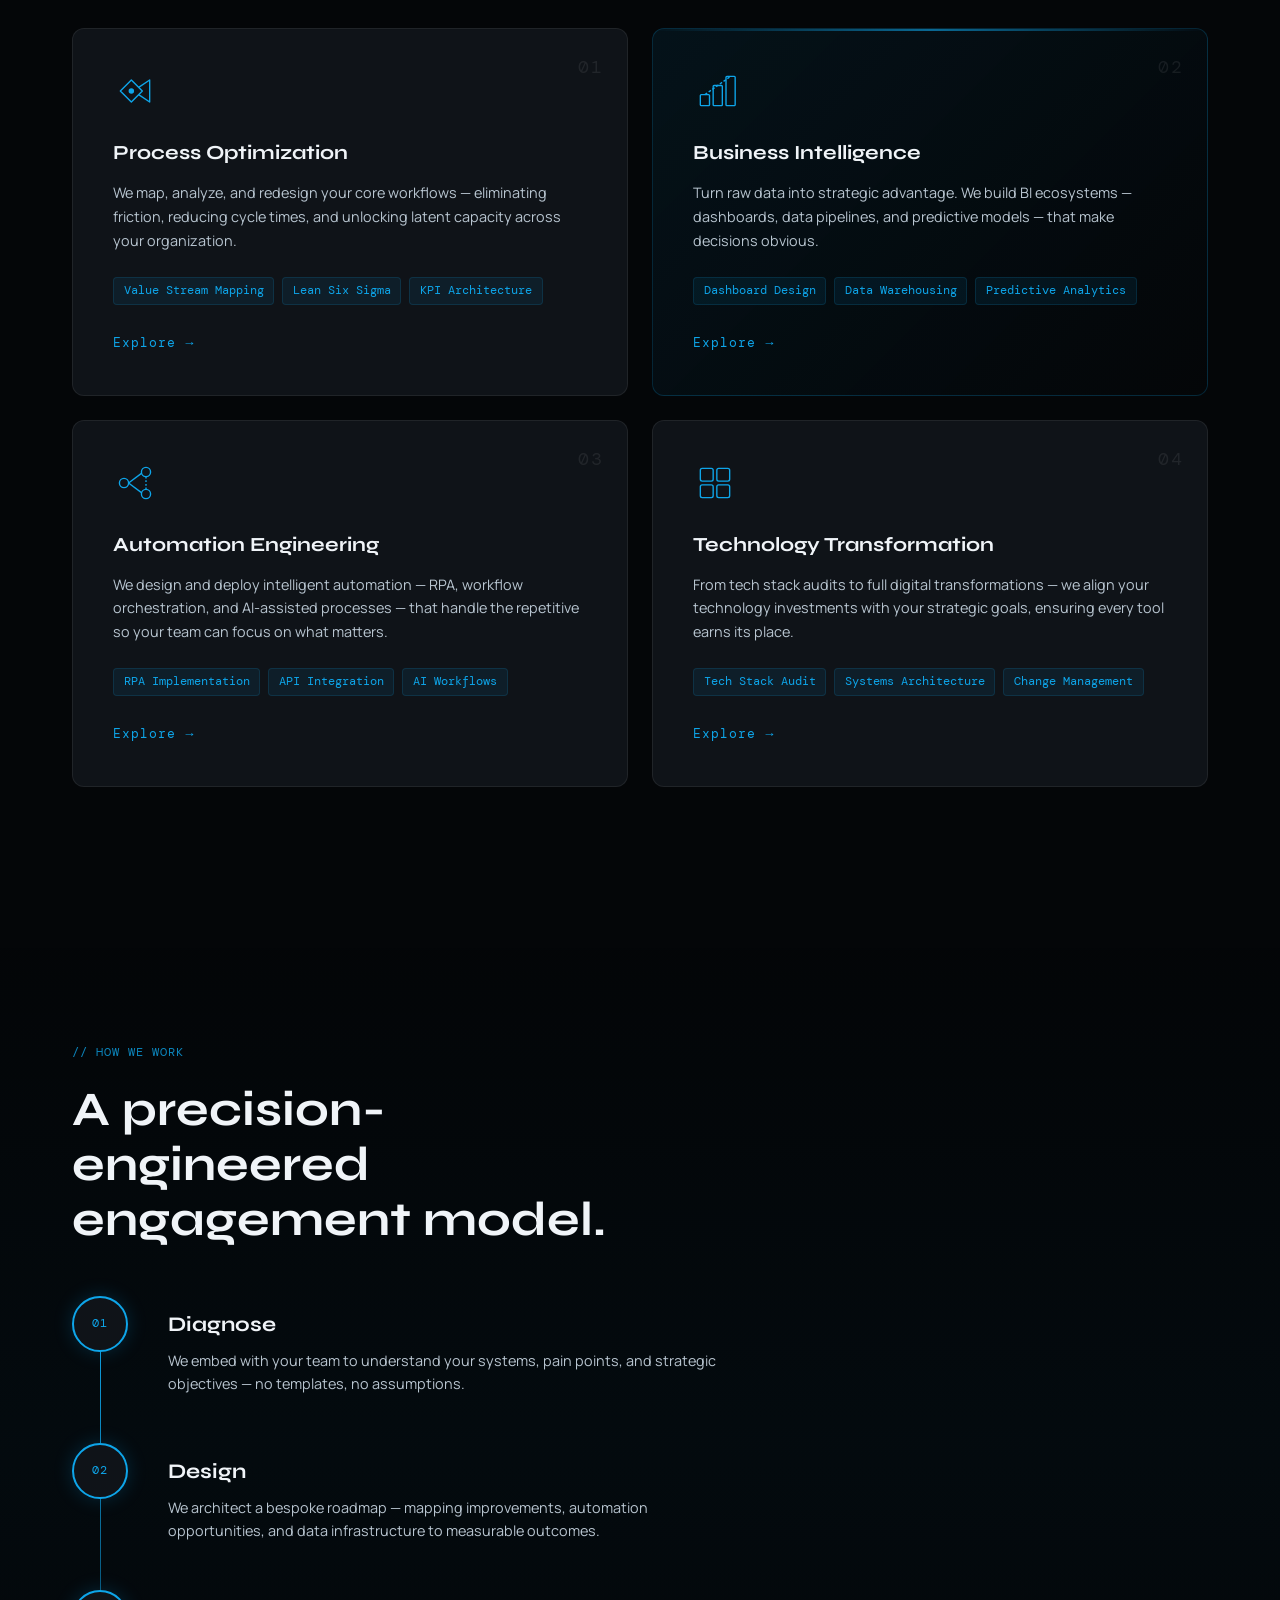
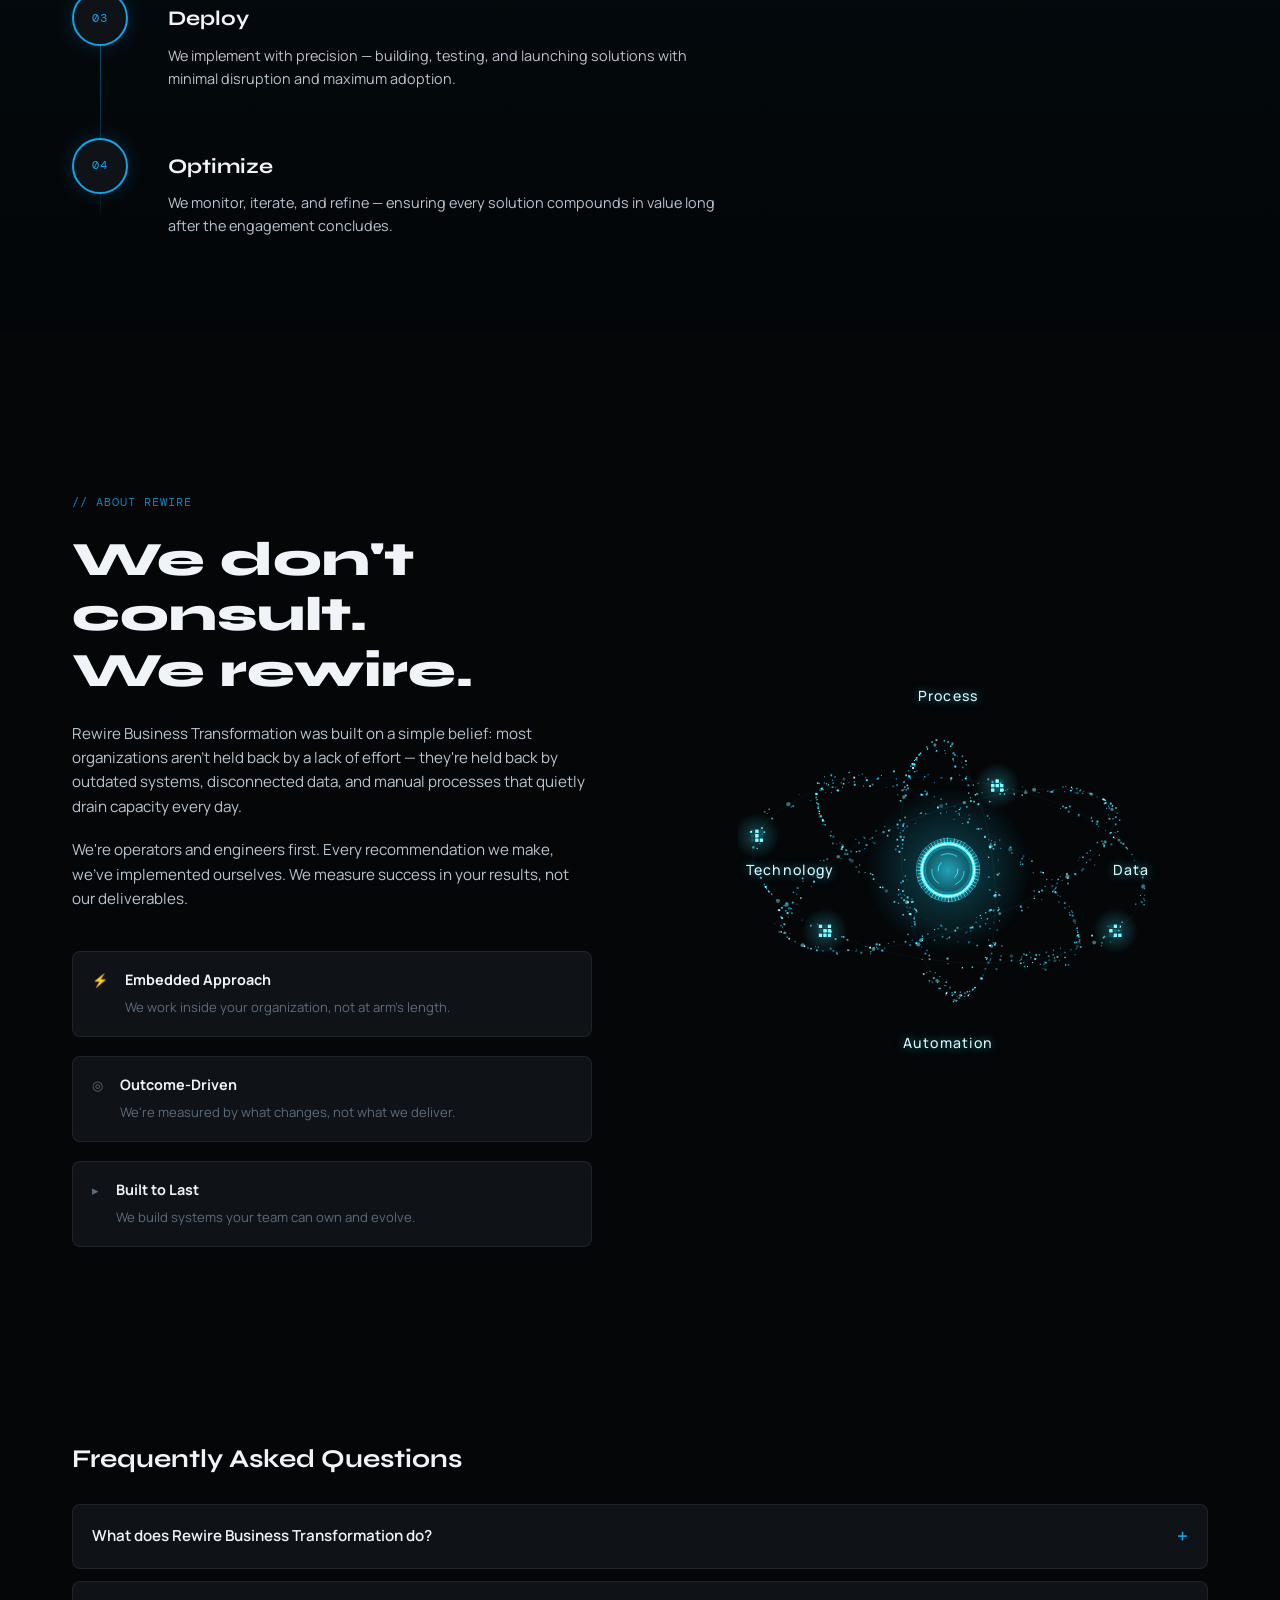
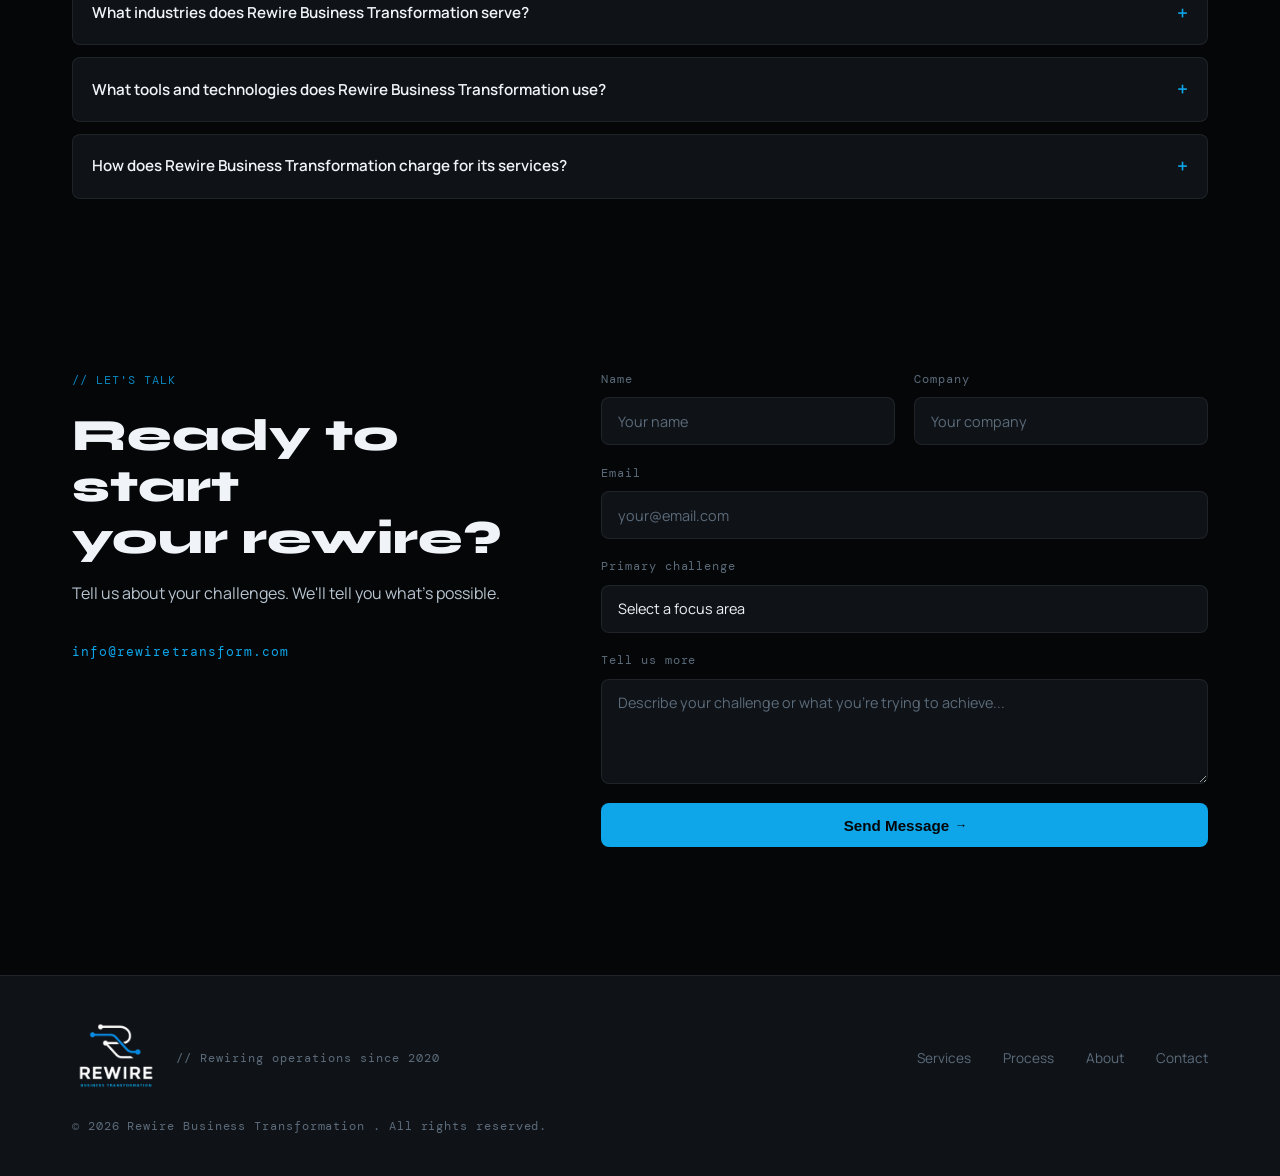
==== commit c405a0f6: "Add files via upload" ====
--- a/index.html
+++ b/index.html
@@ -146,12 +146,15 @@
 <!-- ═══ HERO INTRO (plays before the video) ═══ -->
 <style>
 /* Intro lives INSIDE .circuit-diagram (the video box), so it matches the video's edges and spacing exactly */
-.rw-intro{position:absolute;inset:0;z-index:4;background:transparent;border-radius:inherit;
+.rw-intro{position:absolute;inset:0;z-index:4;background:var(--black,#040608);border-radius:inherit;
   display:flex;flex-direction:column;align-items:center;justify-content:center;
-  gap:1.1rem;text-align:center;padding:0 6%;box-sizing:border-box;transition:opacity .6s ease,visibility 0s}
+  gap:1.65rem;text-align:center;padding:0 6%;box-sizing:border-box;transition:opacity .6s ease,visibility 0s}
 .rw-intro.done{opacity:0;pointer-events:none;visibility:hidden;transition:opacity .8s ease,visibility 0s .8s}
 .rw-intro-words{margin:0;color:#fff;font-family:'Syne',sans-serif;font-weight:800;
   font-size:clamp(1.4rem,4.6vw,3rem);line-height:1.15}
+/* size the intro text to the video box itself (cqw), so it fits the small box on tablets/phones too */
+.circuit-diagram{container-type:inline-size}
+.rw-intro-words{font-size:clamp(1.1rem,5.3cqw,3rem)}
 .rw-intro-words span{display:inline-block;margin:0 .15em;opacity:0;transform:translateY(12px)}
 .rw-intro.run .rw-intro-words span{animation:rwRise .7s ease forwards}
 .rw-intro.run .rw-intro-words span:nth-child(1){animation-delay:.4s}
@@ -160,15 +163,26 @@
 .rw-intro-words span:nth-child(3){color:#0ea5e9}
 /* readability over the video frame now that there is no black backing */
 .rw-intro-words,.rw-intro-link,.rw-intro-skip{text-shadow:0 2px 14px rgba(0,0,0,.85),0 0 3px rgba(0,0,0,.7)}
-.rw-intro-link{color:#fff;text-decoration:none;font-family:'DM Mono',monospace;font-size:clamp(.8rem,1.8vw,1.05rem);
+.rw-intro-link{color:#fff;text-decoration:none;font-family:'DM Mono',monospace;font-size:clamp(1.2rem,2.7vw,1.575rem);
   border-bottom:2px solid #0ea5e9;padding-bottom:.25rem;opacity:0;transform:translateY(12px)}
 .rw-intro.run .rw-intro-link{animation:rwRise .7s ease 2.8s forwards}
+.rw-intro-link{font-size:clamp(1.2rem,2.8cqw,1.575rem)}
 .rw-intro-link:hover{color:#0ea5e9}
 .video-toggle-btn.video-sound-btn{right:60px}
 .rw-intro-skip{position:absolute;left:20px;bottom:24px;background:none;border:0;color:#fff;opacity:.6;
   font-family:'DM Mono',monospace;font-size:.85rem;line-height:1;cursor:pointer;text-decoration:underline}
 .rw-intro-skip:hover,.rw-intro-skip:focus-visible{opacity:1}
 @keyframes rwRise{to{opacity:1;transform:none}}
+/* small screens: keep the text clear of the Skip / sound / pause row along the bottom */
+@media (max-width:768px){.rw-intro{padding-bottom:4rem}}
+/* phones: keep the bottom line below the top words in the size hierarchy */
+@media (max-width:480px){.rw-intro-link{font-size:clamp(1rem,2.8cqw,1.575rem)}}
+/* touch screens: 44px tap targets for Skip / sound / pause */
+@media (pointer:coarse){
+  .video-toggle-btn{width:44px;height:44px;font-size:16px;bottom:12px;right:12px}
+  .video-toggle-btn.video-sound-btn{right:64px}
+  .rw-intro-skip{min-width:44px;min-height:44px;padding:0 .75rem;display:inline-flex;align-items:center;justify-content:center;left:8px;bottom:12px}
+}
 @media (prefers-reduced-motion: reduce){
   .rw-intro-words span,.rw-intro-link,
   .rw-intro.run .rw-intro-words span,.rw-intro.run .rw-intro-link{animation:none;opacity:1;transform:none}
@@ -190,6 +204,16 @@
   .hero-video-section{padding-top:calc(.6rem + 120px + var(--vgap));padding-bottom:max(0px,calc(var(--vgap) - 1.5rem))}
 }
 @media (max-width:480px){
+  .hero-video-section{padding-top:calc(.6rem + 96px + var(--vgap))}
+}
+/* landscape phones: shrink the logo so the video row isn't pushed below the fold (must stay LAST so it wins) */
+@media (max-height:500px) and (orientation:landscape){
+  .logo-img{height:96px}
+  .nav.scrolled .logo-img{height:72px}
+  :root{--vgap:2rem}
+  .hero-video-section{padding-top:calc(1.2rem + 96px + var(--vgap))}
+}
+@media (max-height:500px) and (orientation:landscape) and (max-width:768px){
   .hero-video-section{padding-top:calc(.6rem + 96px + var(--vgap))}
 }
 </style>
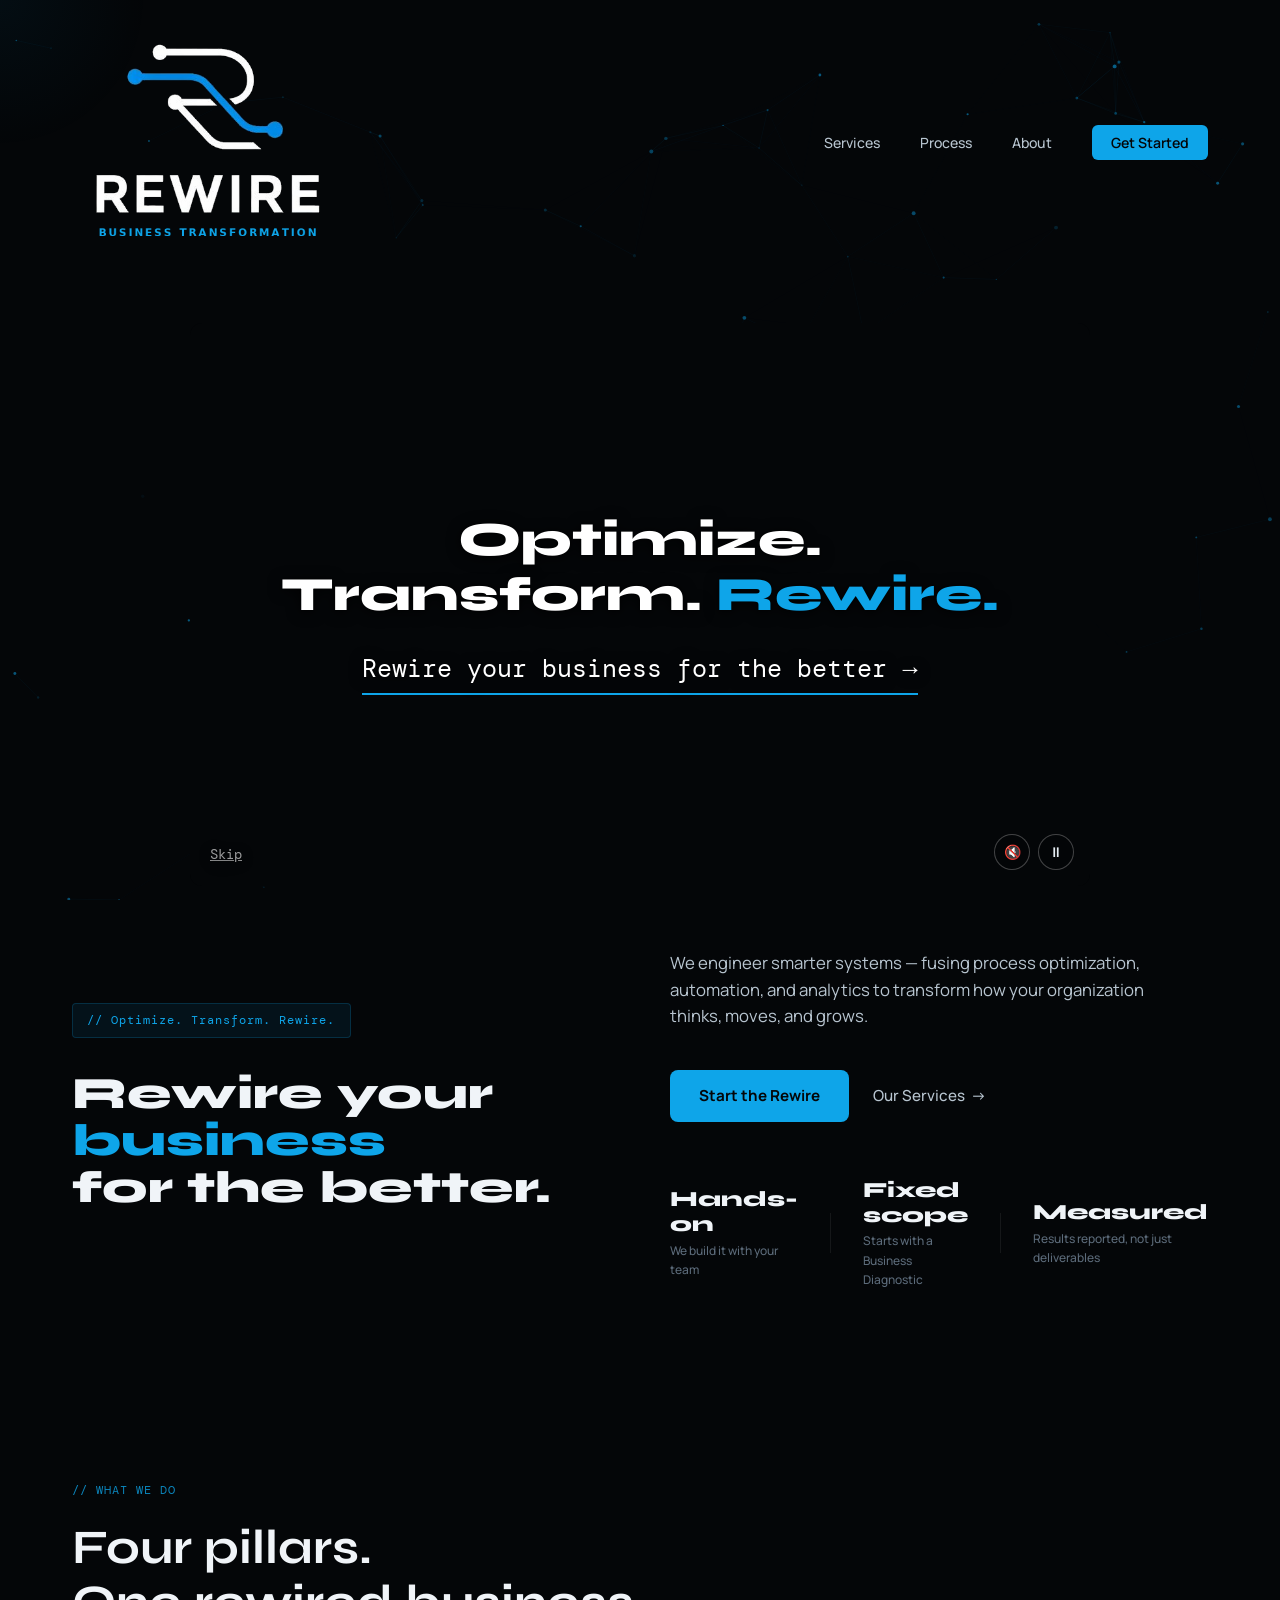
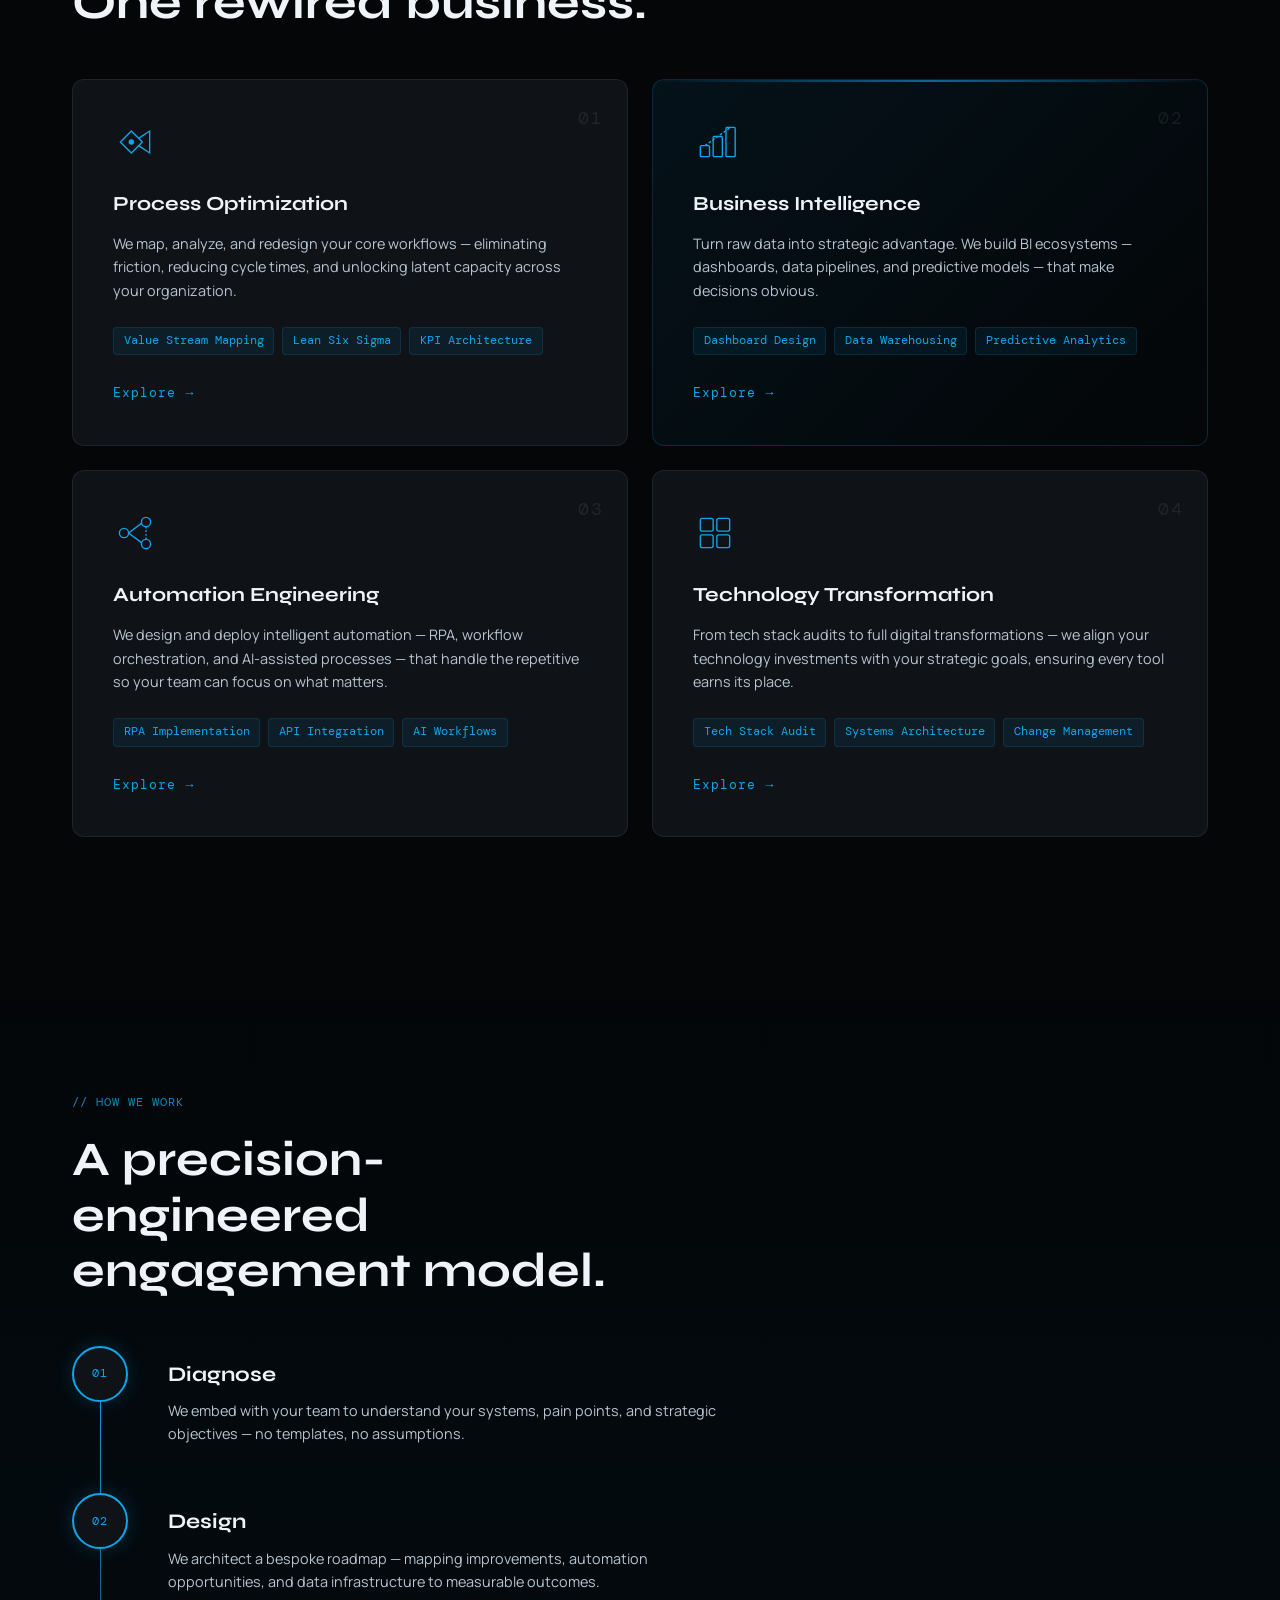
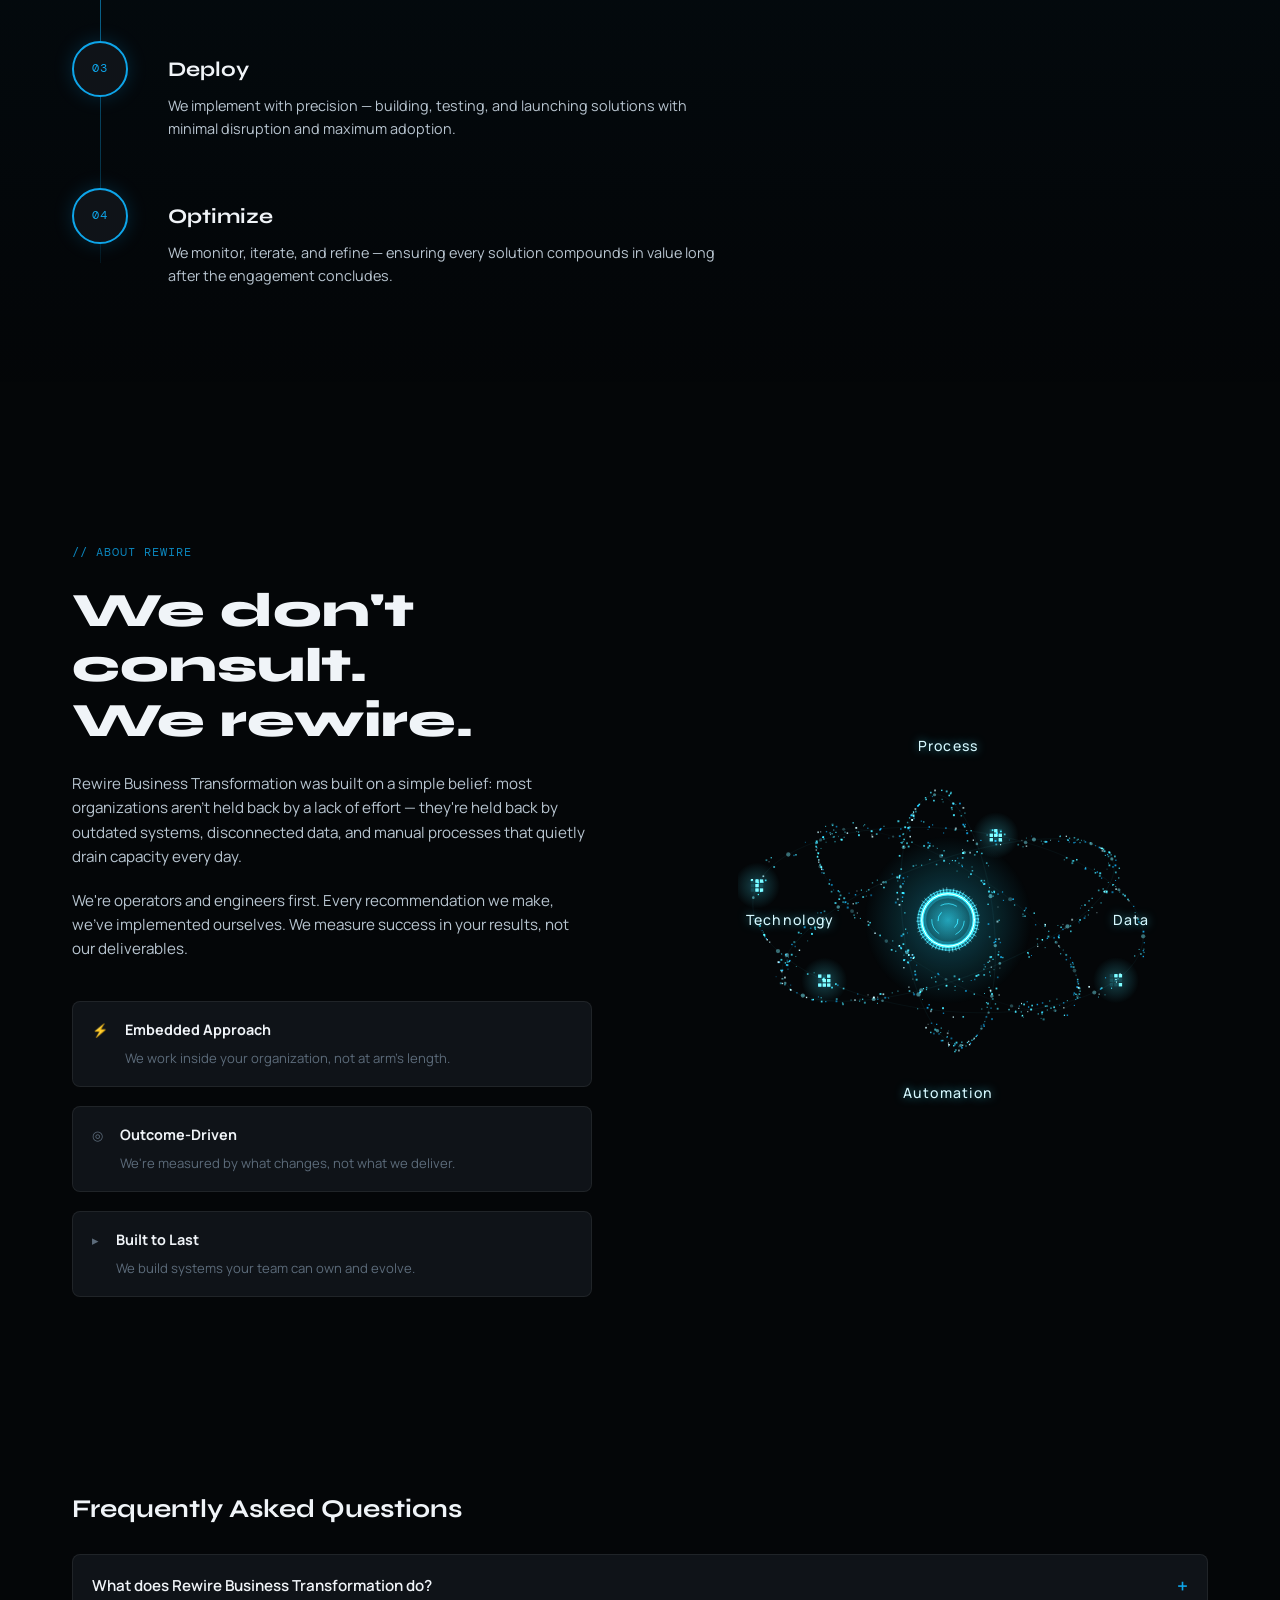
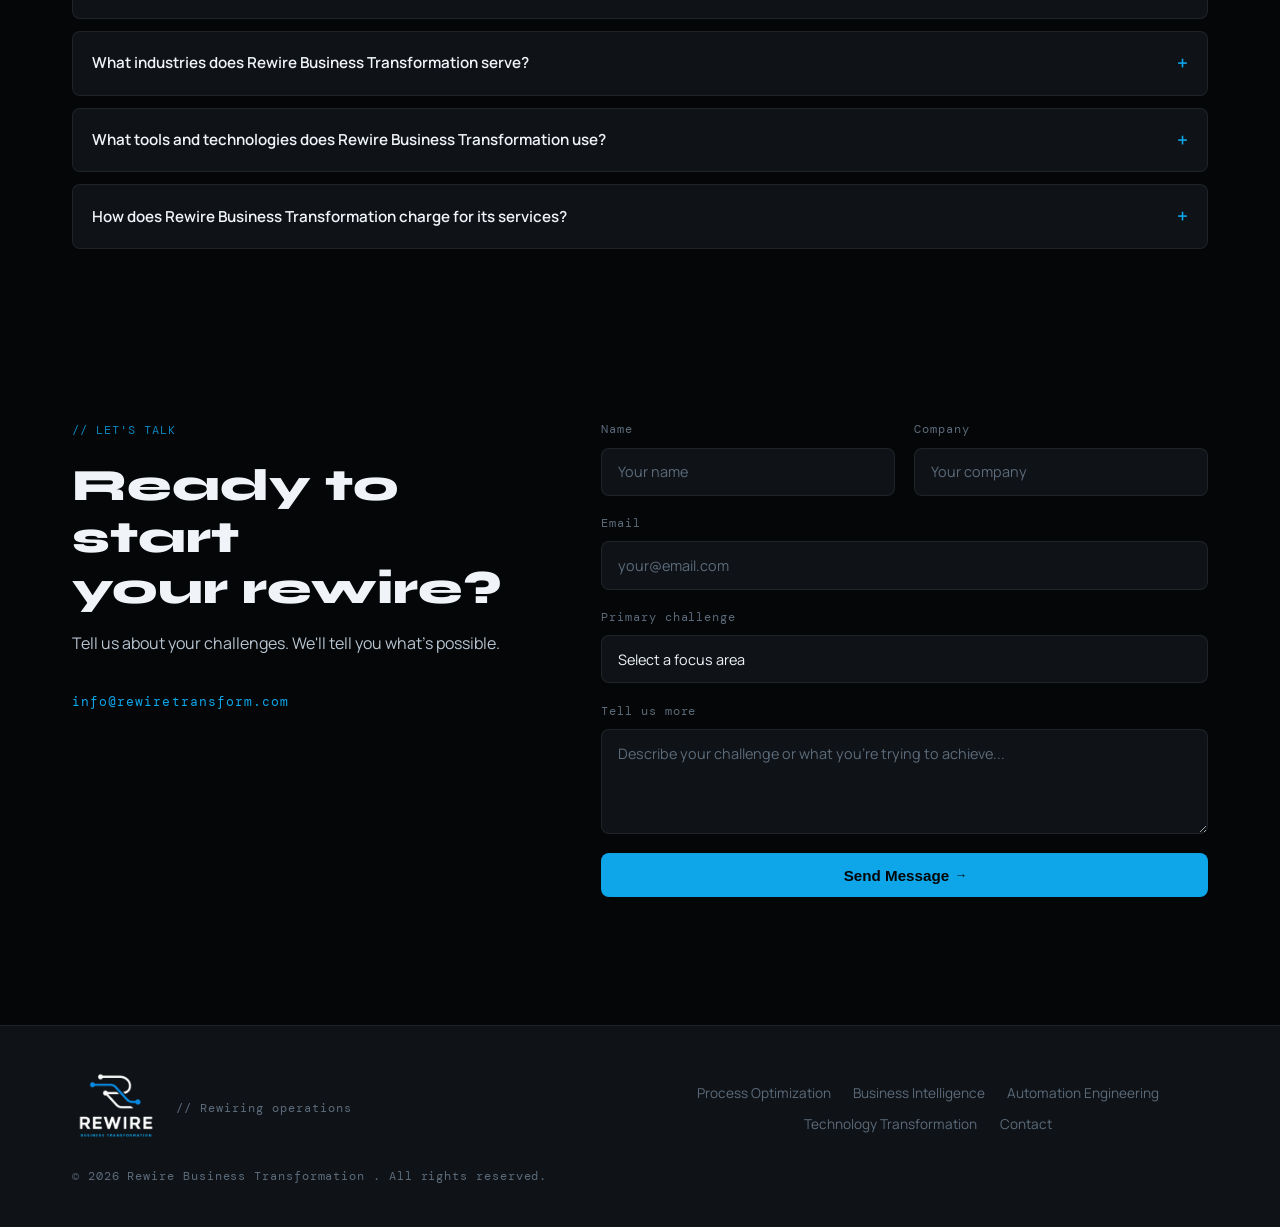
==== commit 6727e8b0: "Add files via upload" ====
--- a/index.html
+++ b/index.html
@@ -5,9 +5,8 @@
 <meta name="viewport" content="width=device-width, initial-scale=1.0" />
 
 <!-- ═══ PRIMARY SEO ═══ -->
-<title>Rewire Business Transformation | Business Intelligence, Process Optimization & Automation</title>
-<meta name="description" content="Rewire Business Transformation helps SMBs eliminate operational drag and unlock data-driven growth through process optimization, workflow automation, business intelligence dashboards, and AI technology consulting." />
-<meta name="keywords" content="business intelligence consulting, process optimization, workflow automation, RPA consulting, data analytics, dashboard design, AI automation, technology consulting, SMB consulting, operational efficiency" />
+<title>Rewire Business Transformation | Process, Data & Automation</title>
+<meta name="description" content="Rewire helps small and mid-sized businesses fix slow processes, get clear data, and automate manual work, then stays through implementation." />
 <meta name="author" content="Rewire Business Transformation" />
 <meta name="robots" content="index, follow, max-snippet:-1, max-image-preview:large, max-video-preview:-1" />
 <link rel="canonical" href="https://www.rewiretransform.com/" />
@@ -15,9 +14,10 @@
 <!-- ═══ OPEN GRAPH (Facebook, LinkedIn) ═══ -->
 <meta property="og:type" content="website" />
 <meta property="og:url" content="https://www.rewiretransform.com/" />
-<meta property="og:title" content="Rewire Business Transformation | Business Intelligence & Process Automation" />
-<meta property="og:description" content="We find where your business is leaking time and money, then fix it with automation, dashboards, and intelligent systems. SMB specialists." />
-<meta property="og:image" content="https://www.rewiretransform.com/Rewire.png" />
+<meta property="og:title" content="Rewire Business Transformation | Process, Data & Automation" />
+<meta property="og:description" content="We help small and mid-sized businesses fix slow processes, get clear data, and automate manual work, then stay through implementation." />
+<meta property="og:image" content="https://www.rewiretransform.com/og-image.png" />
+<meta property="og:image:alt" content="Rewire Business Transformation. Optimize. Transform. Rewire." />
 <meta property="og:image:width" content="1200" />
 <meta property="og:image:height" content="630" />
 <meta property="og:site_name" content="Rewire Business Transformation" />
@@ -26,72 +26,37 @@
 <!-- ═══ TWITTER CARD ═══ -->
 <meta name="twitter:card" content="summary_large_image" />
 <meta name="twitter:url" content="https://www.rewiretransform.com/" />
-<meta name="twitter:title" content="Rewire Business Transformation | Business Intelligence & Process Automation" />
-<meta name="twitter:description" content="We find where your business is leaking time and money, then fix it with automation, dashboards, and intelligent systems." />
-<meta name="twitter:image" content="https://www.rewiretransform.com/Rewire.png" />
+<meta name="twitter:title" content="Rewire Business Transformation | Process, Data & Automation" />
+<meta name="twitter:description" content="We help small and mid-sized businesses fix slow processes, get clear data, and automate manual work, then stay through implementation." />
+<meta name="twitter:image" content="https://www.rewiretransform.com/og-image.png" />
+<meta name="twitter:image:alt" content="Rewire Business Transformation. Optimize. Transform. Rewire." />
 
 <!-- ═══ STRUCTURED DATA — Organization ═══ -->
 <script type="application/ld+json">
 {
 "@context": "https://schema.org",
 "@type": "ProfessionalService",
+"@id": "https://www.rewiretransform.com/#organization",
 "name": "Rewire Business Transformation",
-"url": "https://www.rewiretransform.com",
-"logo": "https://www.rewiretransform.com/Rewire.png",
-"image": "https://www.rewiretransform.com/Rewire.png",
-"description": "Rewire Business Transformation helps businesses eliminate operational inefficiency through process optimization, workflow automation, business intelligence dashboards, and AI technology consulting.",
+"alternateName": "Rewire",
+"url": "https://www.rewiretransform.com/",
+"logo": {"@type": "ImageObject", "url": "https://www.rewiretransform.com/android-chrome-512x512.png", "width": 512, "height": 512},
+"image": "https://www.rewiretransform.com/og-image.png",
+"description": "Rewire Business Transformation helps small and mid-sized businesses fix slow processes, get clear data, and automate manual work, then stays through implementation.",
 "email": "info@rewiretransform.com",
-"areaServed": "US",
-"priceRange": "$$",
-"knowsAbout": [
-"Business Intelligence",
-"Process Optimization",
-"Workflow Automation",
-"RPA Implementation",
-"Data Analytics",
-"Dashboard Design",
-"AI Workflow Integration",
-"Technology Consulting"
-],
+"areaServed": {"@type": "Country", "name": "United States"},
+"contactPoint": {"@type": "ContactPoint", "contactType": "sales", "email": "info@rewiretransform.com", "areaServed": "US", "availableLanguage": "English"},
+"knowsAbout": ["Process Optimization","Business Intelligence","Workflow Automation","Data Analytics","Dashboard Design","AI Workflow Integration","Technology Consulting"],
 "hasOfferCatalog": {
-"@type": "OfferCatalog",
-"name": "Transformation Services",
-"itemListElement": [
-{
-"@type": "Offer",
-"itemOffered": {
-"@type": "Service",
-"name": "Process Optimization",
-"description": "We map, analyze, and redesign your core workflows — eliminating friction, reducing cycle times, and unlocking latent capacity across your organization."
-}
-},
-{
-"@type": "Offer",
-"itemOffered": {
-"@type": "Service",
-"name": "Business Intelligence",
-"description": "We build BI ecosystems — dashboards, data pipelines, and predictive models — that make decisions obvious."
-}
-},
-{
-"@type": "Offer",
-"itemOffered": {
-"@type": "Service",
-"name": "Automation Engineering",
-"description": "We design and deploy intelligent automation — RPA, workflow orchestration, and AI-assisted processes."
-}
-},
-{
-"@type": "Offer",
-"itemOffered": {
-"@type": "Service",
-"name": "Technology Transformation",
-"description": "We align your technology investments with your strategic goals, ensuring every tool earns its place."
-}
-}
-]
-},
-"sameAs": []
+  "@type": "OfferCatalog",
+  "name": "Rewire services",
+  "itemListElement": [
+    {"@type": "Offer", "itemOffered": {"@type": "Service", "name": "Process Optimization", "url": "https://www.rewiretransform.com/services/process-optimization"}},
+    {"@type": "Offer", "itemOffered": {"@type": "Service", "name": "Business Intelligence", "url": "https://www.rewiretransform.com/services/business-intelligence"}},
+    {"@type": "Offer", "itemOffered": {"@type": "Service", "name": "Automation Engineering", "url": "https://www.rewiretransform.com/services/automation-engineering"}},
+    {"@type": "Offer", "itemOffered": {"@type": "Service", "name": "Technology Transformation", "url": "https://www.rewiretransform.com/services/technology-transformation"}}
+  ]
+}
 }
 </script>
 
@@ -141,6 +106,12 @@
 <link rel="preconnect" href="https://fonts.googleapis.com" />
 <link rel="preconnect" href="https://fonts.gstatic.com" crossorigin />
 <link href="https://fonts.googleapis.com/css2?family=Syne:wght@400;600;700;800&family=DM+Mono:wght@300;400;500&family=Manrope:wght@300;400;500;600&display=swap" rel="stylesheet" />
+<link rel="icon" href="/favicon.ico" sizes="any" />
+<link rel="icon" type="image/png" sizes="32x32" href="/favicon-32x32.png" />
+<link rel="icon" type="image/png" sizes="16x16" href="/favicon-16x16.png" />
+<link rel="apple-touch-icon" href="/apple-touch-icon.png" />
+<link rel="manifest" href="/site.webmanifest" />
+<meta name="theme-color" content="#040608" />
 <link rel="stylesheet" href="style.css?v=1" />
 
 <!-- ═══ HERO INTRO (plays before the video) ═══ -->
@@ -188,6 +159,10 @@
   .rw-intro.run .rw-intro-words span,.rw-intro.run .rw-intro-link{animation:none;opacity:1;transform:none}
 }
 
+.stat-word{display:block;font-family:var(--font-display);font-size:1.35rem;font-weight:800;color:var(--white);line-height:1.15}
+@media (max-width:768px){.stat-word{font-size:1.1rem}}
+@media (max-width:480px){.stat-word{font-size:1rem}}
+
 /* Equal spacing: gap from the logo (above) to the video row = gap from the video row to the headline (below).
    Change --vgap to move the row up or down; both sides stay equal. */
 :root{--vgap:4rem}
@@ -216,6 +191,7 @@
 @media (max-height:500px) and (orientation:landscape) and (max-width:768px){
   .hero-video-section{padding-top:calc(.6rem + 96px + var(--vgap))}
 }
+.footer-nav{flex-wrap:wrap;justify-content:center;gap:.6rem 1.4rem;max-width:560px}
 </style>
 <noscript><style>.rw-intro{display:none}</style></noscript>
 
@@ -295,20 +271,20 @@
 <a href="#contact" class="btn-primary">Start the Rewire</a>
 <a href="#services" class="btn-ghost">Our Services <span class="arrow" aria-hidden="true">→</span></a>
 </div>
-<div class="hero-stats" aria-label="Key results">
+<div class="hero-stats" aria-label="How we work">
 <div class="stat">
-<span class="stat-num" data-target="87">0</span><span class="stat-unit" aria-hidden="true">%</span>
-<span class="stat-label">Avg. Efficiency Gain</span>
+<span class="stat-word">Hands-on</span>
+<span class="stat-label">We build it with your team</span>
 </div>
 <div class="stat-divider" aria-hidden="true"></div>
 <div class="stat">
-<span class="stat-num" data-target="3">0</span><span class="stat-unit" aria-hidden="true">x</span>
-<span class="stat-label">Faster Decision Cycles</span>
+<span class="stat-word">Fixed scope</span>
+<span class="stat-label">Starts with a Business Diagnostic</span>
 </div>
 <div class="stat-divider" aria-hidden="true"></div>
 <div class="stat">
-<span class="stat-num" data-target="150">0</span><span class="stat-unit" aria-hidden="true">+</span>
-<span class="stat-label">Processes Automated</span>
+<span class="stat-word">Measured</span>
+<span class="stat-label">Results reported, not just deliverables</span>
 </div>
 </div>
 </div>
@@ -340,7 +316,7 @@
 <li>Lean Six Sigma</li>
 <li>KPI Architecture</li>
 </ul>
-<a href="#contact" class="service-link mono">Explore →</a>
+<a href="/services/process-optimization" class="service-link mono" aria-label="Explore Process Optimization">Explore →</a>
 </article>
 
 <article class="service-card featured" data-index="02">
@@ -360,7 +336,7 @@
 <li>Data Warehousing</li>
 <li>Predictive Analytics</li>
 </ul>
-<a href="#contact" class="service-link mono">Explore →</a>
+<a href="/services/business-intelligence" class="service-link mono" aria-label="Explore Business Intelligence">Explore →</a>
 </article>
 
 <article class="service-card" data-index="03">
@@ -382,7 +358,7 @@
 <li>API Integration</li>
 <li>AI Workflows</li>
 </ul>
-<a href="#contact" class="service-link mono">Explore →</a>
+<a href="/services/automation-engineering" class="service-link mono" aria-label="Explore Automation Engineering">Explore →</a>
 </article>
 
 <article class="service-card" data-index="04">
@@ -402,7 +378,7 @@
 <li>Systems Architecture</li>
 <li>Change Management</li>
 </ul>
-<a href="#contact" class="service-link mono">Explore →</a>
+<a href="/services/technology-transformation" class="service-link mono" aria-label="Explore Technology Transformation">Explore →</a>
 </article>
 
 </div>
@@ -572,12 +548,13 @@
 <a href="/" aria-label="Rewire Business Transformation home">
 <img src="Rewire.png" alt="Rewire Business Transformation" width="52" height="52" />
 </a>
-<span class="mono footer-tagline">// Rewiring operations since 2020</span>
+<span class="mono footer-tagline">// Rewiring operations</span>
 </div>
 <nav class="footer-nav" aria-label="Footer navigation">
-<a href="#services">Services</a>
-<a href="#process">Process</a>
-<a href="#about">About</a>
+<a href="/services/process-optimization">Process Optimization</a>
+<a href="/services/business-intelligence">Business Intelligence</a>
+<a href="/services/automation-engineering">Automation Engineering</a>
+<a href="/services/technology-transformation">Technology Transformation</a>
 <a href="#contact">Contact</a>
 </nav>
 <div class="footer-copy mono">
@@ -634,6 +611,7 @@
     if(!showing) return;
     showing=false; clearTimeout(timer);
     intro.classList.add('done');
+    if(reduce) return;                       // reduced motion: script.js keeps the video paused; the visitor presses play
     if(firstPlay){ firstPlay=false; playWithSound(); } else play();
   }
 
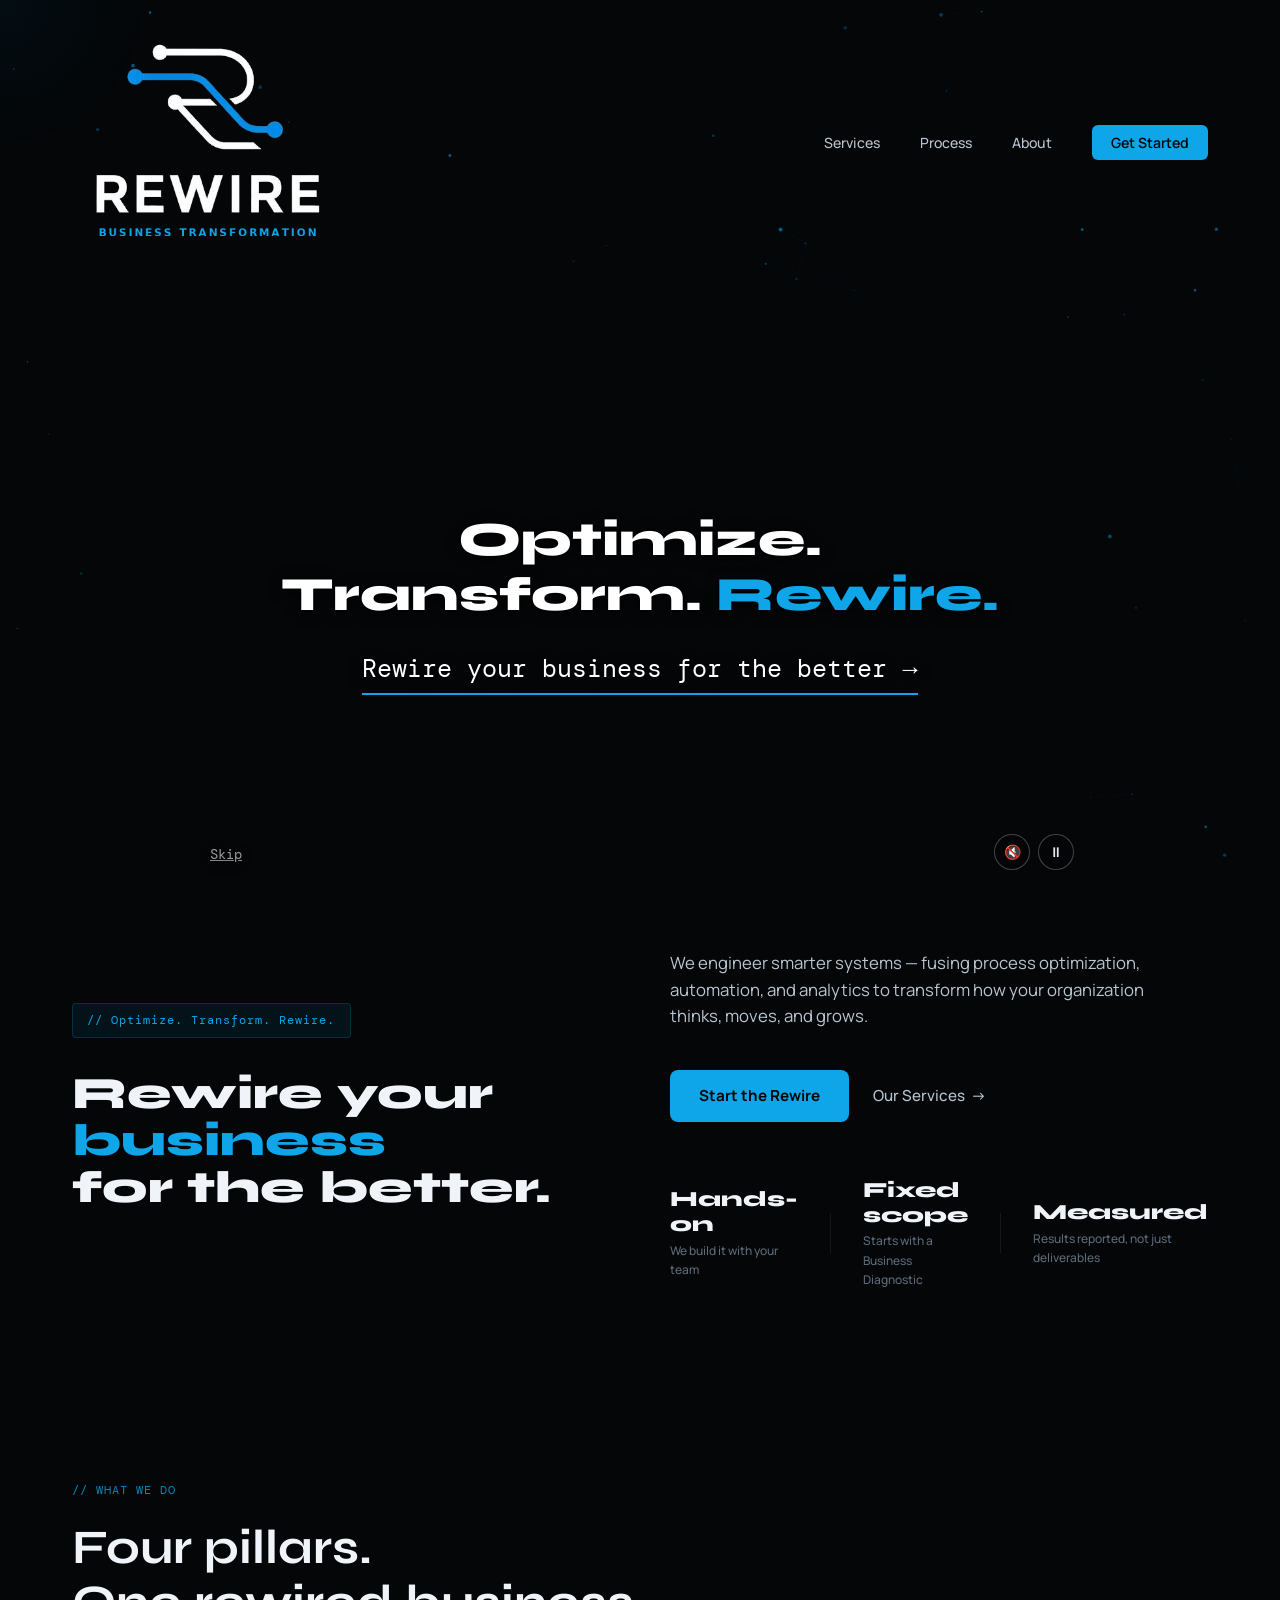
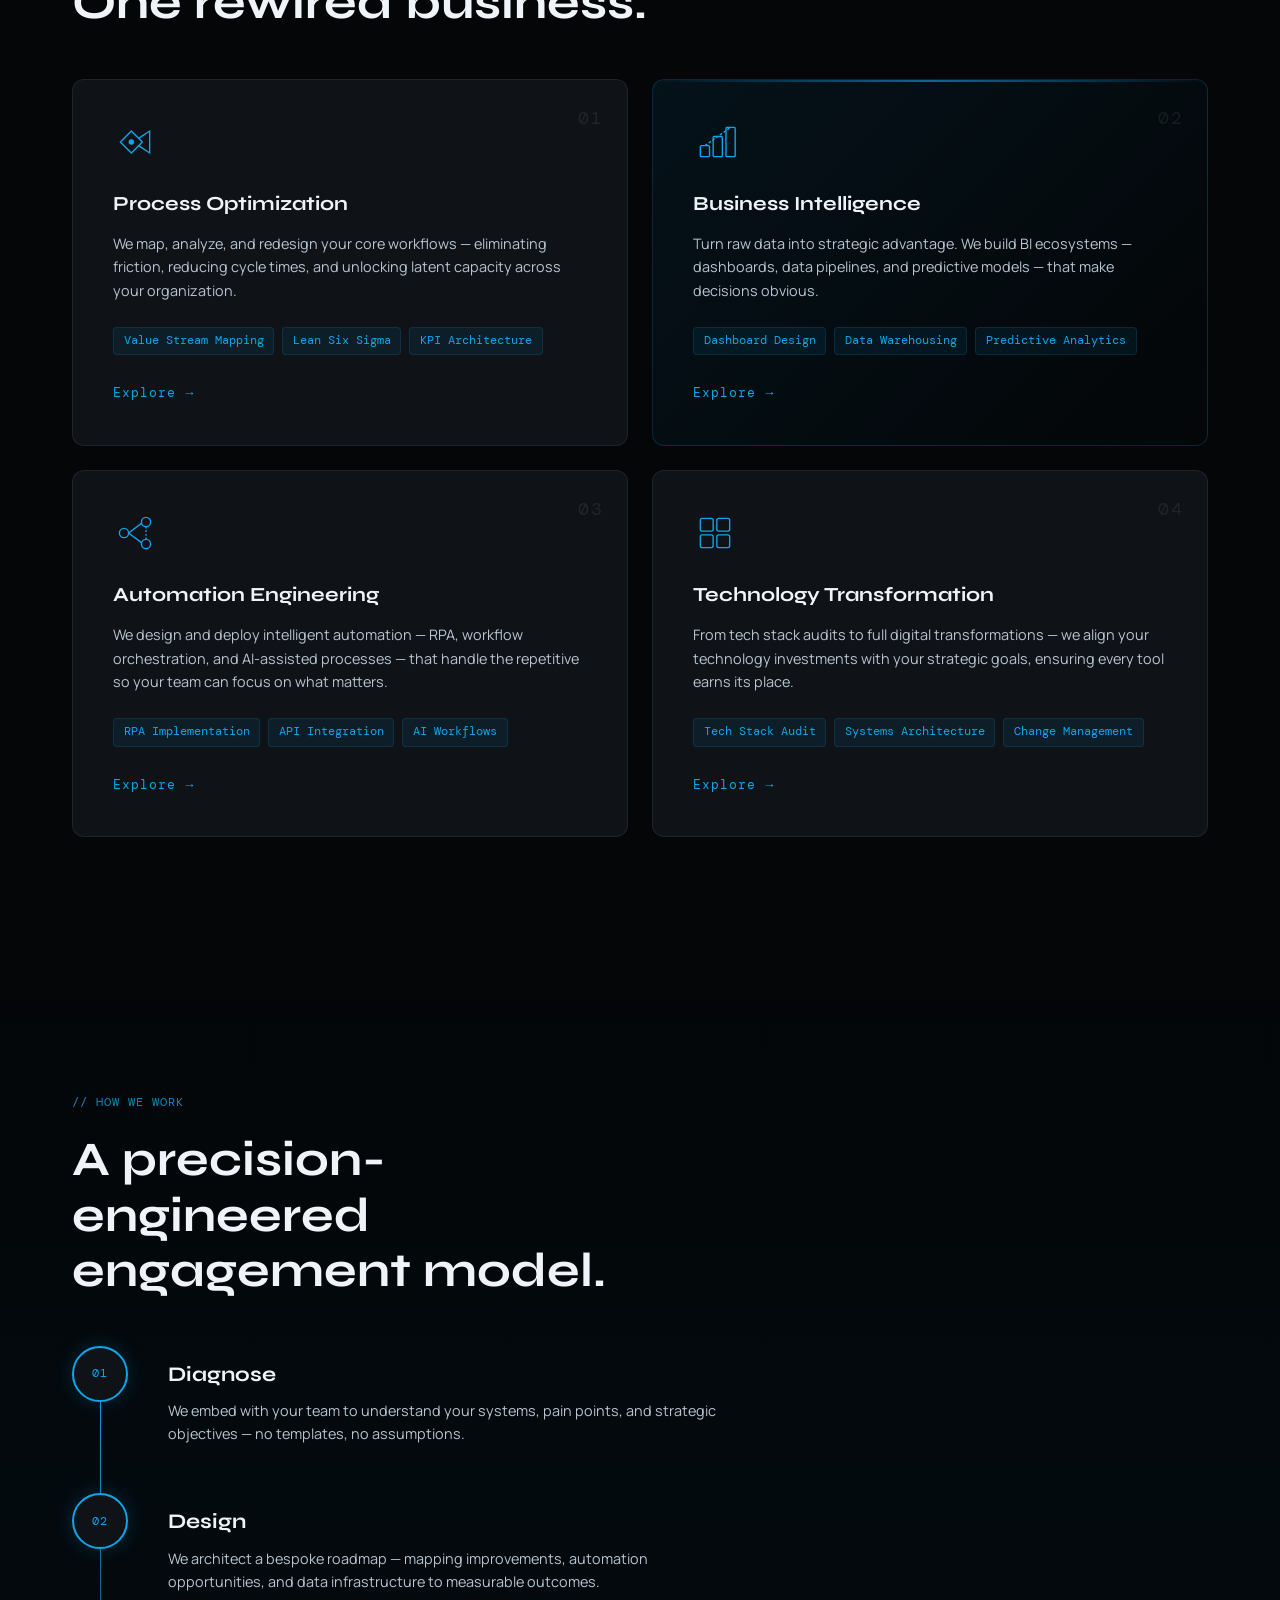
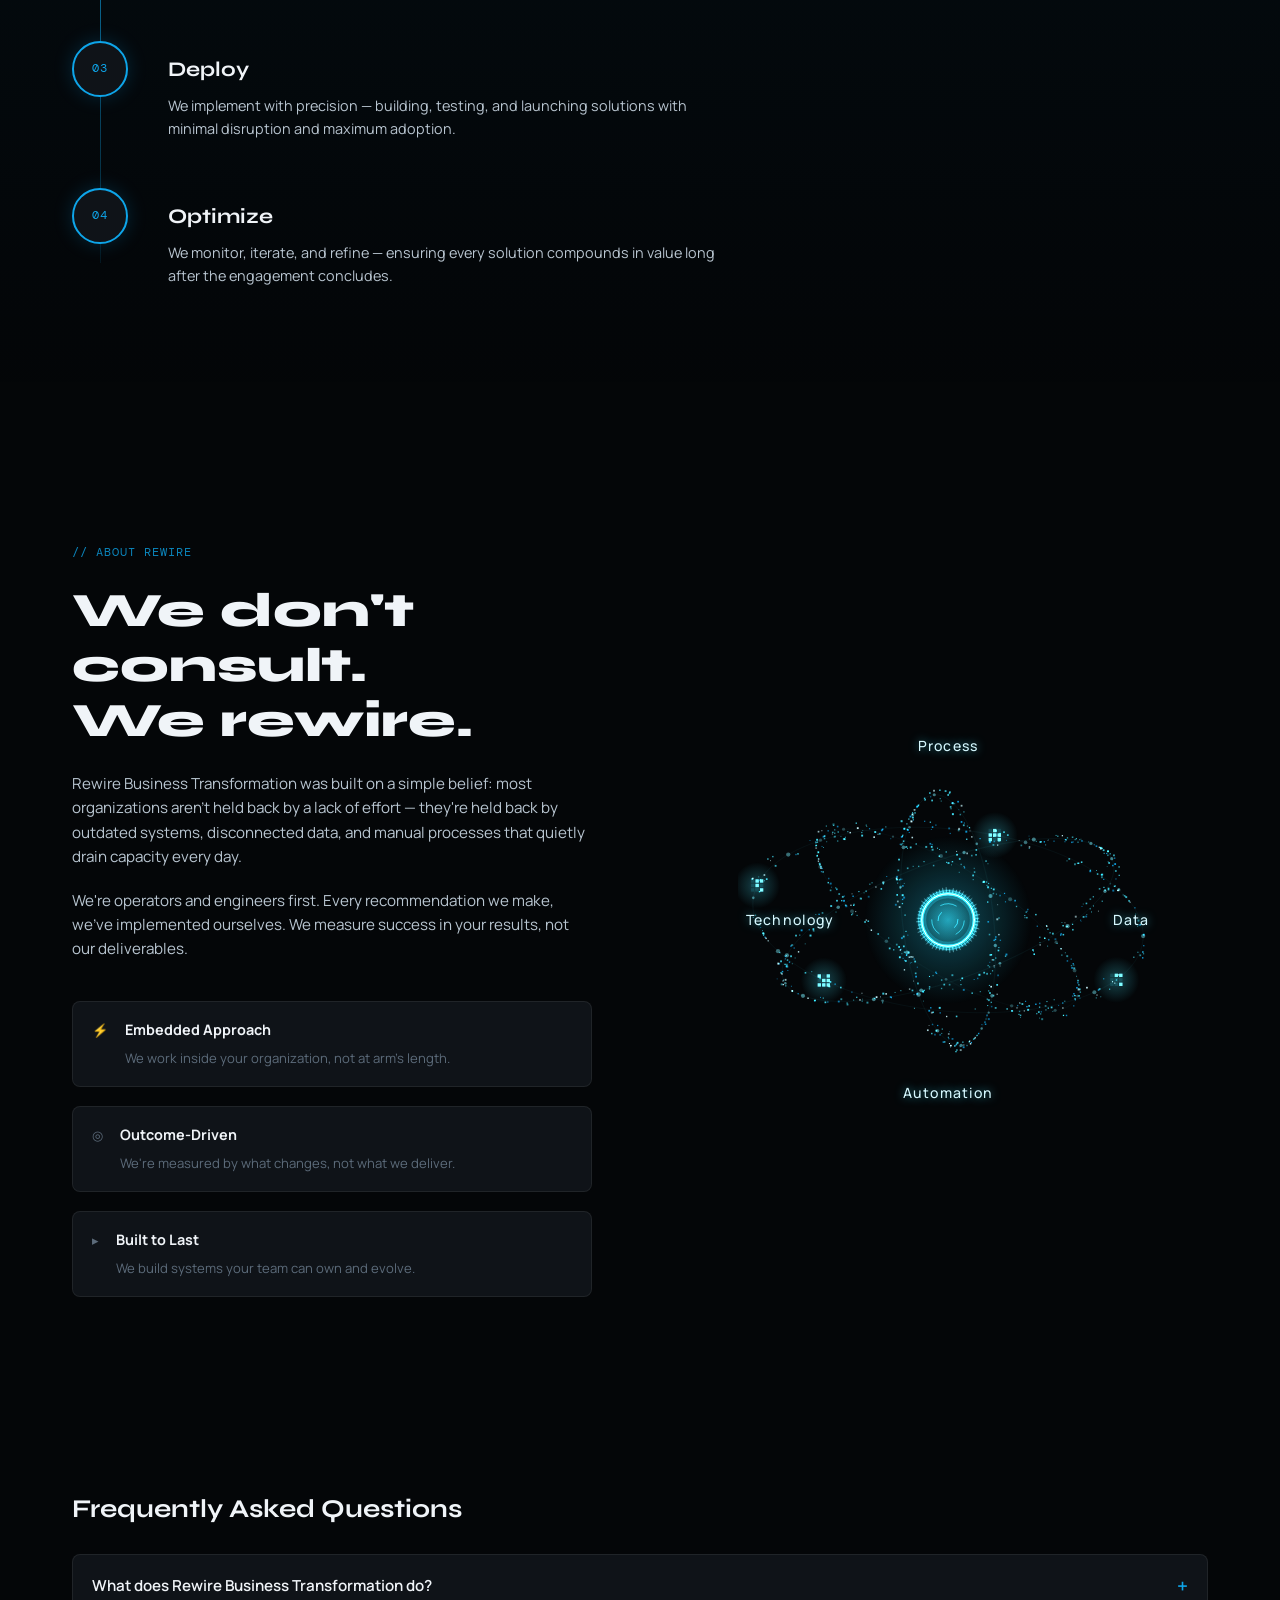
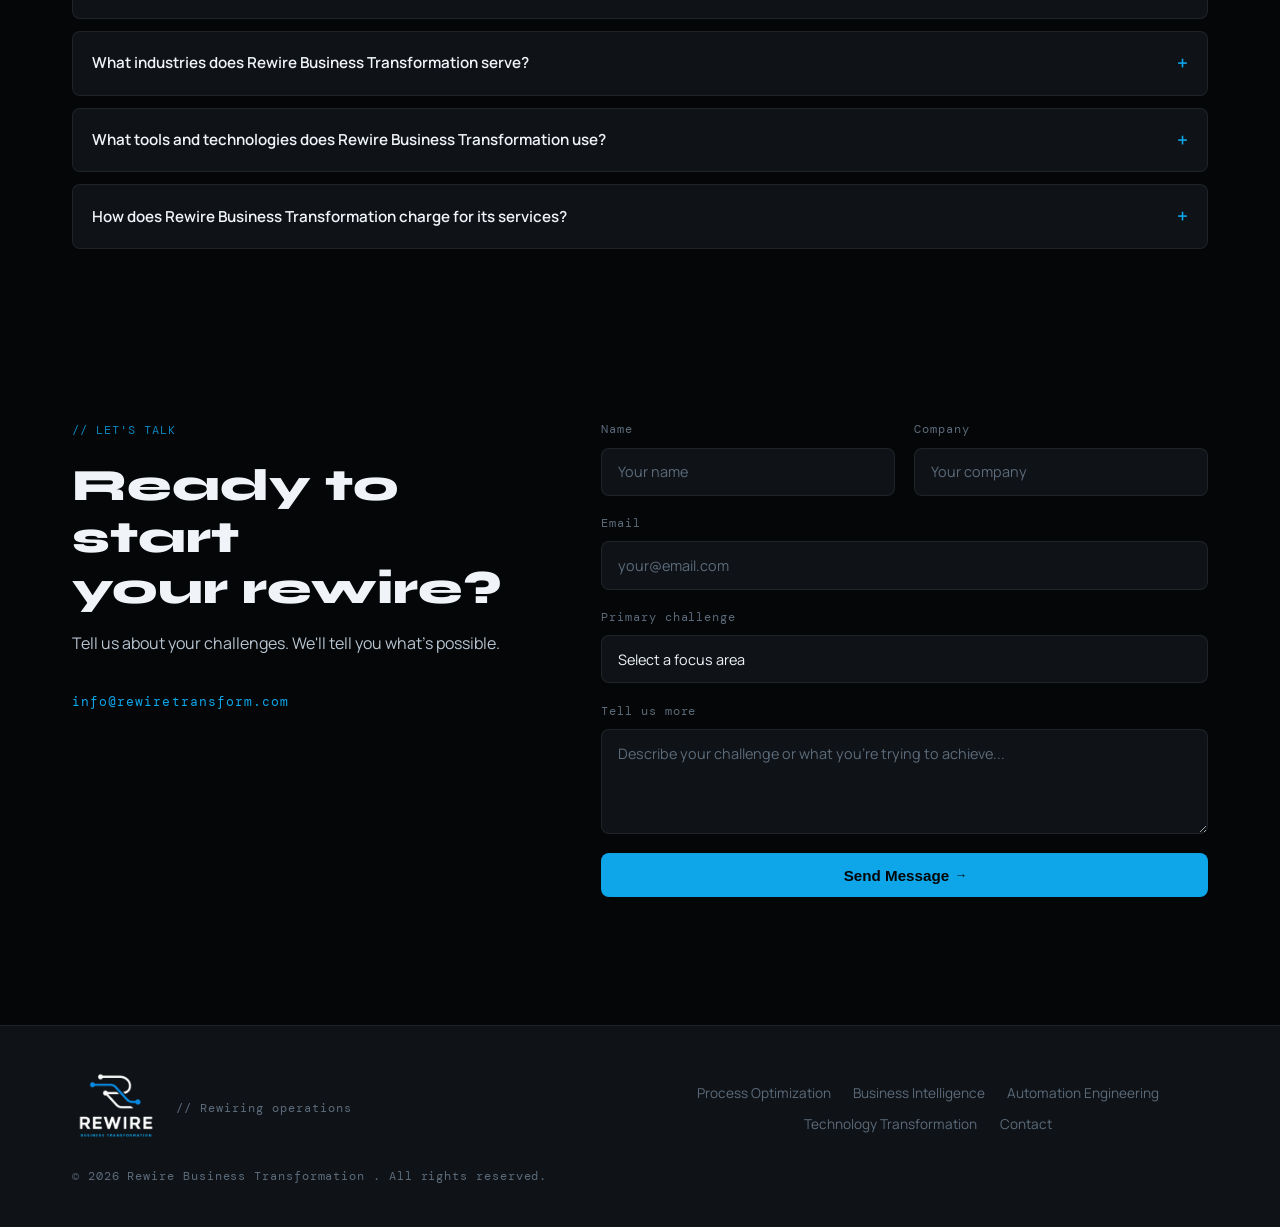
==== commit c4ad2b85: "Add files via upload" ====
--- a/index.html
+++ b/index.html
@@ -578,14 +578,9 @@
 
   function play(){ var p=v.play(); if(p&&p.catch) p.catch(function(){}); }
 
-  // Sound: try it on the first play only. Browsers block unmuted autoplay until the visitor
-  // interacts, so if blocked we fall back to muted. A click on Skip / the link / the sound button counts.
-  var firstPlay=true, userUnmuted=false, sb=document.getElementById('rw-sound');
-  function playWithSound(){
-    v.muted=false;
-    var p=v.play();
-    if(p&&p.catch) p.catch(function(){ v.muted=true; play(); });
-  }
+  // Sound: off by default. The sound button turns it on, and that choice holds until the visitor turns it off.
+  var userUnmuted=false, sb=document.getElementById('rw-sound');
+  v.muted=true;
   function syncSound(){
     if(!sb) return;
     var on=!v.muted;
@@ -612,11 +607,10 @@
     showing=false; clearTimeout(timer);
     intro.classList.add('done');
     if(reduce) return;                       // reduced motion: script.js keeps the video paused; the visitor presses play
-    if(firstPlay){ firstPlay=false; playWithSound(); } else play();
+    play();
   }
 
   v.addEventListener('ended',function(){
-    if(!userUnmuted) v.muted=true;           // later loops default to no audio
     if(reduce){ try{v.currentTime=0}catch(e){} play(); return; }  // reduced motion: plain loop, no repeating intro
     show();
   });
